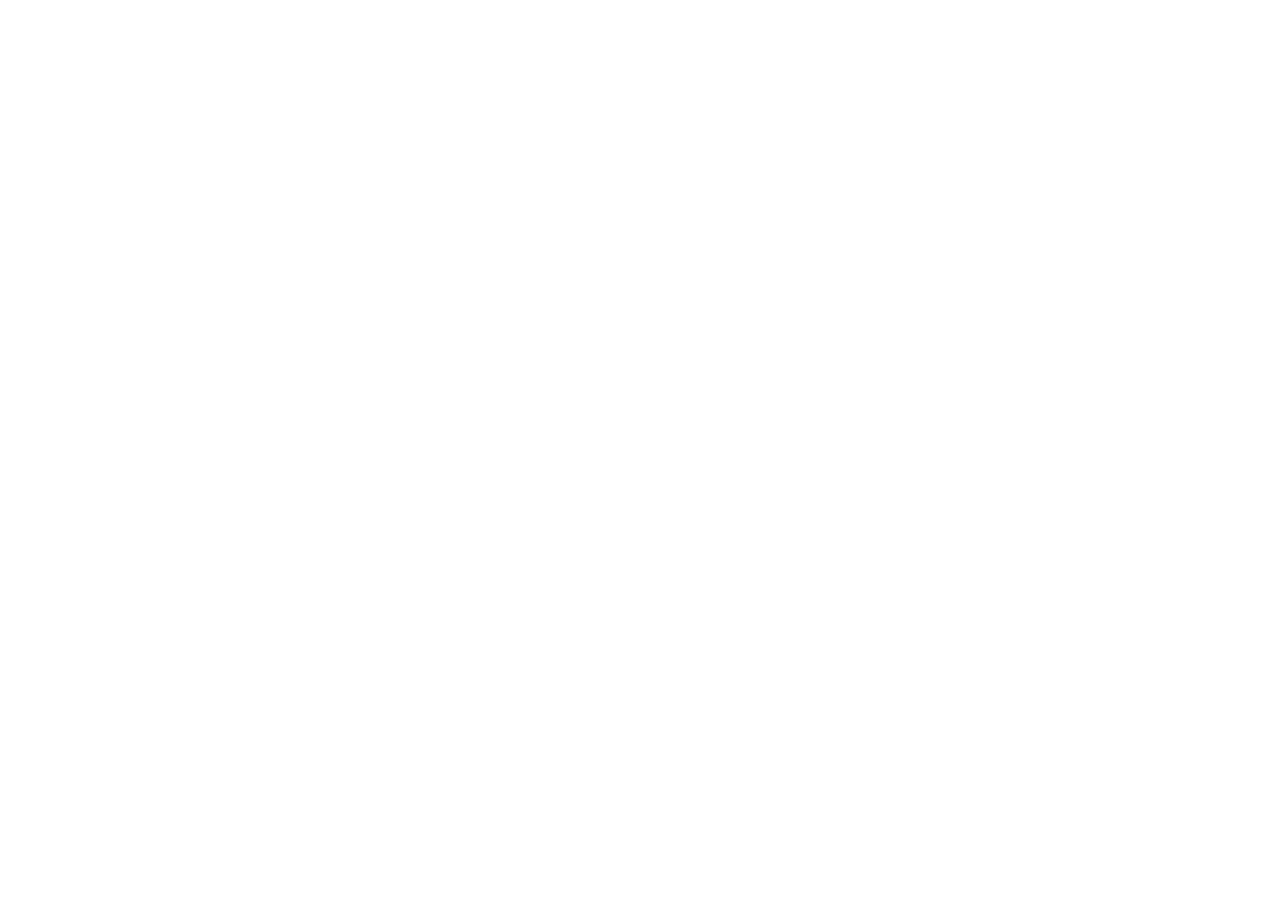
==== index.html @ 5b580d4a "first commit" ====
<!DOCTYPE html>
<html lang="en">

<head>
	<meta charset="UTF-8">
	<meta http-equiv="X-UA-Compatible" content="IE=edge">
	<meta name="viewport" content="width=device-width, initial-scale=1.0">
	<link rel="preconnect" href="https://fonts.googleapis.com">
	<link rel="preconnect" href="https://fonts.gstatic.com" crossorigin>
	<link href="https://fonts.googleapis.com/css2?family=Khula:wght@300;400;600;700;800&amp;display=swap" rel="stylesheet">
	<link rel="stylesheet" href="styles.css">
	<script src=""></script>
	<title>Boltaeva cosmetics</title>
</head>
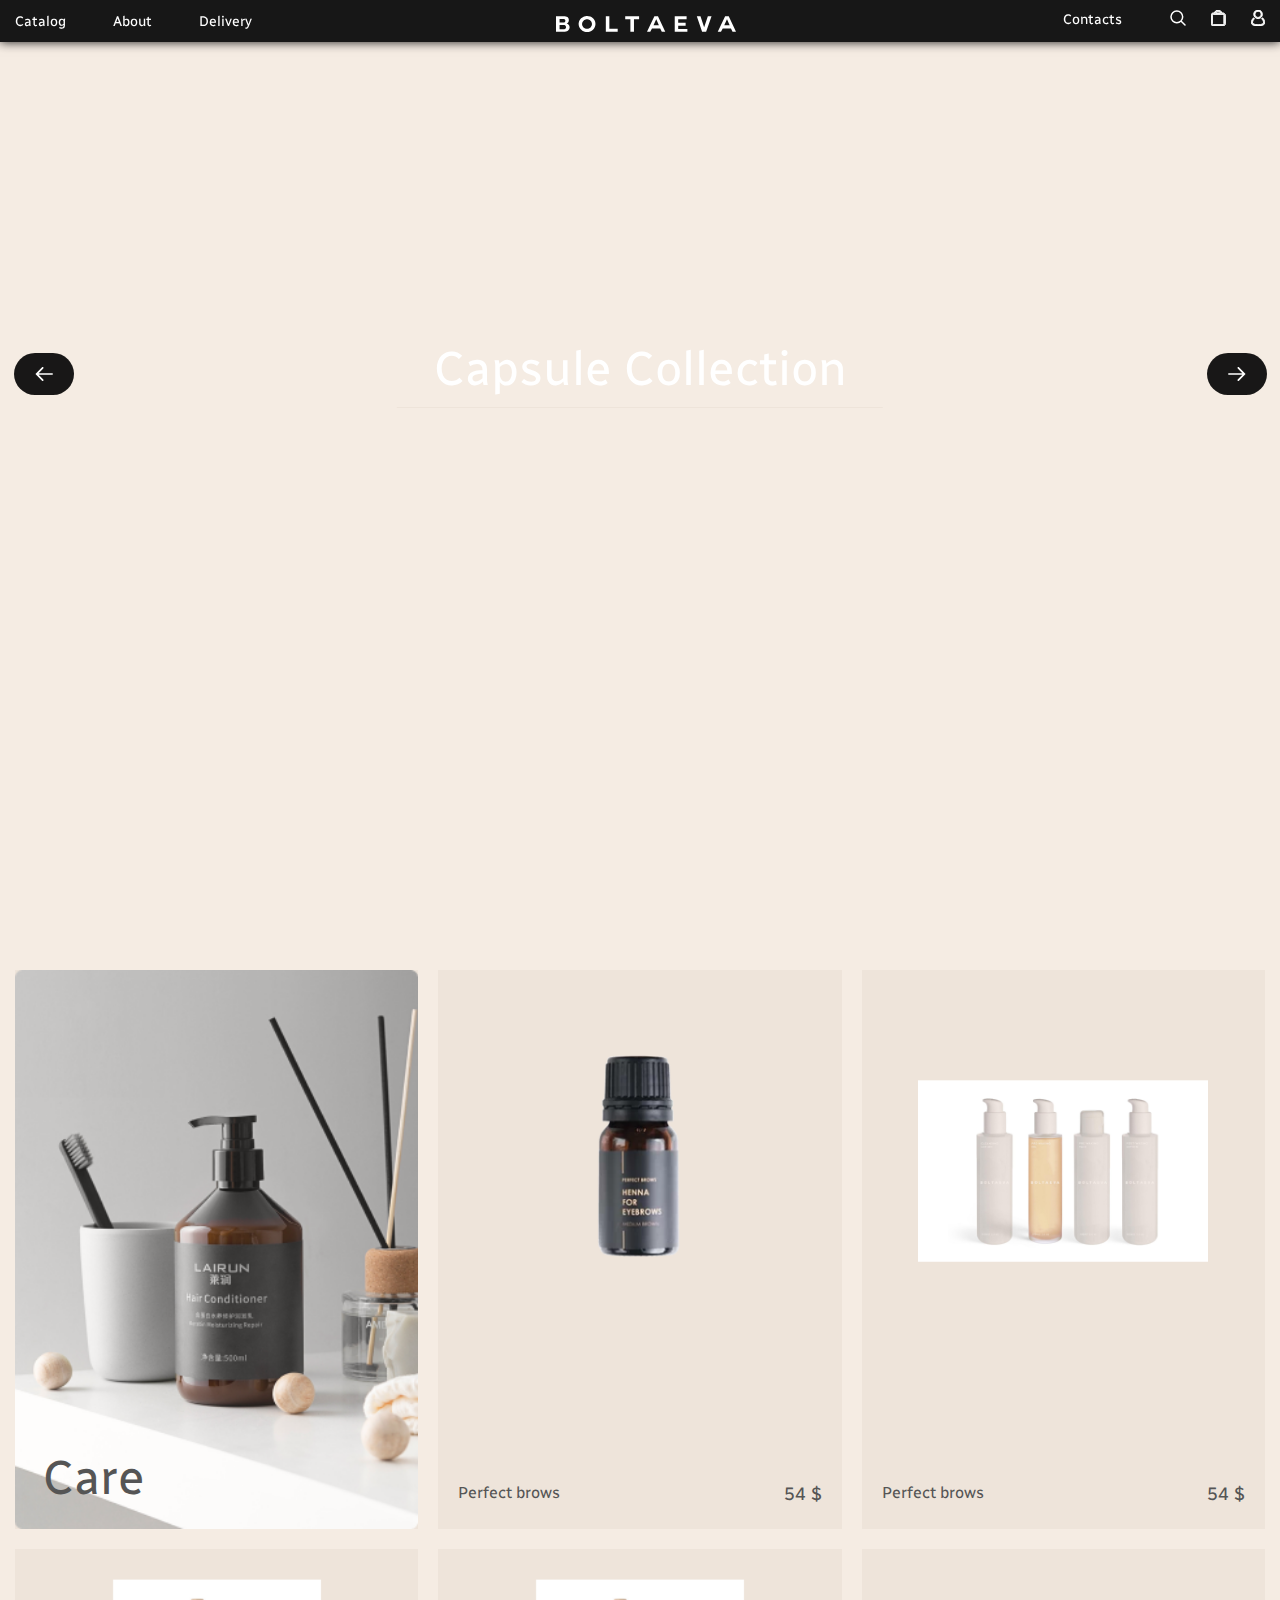
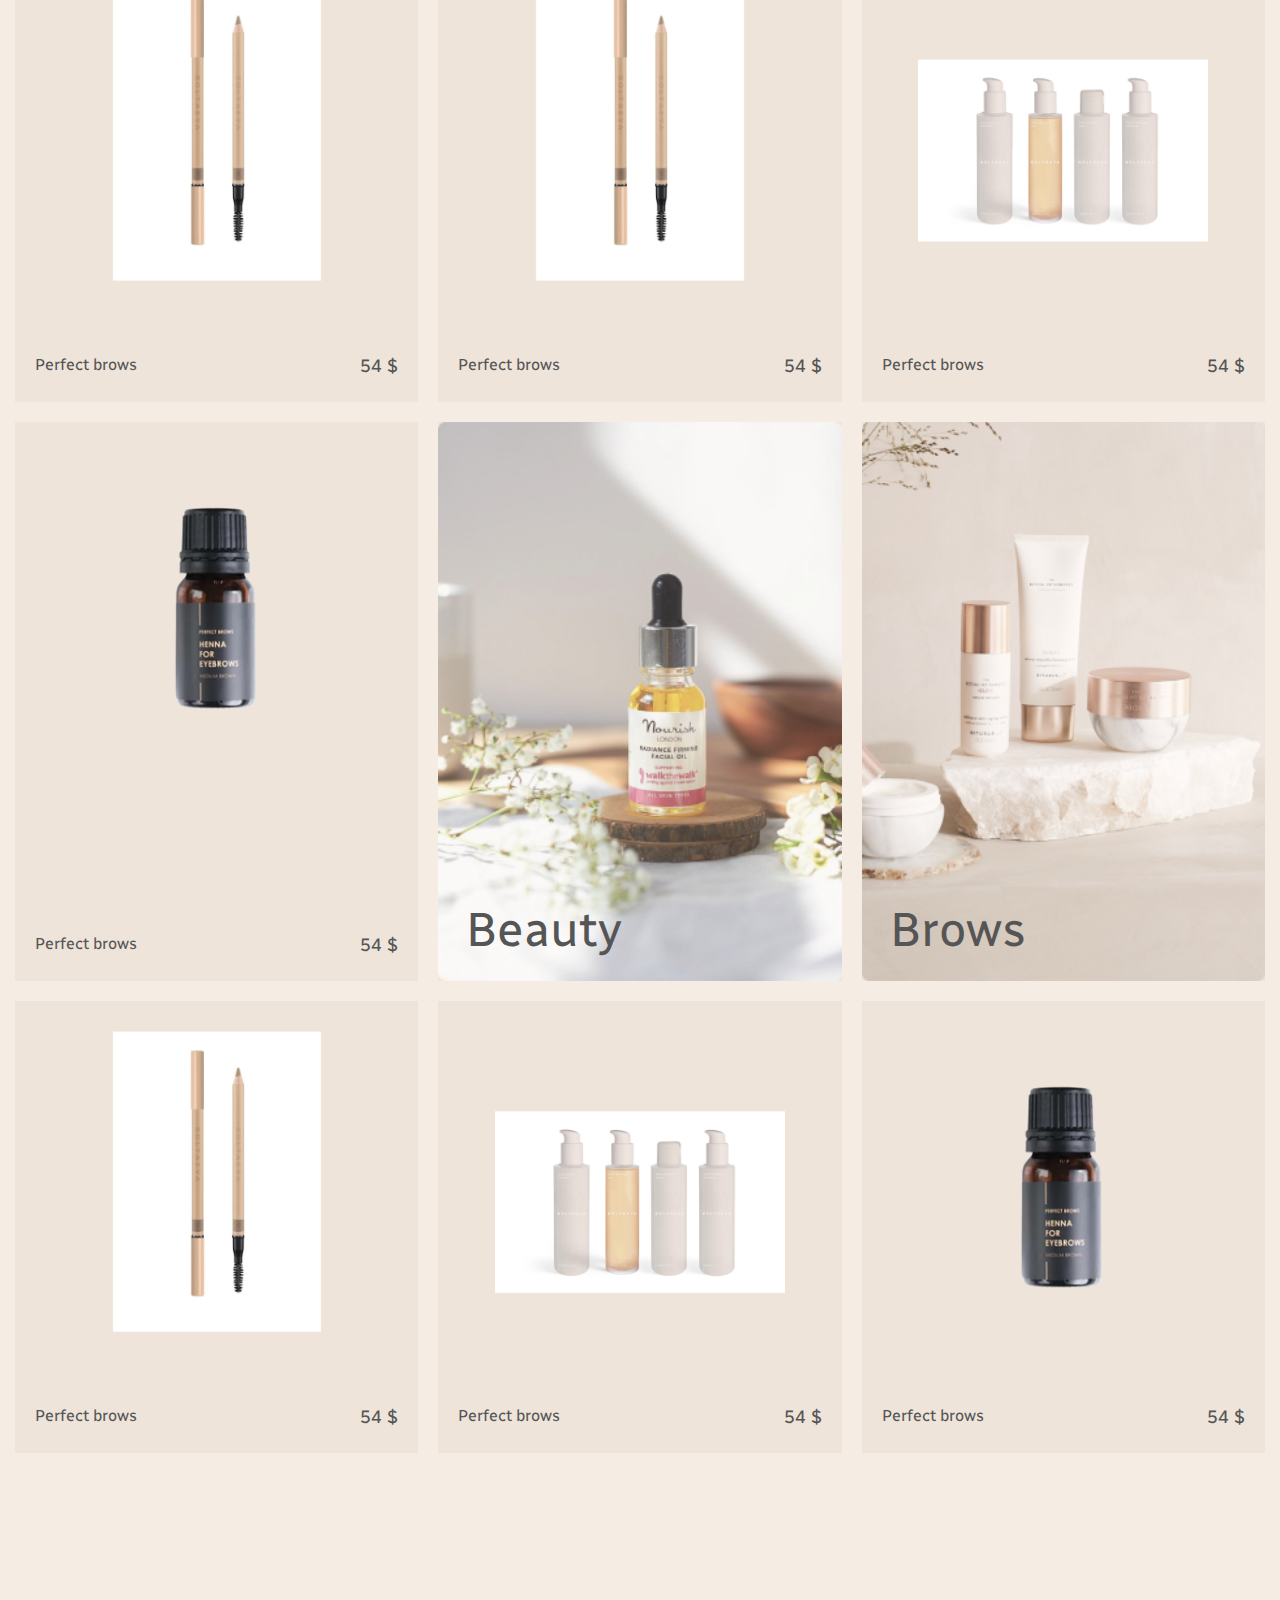
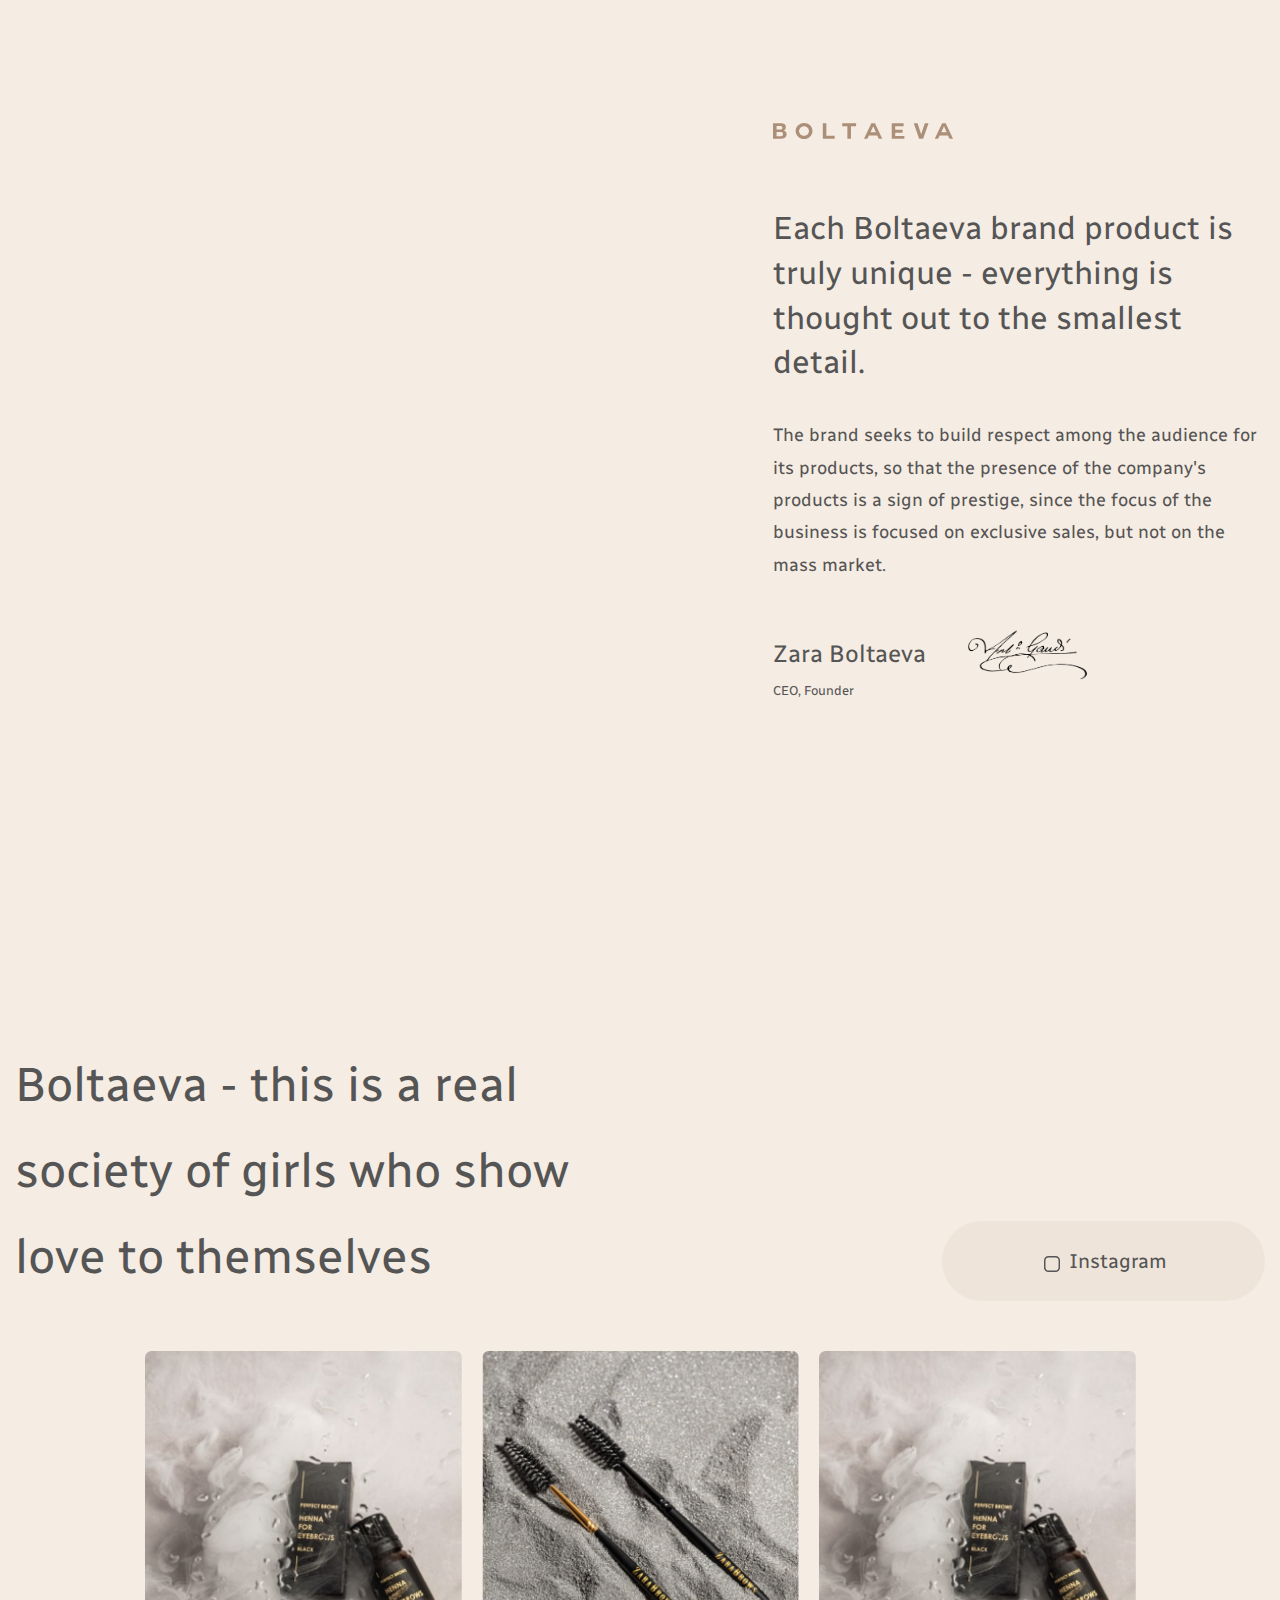
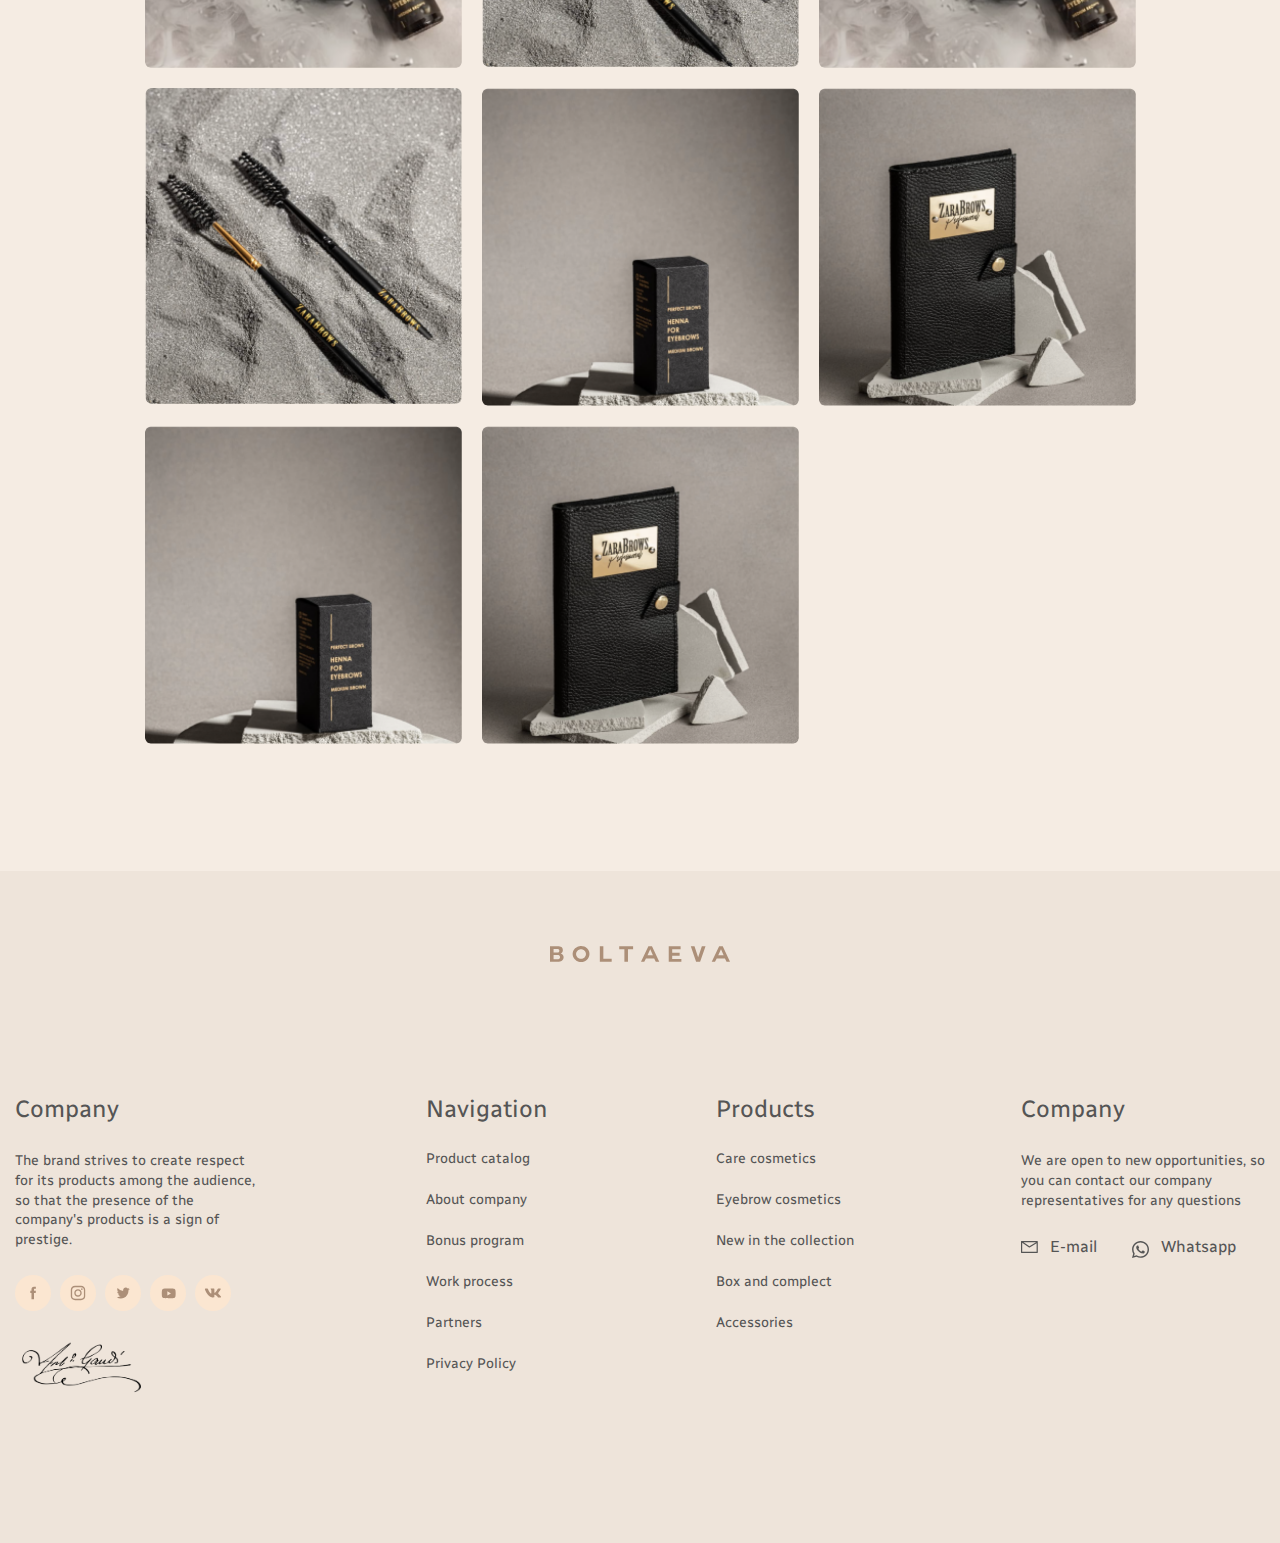
==== commit b91501fe: "new files" ====
--- a/index.html
+++ b/index.html
@@ -7,8 +7,418 @@
 	<meta name="viewport" content="width=device-width, initial-scale=1.0">
 	<link rel="preconnect" href="https://fonts.googleapis.com">
 	<link rel="preconnect" href="https://fonts.gstatic.com" crossorigin>
-	<link href="https://fonts.googleapis.com/css2?family=Khula:wght@300;400;600;700;800&amp;display=swap" rel="stylesheet">
 	<link rel="stylesheet" href="styles.css">
 	<script src=""></script>
 	<title>Boltaeva cosmetics</title>
-</head>+</head>
+<body>
+	<div class="wrapper">
+		<header class="header">
+			<div class="header__container">
+				<div class="burger">
+					<div class="burger__top">
+						<img src="img/01.svg" alt="search" class="burger__search" />
+						<img src="img/02.svg" alt="logo" class="burger__logo" />
+						<img src="img/03.svg" alt="user" class="burger__user" />
+						<img src="img/04.svg" alt="pagest" class="burger__pagest" />
+					</div>
+					<ul class="burger__items">
+						<li class="burger__item">
+							<a href="./checkout.html" class="burger__links">Main page</a>
+						</li>
+						<li class="burger__item">
+							<a href="./catalog.html" class="burger__links">Catalog</a>
+						</li>
+						<li class="burger__item">
+							<a href="./about.html" class="burger__links">About</a>
+						</li>
+						<li class="burger__item">
+							<a href="./delivery.html" class="burger__links">Delivery</a>
+						</li>
+						<li class="burger__item">
+							<a href="./contact.html" class="burger__links">Contacts</a>
+						</li>
+						<li class="burger__item">
+							<a href="./program.html" class="burger__links">Bonus program</a>
+						</li>
+						<li class="burger__item">
+							<a href="./working.html" class="burger__links">Work process</a>
+						</li>
+						<li class="burger__item">
+							<a href="./partners.html" class="burger__links">Partners</a>
+						</li>
+					</ul>
+				</div>
+				<div class="header__menu menu">
+					<button type="button" class="menu__icon icon-menu"><span></span></button>
+					<nav class="menu__body">
+						<ul class="menu__list">
+							<li class="menu__item">
+								<a href="./catalog.html" class="menu__link">Catalog</a>
+							</li>
+							<li class="menu__item">
+								<a href="./about.html" class="menu__link">About</a>
+							</li>
+							<li class="menu__item">
+								<a href="./delivery.html" class="menu__link">Delivery</a>
+							</li>
+						</ul>
+					</nav>
+				</div>
+				<a href="./index.html" class="header__logo"><img src="img/logo.svg" alt="logo" /></a>
+				<ul class="header__items">
+					<li class="header-item">
+						<a href="./contact.html" class="header-item__link">Contacts</a>
+					</li>
+					<li class="header-item">
+						<a href="./catalog.html" class="header-item__link">
+							<svg width="16" height="16" viewBox="0 0 16 16" fill="none" xmlns="http://www.w3.org/2000/svg">
+								<path d="M15 15L10.9556 10.9556M12.6667 6.83333C12.6667 10.055 10.055 12.6667 6.83333 12.6667C3.61167 12.6667 1 10.055 1 6.83333C1 3.61167 3.61167 1 6.83333 1C10.055 1 12.6667 3.61167 12.6667 6.83333Z" stroke="#fff" stroke-width="1.5" stroke-linecap="round" stroke-linejoin="round" />
+							</svg>
+						</a>
+					</li>
+					<li class="header-item">
+						<a href="./shoping.html" class="header-item__link">
+							<svg width="15" height="16" viewBox="0 0 15 16" fill="none" xmlns="http://www.w3.org/2000/svg">
+								<path d="M11.9975 3.2746H10.5499C10.4777 2.45197 10.0872 1.68543 9.45564 1.12678C8.82409 0.568129 7.9976 0.258107 7.13983 0.258107C6.28206 0.258107 5.45556 0.568129 4.82402 1.12678C4.19247 1.68543 3.80193 2.45197 3.72973 3.2746H2.28214C1.74533 3.2746 1.23051 3.47984 0.850933 3.84516C0.471353 4.21049 0.258107 4.70598 0.258107 5.22263V13.794C0.258107 14.3106 0.471353 14.8061 0.850933 15.1714C1.23051 15.5367 1.74533 15.742 2.28214 15.742H11.9975C12.5343 15.742 13.0491 15.5367 13.4287 15.1714C13.8083 14.8061 14.0215 14.3106 14.0215 13.794V5.22263C14.0215 4.70598 13.8083 4.21049 13.4287 3.84516C13.0491 3.47984 12.5343 3.2746 11.9975 3.2746ZM7.13983 1.03437C7.78318 1.03629 8.40341 1.26548 8.88278 1.67845C9.36216 2.09141 9.66731 2.6594 9.74031 3.2746H4.53935C4.61235 2.6594 4.9175 2.09141 5.39687 1.67845C5.87625 1.26548 6.49647 1.03629 7.13983 1.03437ZM13.2119 13.794C13.2119 14.1039 13.084 14.4012 12.8562 14.6204C12.6285 14.8396 12.3196 14.9628 11.9975 14.9628H2.28214C1.96006 14.9628 1.65116 14.8396 1.42342 14.6204C1.19567 14.4012 1.06772 14.1039 1.06772 13.794V5.22263C1.06772 4.91264 1.19567 4.61534 1.42342 4.39615C1.65116 4.17695 1.96006 4.05381 2.28214 4.05381H11.9975C12.3196 4.05381 12.6285 4.17695 12.8562 4.39615C13.084 4.61534 13.2119 4.91264 13.2119 5.22263V13.794Z" fill="#555555" />
+								<path stroke="#fff" fill-rule="evenodd" clip-rule="evenodd" d="M10.7781 3.01649H11.9975C12.5996 3.01649 13.179 3.24661 13.6076 3.65918C14.0366 4.07208 14.2796 4.63424 14.2796 5.22258V13.7939C14.2796 14.3823 14.0366 14.9444 13.6076 15.3573C13.179 15.7699 12.5996 16 11.9975 16H2.2821C1.67997 16 1.1006 15.7699 0.671936 15.3573C0.242932 14.9444 0 14.3823 0 13.7939V5.22258C0 4.63424 0.242932 4.07208 0.671936 3.65918C1.1006 3.24661 1.67997 3.01649 2.2821 3.01649H3.50151C3.62777 2.21688 4.03348 1.48145 4.65299 0.933445C5.33261 0.332271 6.22023 0 7.13979 0C8.05934 0 8.94696 0.332271 9.62658 0.933445C10.2461 1.48145 10.6518 2.21688 10.7781 3.01649ZM10.5499 3.2746H11.9975C12.5343 3.2746 13.0491 3.47984 13.4287 3.84516C13.8083 4.21049 14.0215 4.70598 14.0215 5.22263V13.794C14.0215 14.3106 13.8083 14.8061 13.4287 15.1714C13.0491 15.5367 12.5343 15.742 11.9975 15.742H2.28214C1.74533 15.742 1.23051 15.5367 0.850933 15.1714C0.471353 14.8061 0.258107 14.3106 0.258107 13.794V5.22263C0.258107 4.70598 0.471353 4.21049 0.850933 3.84516C1.23051 3.47984 1.74533 3.2746 2.28214 3.2746H3.72973C3.80193 2.45197 4.19247 1.68543 4.82402 1.12678C5.45556 0.568129 6.28206 0.258107 7.13983 0.258107C7.9976 0.258107 8.82409 0.568129 9.45564 1.12678C10.0872 1.68543 10.4777 2.45197 10.5499 3.2746ZM8.71431 1.87392C8.28262 1.50203 7.72244 1.29431 7.13979 1.29239C6.55713 1.29431 5.99695 1.50203 5.56526 1.87392C5.21028 2.17973 4.9627 2.5787 4.84969 3.01649H9.42989C9.31687 2.5787 9.06929 2.17973 8.71431 1.87392ZM9.69548 3.01649C9.5774 2.50169 9.29431 2.03296 8.88278 1.67845C8.40341 1.26548 7.78318 1.03629 7.13983 1.03437C6.49647 1.03629 5.87625 1.26548 5.39687 1.67845C4.98534 2.03296 4.70217 2.50169 4.58409 3.01649C4.56462 3.10136 4.54968 3.18753 4.53935 3.2746H9.74031C9.72998 3.18753 9.71495 3.10136 9.69548 3.01649ZM12.6772 14.4344C12.8556 14.2628 12.9538 14.0322 12.9538 13.7939V5.22258C12.9538 4.98429 12.8556 4.75367 12.6772 4.58204C12.4986 4.41009 12.2542 4.31183 11.9975 4.31183H2.2821C2.02534 4.31183 1.78099 4.41009 1.60233 4.58204C1.42401 4.75367 1.32574 4.98429 1.32574 5.22258V13.7939C1.32574 14.0322 1.42401 14.2628 1.60233 14.4344C1.78099 14.6064 2.02534 14.7047 2.2821 14.7047H11.9975C12.2542 14.7047 12.4986 14.6064 12.6772 14.4344ZM12.8562 14.6204C13.084 14.4012 13.2119 14.1039 13.2119 13.794V5.22263C13.2119 4.91264 13.084 4.61534 12.8562 4.39615C12.6285 4.17695 12.3196 4.05381 11.9975 4.05381H2.28214C1.96006 4.05381 1.65116 4.17695 1.42342 4.39615C1.19567 4.61534 1.06772 4.91264 1.06772 5.22263V13.794C1.06772 14.1039 1.19567 14.4012 1.42342 14.6204C1.65116 14.8396 1.96006 14.9628 2.28214 14.9628H11.9975C12.3196 14.9628 12.6285 14.8396 12.8562 14.6204Z" fill="#555555" />
+							</svg>
+						</a>
+					</li>
+					<li class="header-item">
+						<a href="./checkout.html" class="header-item__link">
+							<svg width="14" height="16" viewBox="0 0 14 16" fill="none" xmlns="http://www.w3.org/2000/svg">
+								<path d="M11.8116 8.11075C11.7543 8.05377 11.6862 8.00866 11.6114 7.97798C11.5366 7.9473 11.4565 7.93166 11.3756 7.93194C11.2948 7.93223 11.2148 7.94844 11.1402 7.97964C11.0656 8.01085 10.9978 8.05644 10.9409 8.11382C10.8839 8.1712 10.8388 8.23924 10.8081 8.31405C10.7774 8.38886 10.7618 8.46899 10.7621 8.54984C10.7624 8.6307 10.7786 8.71071 10.8098 8.78531C10.841 8.8599 10.8866 8.92762 10.9439 8.98459C11.4647 9.49979 11.878 10.1132 12.16 10.7892C12.4421 11.4653 12.5872 12.1905 12.587 12.9231C12.587 13.6738 10.427 14.7692 7.04856 14.7692C3.6701 14.7692 1.5101 13.6738 1.5101 12.9231C1.50913 12.1954 1.65156 11.4746 1.92927 10.802C2.20697 10.1294 2.6145 9.51809 3.12857 9.00305C3.24318 8.88775 3.30751 8.73178 3.30751 8.56921C3.30751 8.40663 3.24318 8.25066 3.12857 8.13536C3.01327 8.02074 2.8573 7.95641 2.69472 7.95641C2.53214 7.95641 2.37617 8.02074 2.26087 8.13536C1.63017 8.76254 1.13025 9.50869 0.790098 10.3305C0.449949 11.1524 0.276339 12.0336 0.279335 12.9231C0.279335 14.9231 3.76857 16 7.04856 16C10.3286 16 13.8178 14.9231 13.8178 12.9231C13.8202 12.0278 13.6439 11.1411 13.2995 10.3148C12.955 9.48851 12.4492 8.7392 11.8116 8.11075Z" fill="white" stroke="#fff" />
+								<path d="M7.04854 8.61539C7.90052 8.61539 8.73337 8.36274 9.44176 7.88941C10.1502 7.41607 10.7023 6.7433 11.0283 5.95618C11.3544 5.16905 11.4397 4.30291 11.2735 3.4673C11.1072 2.63169 10.697 1.86414 10.0945 1.2617C9.49209 0.659254 8.72454 0.248986 7.88893 0.082773C7.05332 -0.0834402 6.18718 0.00186646 5.40005 0.327905C4.61293 0.653944 3.94016 1.20607 3.46682 1.91447C2.99349 2.62286 2.74084 3.45571 2.74084 4.30769C2.74084 5.45016 3.19469 6.54584 4.00254 7.35369C4.81039 8.16154 5.90607 8.61539 7.04854 8.61539ZM7.04854 1.23077C7.65709 1.23077 8.25199 1.41123 8.75798 1.74933C9.26398 2.08742 9.65836 2.56797 9.89124 3.13021C10.1241 3.69244 10.1851 4.31111 10.0663 4.90797C9.94761 5.50484 9.65456 6.05309 9.22425 6.48341C8.79393 6.91372 8.24568 7.20677 7.64881 7.32549C7.05195 7.44422 6.43328 7.38328 5.87105 7.1504C5.30882 6.91751 4.82827 6.52314 4.49017 6.01714C4.15207 5.51114 3.97161 4.91625 3.97161 4.30769C3.97161 3.49164 4.29579 2.70902 4.87282 2.13198C5.44986 1.55495 6.23249 1.23077 7.04854 1.23077Z" fill="white" stroke="#fff" />
+							</svg>
+						</a>
+					</li>
+				</ul>
+			</div>
+		</header>
+
+		<main class="page">
+			<section class="header-slider">
+				<div class="header-slider__container swiper">
+					<div class="header-slider__wrapper swiper-wrapper">
+						<h2 class="header-slider__title swiper-slide">
+							Capsule Collection
+						</h2>
+						<h2 class="header-slider__title swiper-slide">
+							Capsule Collection
+						</h2>
+						<h2 class="header-slider__title swiper-slide">
+							Capsule Collection
+						</h2>
+						<h2 class="header-slider__title swiper-slide">
+							Capsule Collection
+						</h2>
+						<h2 class="header-slider__title swiper-slide">
+							Capsule Collection
+						</h2>
+					</div>
+					<div class="swiper-pagination"></div>
+					<button type="button" class="swiper-button-prev"></button>
+					<button type="button" class="swiper-button-next"></button>
+				</div>
+			</section>
+			<section class="products">
+				<div class="products__container">
+					<ul class="products__items">
+						<li class="products__item products__item_padding">
+							<picture><img class="products__img products__img_cover" src="img/product/care.png" alt="" /></picture>
+							<h6 class="products__caption">Care</h6>
+						</li>
+						<li class="products__item products__item_display-none">
+							<picture><img src="img/product/perfectbrow.png" alt="" class="products__img" /></picture>
+							<a href="./shoping.html" class="products__bue">
+								<p class="products__name">Perfect brows</p>
+								<p class="products__price">54 $</p>
+							</a>
+						</li>
+						<li class="products__item products__item_display-none">
+							<picture><img src="img/product/brows1.png" alt="product-photo" class="products__img" /></picture>
+							<a href="./shoping.html" class="products__bue">
+								<p class="products__name">Perfect brows</p>
+								<p class="products__price">54 $</p>
+							</a>
+						</li>
+						<li class="products__item products__item_display-none">
+							<picture><img src="img/product/brows2.png" alt="product-photo" class="products__img" /></picture>
+							<a href="./shoping.html" class="products__bue">
+								<p class="products__name">Perfect brows</p>
+								<p class="products__price">54 $</p>
+							</a>
+						</li>
+						<li class="products__item products__item_display-none">
+							<picture><img src="img/product/brows2.png" alt="product-photo" class="products__img" /></picture>
+							<a href="./shoping.html" class="products__bue">
+								<p class="products__name">Perfect brows</p>
+								<p class="products__price">54 $</p>
+							</a>
+						</li>
+						<li class="products__item products__item_display-none">
+							<picture><img src="img/product/brows1.png" alt="product-photo" class="products__img" /></picture>
+							<a href="./shoping.html" class="products__bue">
+								<p class="products__name">Perfect brows</p>
+								<p class="products__price">54 $</p>
+							</a>
+						</li>
+						<li class="products__item products__item_display-none">
+							<picture><img src="img/product/perfectbrow.png" alt="product-photo" class="products__img" /></picture>
+							<a href="./shoping.html" class="products__bue">
+								<p class="products__name">Perfect brows</p>
+								<p class="products__price">54 $</p>
+							</a>
+						</li>
+						<li class="products__item products__item_padding">
+							<picture><img class="products__img products__img_cover" src="img/product/beauty.png" alt="product-photo" /></picture>
+							<h6 class="products__caption">Beauty</h6>
+						</li>
+						<li class="products__item products__item_padding">
+							<picture><img class="products__img products__img_cover" src="img/product/brows.png" alt="product-photo" /></picture>
+							<h6 class="products__caption">Brows</h6>
+						</li>
+						<li class="products__item products__item_display-none">
+							<picture><img src="img/product/brows2.png" alt="product-photo" class="products__img" /></picture>
+							<a href="./shoping.html" class="products__bue">
+								<p class="products__name">Perfect brows</p>
+								<p class="products__price">54 $</p>
+							</a>
+						</li>
+						<li class="products__item products__item_display-none">
+							<picture><img src="img/product/brows1.png" alt="product-photo" class="products__img" /></picture>
+							<a href="./shoping.html" class="products__bue">
+								<p class="products__name">Perfect brows</p>
+								<p class="products__price">54 $</p>
+							</a>
+						</li>
+						<li class="products__item products__item_display-none">
+							<picture><img src="img/product/perfectbrow.png" alt="product-photo" class="products__img" /></picture>
+							<a href="./shoping.html" class="products__bue">
+								<p class="products__name">Perfect brows</p>
+								<p class="products__price">54 $</p>
+							</a>
+						</li>
+					</ul>
+				</div>
+				<a href="#" class="row-top" data-goto-speed="1200" data-goto=".header-slider">
+					<picture><source srcset="img/top.webp" type="image/webp"><img src="img/top.png" alt="top" class="row-top__icon" /></picture>
+				</a>
+			</section>
+			<section class="about-us">
+				<div class="about-us__container">
+					<div class="about-us__desc">
+						<a href="./index.html" class="about-us__logo"><img src="img/logo02.svg" alt="logo" /></a>
+						<h4 class="about-us__title">
+							Each Boltaeva brand product is truly unique - everything is
+							thought out to the smallest detail.
+						</h4>
+						<p class="about-us__text">
+							The brand seeks to build respect among the audience for its
+							products, so that the presence of the company's products is a
+							sign of prestige, since the focus of the business is focused on
+							exclusive sales, but not on the mass market.
+						</p>
+						<div class="about-us-avtore">
+							<h6 class="about-us-avtore__name">
+								Zara Boltaeva <span>CEO, Founder</span>
+							</h6>
+							<picture><source srcset="img/podpis.webp" type="image/webp"><img src="img/podpis.png" alt="" class="about-us-avtore__podpis signature" /></picture>
+						</div>
+					</div>
+				</div>
+			</section>
+			<section class="gallery">
+				<div class="gallery__container">
+					<div class="gallery__desc">
+						<h3 class="gallery__title">
+							Boltaeva - this is a real society of girls who show love to
+							themselves
+						</h3>
+						<a class="gallery__link" href="#">
+							<svg width="16" height="16" viewBox="0 0 16 16" fill="none" xmlns="http://www.w3.org/2000/svg">
+								<path d="M8 3.83868C5.74194 3.83868 3.87097 5.67739 3.87097 7.96771C3.87097 10.258 5.70968 12.0967 8 12.0967C10.2903 12.0967 12.129 10.2258 12.129 7.96771C12.129 5.70965 10.2581 3.83868 8 3.83868ZM8 10.6129C6.54839 10.6129 5.35484 9.41932 5.35484 7.96771C5.35484 6.5161 6.54839 5.32255 8 5.32255C9.45161 5.32255 10.6452 6.5161 10.6452 7.96771C10.6452 9.41932 9.45161 10.6129 8 10.6129Z" fill:#fff; />
+								<path d="M12.2903 4.6774C12.807 4.6774 13.2258 4.25857 13.2258 3.74192C13.2258 3.22527 12.807 2.80644 12.2903 2.80644C11.7737 2.80644 11.3548 3.22527 11.3548 3.74192C11.3548 4.25857 11.7737 4.6774 12.2903 4.6774Z" fill:#fff; />
+								<path d="M14.7097 1.32258C13.871 0.451613 12.6774 0 11.3226 0H4.67742C1.87097 0 0 1.87097 0 4.67742V11.2903C0 12.6774 0.451613 13.871 1.35484 14.7419C2.22581 15.5806 3.3871 16 4.70968 16H11.2903C12.6774 16 13.8387 15.5484 14.6774 14.7419C15.5484 13.9032 16 12.7097 16 11.3226V4.67742C16 3.32258 15.5484 2.16129 14.7097 1.32258ZM14.5806 11.3226C14.5806 12.3226 14.2258 13.129 13.6452 13.6774C13.0645 14.2258 12.2581 14.5161 11.2903 14.5161H4.70968C3.74194 14.5161 2.93548 14.2258 2.35484 13.6774C1.77419 13.0968 1.48387 12.2903 1.48387 11.2903V4.67742C1.48387 3.70968 1.77419 2.90323 2.35484 2.32258C2.90323 1.77419 3.74194 1.48387 4.70968 1.48387H11.3548C12.3226 1.48387 13.129 1.77419 13.7097 2.35484C14.2581 2.93548 14.5806 3.74194 14.5806 4.67742V11.3226Z" fill="#555555" fill:#fff; />
+							</svg>
+							Instagram</a>
+					</div>
+					<div class="gallery__items">
+						<picture><img src="img/gallery/eyebrows.png" alt="gallery-image" class="gallery__item" /></picture>
+						<picture><img src="img/gallery/zarabrows.png" alt="gallery-image" class="gallery__item" /></picture>
+						<picture><img src="img/gallery/eyebrows.png" alt="gallery-image" class="gallery__item" /></picture>
+						<picture><img src="img/gallery/zarabrows.png" alt="gallery-image" class="gallery__item" /></picture>
+						<picture><img src="img/gallery/hennabrows.png" alt="gallery-image" class="gallery__item" /></picture>
+						<picture><img src="img/gallery/zarabrows1.png" alt="gallery-image" class="gallery__item" /></picture>
+						<picture><img src="img/gallery/hennabrows.png" alt="gallery-image" class="gallery__item" /></picture>
+						<picture><img src="img/gallery/zarabrows1.png" alt="gallery-image" class="gallery__item" /></picture>
+					</div>
+				</div>
+			</section>
+		</main>
+		<footer class="footer">
+			<div class="footer__container">
+				<a href="./index.html" class="footer__logo">
+					<img src="img/logo02.svg" alt="" />
+				</a>
+				<div class="footer__items">
+					<div class="footer-item">
+						<p class="footer-item__name footer-name">Company</p>
+						<p class="footer-item__text">
+							The brand strives to create respect for its products among the
+							audience, so that the presence of the company's products is a sign of
+							prestige.
+						</p>
+						<ul class="socials">
+							<li class="socials__item">
+								<a href="#" class="socials__link"><img src="img/socials/01.svg" alt="fackebook" class="socials__icon" /></a>
+							</li>
+							<li class="socials__item">
+								<a href="#" class="socials__link"><img src="img/socials/02.svg" alt="Instagram" class="socials__icon" /></a>
+							</li>
+							<li class="socials__item">
+								<a href="#" class="socials__link"><img src="img/socials/03.svg" alt="tvith" class="socials__icon" /></a>
+							</li>
+							<li class="socials__item">
+								<a href="#" class="socials__link"><img src="img/socials/04.svg" alt="youtobe" class="socials__icon" /></a>
+							</li>
+							<li class="socials__item">
+								<a href="#" class="socials__link"><img src="img/socials/05.svg" alt="vk" class="socials__icon" /></a>
+							</li>
+						</ul>
+						<picture><source srcset="img/podpis.webp" type="image/webp"><img class="footer-item__signature signature" src="img/podpis.png" alt="" /></picture>
+					</div>
+					<ul class="footer-list">
+						<li class="footer-list__item">
+							<p class="footer-name">Navigation</p>
+						</li>
+						<li class="footer-list__item">
+							<a href="./catalog.html" class="footer-list__link">Product catalog</a>
+						</li>
+						<li class="footer-list__item">
+							<a href="./about.html" class="footer-list__link">About company</a>
+						</li>
+						<li class="footer-list__item">
+							<a href="./program.html" class="footer-list__link">Bonus program</a>
+						</li>
+						<li class="footer-list__item">
+							<a href="./working.html" class="footer-list__link">Work process</a>
+						</li>
+						<li class="footer-list__item">
+							<a href="./partners.html" class="footer-list__link">Partners</a>
+						</li>
+						<li class="footer-list__item">
+							<a href="./delivery.html" class="footer-list__link">Privacy Policy</a>
+						</li>
+					</ul>
+					<ul class="footer-list">
+						<li class="footer-list__item">
+							<p class="footer-name">Products</p>
+						</li>
+						<li class="footer-list__item">
+							<a href="./catalog.html" class="footer-list__link">Care cosmetics</a>
+						</li>
+						<li class="footer-list__item">
+							<a href="./delivery.html" class="footer-list__link">Eyebrow cosmetics</a>
+						</li>
+						<li class="footer-list__item">
+							<a href="./shoping.html" class="footer-list__link">New in the collection</a>
+						</li>
+						<li class="footer-list__item">
+							<a href="./program.html" class="footer-list__link">Box and complect
+							</a>
+						</li>
+						<li class="footer-list__item">
+							<a href="./contact.html" class="footer-list__link">Accessories</a>
+						</li>
+					</ul>
+					<div class="footer-item">
+						<p class="footer-item__name footer-name">Company</p>
+						<p class="footer-item__text">
+							We are open to new opportunities, so you can contact our company
+							representatives for any questions
+						</p>
+						<div class="footer-item__contact">
+							<a href="mailto:abc@example.com" class="footer-item__mail">E-mail</a>
+							<a href="whatsapp://+380680752412" class="footer-item__whatsap">Whatsapp</a>
+						</div>
+					</div>
+					<div data-spollers class="footer-spollers">
+						<div class="footer-list spollers__item">
+							<button type="button" data-spoller class="footer-name spollers__title">
+								Products
+							</button>
+							<ul class="footer-colums spollers__body">
+								<li class="footer-colums__item">
+									<a href="./catalog.html" class="footer-colums__link">Care cosmetics</a>
+								</li>
+								<li class="footer-colums__item">
+									<a href="./shoping.html" class="footer-colums__link">Eyebrow cosmetics</a>
+								</li>
+								<li class="footer-colums__item">
+									<a href="./checkout.html" class="footer-colums__link">New in the collection</a>
+								</li>
+								<li class="footer-colums__item">
+									<a href="./checkout.html" class="footer-colums__link">Box and complect
+									</a>
+								</li>
+								<li class="footer-colums__item">
+									<a href="./program.html" class="footer-colums__link">Accessories</a>
+								</li>
+								<li class="footer-colums__item">
+									<a href="./delivery.html" class="footer-colums__link">Privacy Policy</a>
+								</li>
+							</ul>
+						</div>
+						<div class="footer-colums spollers__item">
+							<button type="button" data-spoller class="footer-name spollers__title">
+								Navigation
+							</button>
+							<ul class="footer-colums spollers__body">
+								<li class="footer-colums__item">
+									<a href="./catalog.html" class="footer-colums__link">Product catalog</a>
+								</li>
+								<li class="footer-colums__item">
+									<a href="./about.html" class="footer-colums__link">About company</a>
+								</li>
+								<li class="footer-colums__item">
+									<a href="./program.html" class="footer-colums__link">Bonus program</a>
+								</li>
+								<li class="footer-colums__item">
+									<a href="./working.html" class="footer-colums__link">Work process</a>
+								</li>
+								<li class="footer-colums__item">
+									<a href="./partners.html" class="footer-colums__link">Partners</a>
+								</li>
+								<li class="footer-colums__item">
+									<a href="./delivery.html" class="footer-colums__link">Privacy Policy</a>
+								</li>
+							</ul>
+						</div>
+					</div>
+				</div>
+			</div>
+		</footer>
+
+	</div>
+	<!-- 
+<div id="popup" aria-hidden="true" class="popup">
+	<div class="popup__wrapper">
+		<div class="popup__content">
+			<button data-close type="button" class="popup__close">Закрыть</button>
+			<div class="popup__text">
+			</div>
+		</div>
+	</div>
+</div>
+ -->
+	<script src="js/app.min.js?_v=20220502111958"></script>
+</body>
+
+</html>
+
+			</div>
+		</header>
+	</div>
+</body>--- a/styles.css
+++ b/styles.css
@@ -0,0 +1,2981 @@
+@charset "UTF-8";
+@import url(https://fonts.googleapis.com/css2?family=Radio+Canada&display=swap);
+*{
+    padding:0;margin:0;border:0
+}
+*,:after,:before{
+    -webkit-box-sizing:border-box;
+    box-sizing:border-box
+}
+body,html{
+    height:100%;
+    min-width:320px
+}
+body{
+    color:#555;
+    line-height:1;
+    font-family:"Radio Canada",sans-serif;
+    font-size:.875rem;
+    -ms-text-size-adjust:100%;
+    -moz-text-size-adjust:100%;
+    -webkit-text-size-adjust:100%;
+    -webkit-font-smoothing:antialiased;
+    -moz-osx-font-smoothing:grayscale
+}
+button,input,textarea{
+    font-family:"Radio Canada",sans-serif;
+    font-size:inherit
+}
+button{
+    cursor:pointer;
+    color:inherit;
+    background-color:inherit
+}
+a{
+    color:inherit
+}
+a:link,a:visited{
+    text-decoration:none
+}
+a:hover{
+    text-decoration:none
+}
+ul li{
+    list-style:none
+}
+img{
+    vertical-align:top
+}
+h1,h2,h3,h4,h5,h6{
+    font-weight:inherit;
+    font-size:inherit
+}
+.lock body{
+    overflow:hidden;
+    -ms-touch-action:none;
+    touch-action:none
+}
+.wrapper{
+    min-height:100%;
+    display:-webkit-box;
+    display:-ms-flexbox;
+    display:flex;
+    -webkit-box-orient:vertical;
+    -webkit-box-direction:normal;
+    -ms-flex-direction:column;
+    flex-direction:column;
+    overflow:hidden
+}
+.wrapper>main{
+    -webkit-box-flex:1;
+    -ms-flex:1 1 auto;
+    flex:1 1 auto
+}
+.wrapper>*{
+    min-width:0
+}
+[class*=__container]{
+    max-width:81.25rem;
+    -webkit-box-sizing:content-box;
+    box-sizing:content-box;
+    margin:0 auto;
+    padding:0 .9375rem
+}
+body::after{
+    content:"";
+    background-color:rgba(0,0,0,.5);
+    position:fixed;
+    width:100%;
+    height:100%;
+    top:0;
+    left:0;
+    opacity:0;
+    -webkit-transition:opacity .8s ease 0s;
+    -o-transition:opacity .8s ease 0s;
+    transition:opacity .8s ease 0s;
+    pointer-events:none;
+    z-index:149
+}
+body.popup-show::after{
+    opacity:1
+}
+.popup{
+    position:fixed;
+    top:0;
+    left:0;
+    bottom:0;
+    right:0;
+    padding:30px 10px;
+    -webkit-transition:visibility .8s ease 0s;
+    -o-transition:visibility .8s ease 0s;
+    transition:visibility .8s ease 0s;
+    visibility:hidden;pointer-events:none
+}
+.popup_show{
+    z-index:150;
+    visibility:visible;
+    overflow:auto;
+    pointer-events:auto
+}
+.popup_show .popup__content{
+    visibility:visible;
+    -webkit-transform:scale(1);
+    -ms-transform:scale(1);
+    transform:scale(1)
+}
+.popup__wrapper{
+    display:-webkit-box;
+    display:-ms-flexbox;
+    display:flex;
+    -webkit-box-orient:vertical;
+    -webkit-box-direction:normal;
+    -ms-flex-direction:column;
+    flex-direction:column;
+    -webkit-box-align:center;
+    -ms-flex-align:center;
+    align-items:center;
+    min-height:100%;
+    -webkit-box-flex:1;
+    -ms-flex:1 1 auto;
+    flex:1 1 auto;
+    width:100%;
+    display:flex;
+    -webkit-box-pack:center;
+    -ms-flex-pack:center;
+    justify-content:center;
+    align-items:center
+}
+.popup__content{
+    visibility:hidden;
+    -webkit-transform:scale(0);
+    -ms-transform:scale(0);
+    transform:scale(0);
+    -webkit-transition:-webkit-transform .3s ease 0s;
+    transition:-webkit-transform .3s ease 0s;
+    -o-transition:transform .3s ease 0s;
+    transition:transform .3s ease 0s;
+    transition:transform .3s ease 0s,-webkit-transform .3s ease 0s;
+    background-color:#ffddc4;
+    padding:20px;
+    width:100%;
+    max-width:900px;
+    border-radius:20px
+}
+.lock .popup__content{
+    visibility:visible
+}
+body{
+    background-color:#f5ece3
+}
+[class*=-ibg]{
+    position:relative
+}
+[class*=-ibg] img{
+    position:absolute;
+    width:100%;height:100%;
+    top:0;
+    left:0;
+    -o-object-fit:cover;
+    object-fit:cover
+}
+[class*=-ibg_contain] img{
+    -o-object-fit:contain;
+    object-fit:contain
+}
+.signature{
+    width:130px
+}
+.title{
+    font-size:48px;
+    line-height:1.2
+}
+.image-width{
+    width:100%;
+    height:410px;
+    -o-object-fit:cover;
+    object-fit:cover;
+    -o-object-position:center;
+    object-position:center
+}
+.button-style{
+    font-size:20px;
+    line-height:1.1;
+    position:relative;
+    padding:28px 66px 28px 47px;
+    border-radius:66px;
+    background-color:#eee4da;
+    margin-left:50%;
+    -webkit-transform:translateX(-50%);
+    -ms-transform:translateX(-50%);
+    transform:translateX(-50%);
+    display:inline-block;
+    border:3px solid transparent;
+    -webkit-transition:.5s;
+    -o-transition:.5s;
+    transition:.5s;
+    -ms-flex-negative:0;
+    flex-shrink:0;
+    min-width:270px
+}
+.button-style:after{
+    content:"";
+    position:absolute;
+    right:36px;
+    width:10px;
+    height:8px;
+    background-image:url(../img/buttonr.svg);
+    top:50%;
+    -webkit-transform:translateY(-50%);
+    -ms-transform:translateY(-50%);
+    transform:translateY(-50%)
+}
+.button-style:hover{
+    background:0 0;
+    border:3px solid #eee4da
+}
+.button-style:hover::after{
+    content:"";
+    right:26px
+}
+.icon-menu{
+    display:none
+}
+.header{
+    position:fixed;
+    background-color:#171717;
+    z-index:10;
+    width:100%;
+    padding:10px 0 10px;
+    -webkit-box-shadow:0 0 10px #171717;
+    box-shadow:0 0 10px #171717
+}
+.header__container{
+    display:-webkit-box;
+    display:-ms-flexbox;
+    display:flex;
+    -webkit-box-pack:justify;
+    -ms-flex-pack:justify;
+    justify-content:space-between;
+    -webkit-box-align:end;
+    -ms-flex-align:end;
+    align-items:flex-end
+}
+.header__logo{
+    margin-left:-24px
+}
+.header__items{
+    display:-webkit-box;
+    display:-ms-flexbox;
+    display:flex
+}
+.burger{
+    -webkit-transition:.5s;
+    -o-transition:.5s;
+    transition:.5s;
+    -webkit-transform:translateY(-900px);
+    -ms-transform:translateY(-900px);
+    transform:translateY(-900px);
+    position:absolute;
+    top:-23px;
+    background-color:#e5e5e5;
+    left:0;
+    width:100%;
+    padding:35px 0
+}
+.burger__top{
+    display:-webkit-box;
+    display:-ms-flexbox;
+    display:flex;
+    -webkit-box-pack:end;
+    -ms-flex-pack:end;
+    justify-content:end
+}
+.burger__search{
+    margin-left:75px
+}
+.burger__logo{
+    margin-left:25px
+}
+.burger__user{
+    margin-left:25px
+}
+.burger__pagest{
+    margin-left:25px;
+    margin-right:25px
+}
+.burger__items{
+    margin-top:73px;
+    text-align:center
+}
+.burger__item{
+    font-size:24px;
+    line-height:1.1;
+    margin-bottom:34px;
+    font-weight:400;
+    color:#555
+}
+.menu__list{
+    display:-webkit-box;
+    display:-ms-flexbox;
+    display:flex
+}
+.menu__item{
+    margin-left:47px
+}
+.menu__item:nth-child(1){
+    margin-left:0
+}
+.menu__link{
+    font-size:14px;
+    line-height:1.4;
+    font-weight:400;
+    color:#fff;
+    -webkit-transition:.4s;
+    -o-transition:.4s;
+    transition:.4s
+}
+.menu__link:hover{
+    color:#e6c6ac
+}
+.header-item{
+    margin-right:25px
+}
+.header-item__img{
+    -webkit-transition:10s;
+    -o-transition:10s;
+    transition:10s
+}
+.header-item__link{
+    font-size:14px;
+    line-height:1.4;
+    font-weight:400;
+    color:#fff
+}
+.header-item__link path{
+    -webkit-transition:.4s;
+    -o-transition:.4s;
+    transition:.4s
+}
+.header-item__link:hover{
+    color:#e6c6ac
+}
+.header-item__link:hover path{
+    stroke:#e6c6ac
+}
+.header-item:nth-child(1){
+    margin-left:0;
+    margin-right:48px
+}
+.header-item:last-child{
+    margin-right:0
+}
+.footer{
+    padding:75px 0 142px;
+    background-color:#eee4da;
+    color:#555
+}
+.footer__logo{
+    margin-left:50%;
+    -webkit-transform:translateX(-50%);
+    -ms-transform:translateX(-50%);
+    transform:translateX(-50%);
+    margin-bottom:130px;
+    display:inline-block
+}
+.footer__items{
+    display:-webkit-box;
+    display:-ms-flexbox;
+    display:flex;
+    -webkit-box-pack:justify;
+    -ms-flex-pack:justify;
+    justify-content:space-between
+}
+.footer-spollers{
+    display:none
+}
+.footer-colums__item{
+    font-size:16px;
+    line-height:1.2;
+    margin-bottom:23px
+}
+.footer-item__text{
+    margin-top:26px;
+    max-width:244px;
+    font-size:14px;
+    line-height:1.4
+}
+.footer-item__signature{
+    margin-top:26px
+}
+.footer-item__contact{
+    margin-top:27px;
+    display:-webkit-box;
+    display:-ms-flexbox;
+    display:flex;
+    -webkit-box-align:center;
+    -ms-flex-align:center;
+    align-items:center;
+    font-size:16px;
+    line-height:1.2
+}
+.footer-item__mail{
+    display:block;
+    padding-left:29px;
+    position:relative;
+    -webkit-transition:.5s;
+    -o-transition:.5s;
+    transition:.5s
+}
+.footer-item__mail:hover{
+    color:#af937c
+}
+.footer-item__mail::before{
+    content:"";
+    position:absolute;
+    background-repeat:no-repeat;
+    left:0;
+    width:17px;
+    height:17px;
+    background-image:url(../img/mail.svg);
+    background-size:contain;
+    top:4px
+}
+.footer-item__whatsap{
+    display:block;
+    position:relative;
+    margin-left:35px;
+    padding-left:29px;
+    -webkit-transition:.4s;
+    -o-transition:.4s;
+    transition:.4s
+}
+.footer-item__whatsap:hover{
+    color:#af937c
+}
+.footer-item__whatsap::before{
+    content:"";
+    position:absolute;
+    background-repeat:no-repeat;
+    top:4px;
+    left:0;
+    width:17px;
+    height:17px;
+    background-image:url(../img/whatap.svg);
+    background-size:contain
+}
+.footer-name{
+    font-size:24px;
+    line-height:1.4;
+    color:#555;
+    font-weight:400
+}
+    .socials{
+        display:-webkit-box;
+        display:-ms-flexbox;
+        display:flex;
+        margin-top:26px
+    }
+    .socials__item{
+        border-radius:50%;
+        background-color:#fbe6d1;
+        width:36px;
+        height:36px;
+        display:-webkit-box;
+        display:-ms-flexbox;
+        display:flex;
+        -webkit-box-align:center;
+        -ms-flex-align:center;
+        align-items:center;
+        -webkit-box-pack:center;
+        -ms-flex-pack:center;
+        justify-content:center;
+        margin-left:9px;
+        -webkit-transition:.4s;
+        -o-transition:.4s;
+        transition:.4s;
+        border:2px solid;
+        border-color:transparent
+    }
+    .socials__item:nth-child(1){
+        margin-left:0
+    }
+    .socials__item:hover{
+        border:2px solid #af937c
+    }
+    .socials__icon{
+        display:block;
+        padding:14px
+    }
+    .footer-list__item{
+        margin-top:27px
+    }
+    .footer-list__item:nth-child(1){
+        margin-top:0
+    }
+    .footer-list__link{
+        padding-bottom:4px;
+        position:relative
+    }
+    .footer-list__link::before{
+        content:"";
+        -webkit-transition:.4s;
+        -o-transition:.4s;
+        transition:.4s;
+        position:absolute;
+        width:100%;
+        height:1px;
+        background-color:rgba(85,85,85,0);
+        bottom:0
+    }
+    .footer-list__link:hover::before{
+        content:"";
+        background-color:#555
+    }
+    .footer-name{
+        margin-bottom:24px;
+        cursor:default
+    }
+    .spollers__title{
+        position:relative
+    }
+    .no-webp .spollers__title::before{
+        background-image:url(../img/botton.png)
+    }
+    .spollers__title::before{
+        content:"";
+        -webkit-transition:.5s;
+        -o-transition:.5s;
+        transition:.5s;
+        position:absolute;
+        background-size:cover;
+        width:18px;
+        height:15px;
+        top:10px;
+        right:-30px
+    }
+    ._spoller-active::before{
+        content:"";
+        -webkit-transform:rotate(180deg);
+        -ms-transform:rotate(180deg);
+        transform:rotate(180deg)
+    }
+    .no-webp .header-slider{
+        background-image:url(../img/cosmetics.png)
+    }
+    .header-slider{
+        background-repeat:no-repeat;
+        background-size:cover;
+        min-height:100vh;
+        position:relative;
+        z-index:8
+    }
+    .header-slider__wrapper{
+        padding:340px 0
+    }
+    .header-slider__title{
+        font-size:48px;
+        line-height:1.2;
+        color:#fff;
+        font-weight:400;
+        text-align:center;
+        padding-bottom:10px;
+        position:relative
+    }
+    .header-slider__title::after{
+        content:"";
+        position:absolute;
+        width:38%;
+        bottom:0;
+        left:50%;
+        -webkit-transform:translateX(-50%);
+        -ms-transform:translateX(-50%);
+        transform:translateX(-50%);
+        border-bottom:1px solid #eee4da
+    }
+    .swiper-button-next,.swiper-button-prev{
+        margin:0 20px
+    }
+    .swiper-button-next::after,.swiper-button-prev::after{
+        content:"";
+        -webkit-transition:.5s;
+        -o-transition:.5s;
+        transition:.5s;
+        background-image:url(../img/right.svg);
+        width:20px;
+        height:15px;
+        -webkit-transform:rotateY(180deg);
+        transform:rotateY(180deg);
+        padding:21px 30px;
+        border-radius:60px;
+        display:-webkit-box;
+        display:-ms-flexbox;
+        display:flex;
+        background-position:center;
+        background-color:rgba(0,0,0,.9);
+        background-image:cover;
+        background-repeat:no-repeat;
+        color:transparent;
+        font-size:1px;
+        line-height:1px
+    }
+
+    .swiper-button-next:hover::after,.swiper-button-prev:hover::after{
+        content:"";
+        background-position-x:25px
+    }
+    .swiper-button-next::after{
+        content:"";
+        -webkit-transform:rotateY(0);
+        transform:rotateY(0)
+    }
+    .products{
+        padding:70px 0;
+        background-color:#f5ece3;
+        font-weight:400
+    }
+    .products__items{
+        display:-ms-grid;
+        display:grid;
+        -ms-grid-columns:25% 25% 25% 25%;
+        grid-template-columns:25% 25% 25% 25%;
+        max-width:1253px;
+        -webkit-column-gap:20px;
+        -moz-column-gap:20px;
+        column-gap:20px;
+        grid-gap:20px
+    }
+    .products__item{
+        cursor:pointer;
+        background-color:#eee4da;
+        padding:0 20px 21px;
+        display:-webkit-box;
+        display:-ms-flexbox;
+        display:flex;
+        -webkit-box-orient:vertical;
+        -webkit-box-direction:normal;
+        -ms-flex-direction:column;
+        flex-direction:column;
+        -webkit-box-pack:justify;
+        -ms-flex-pack:justify;
+        justify-content:space-between;
+        position:relative;
+        -webkit-transition:.5s;
+        -o-transition:.5s;
+        transition:.5s
+    }
+    .products__item:hover{
+        -webkit-transform:translateY(-15px);
+        -ms-transform:translateY(-15px);
+        transform:translateY(-15px);
+        -webkit-box-shadow:0 0 10px 5px #af937c;
+        box-shadow:0 0 10px 5px #af937c
+    }
+    .products__item_padding{
+        padding:0
+    }
+    .products__item_padding:hover{
+        -webkit-transform:translateY(0);
+        -ms-transform:translateY(0);
+        transform:translateY(0);
+        -webkit-box-shadow:none;
+        box-shadow:none;
+        cursor:default
+    }
+    .products__caption{
+        position:absolute;
+        font-size:48px;
+        line-height:1.3;
+        left:28px;
+        bottom:20px;
+        color:#555
+    }
+    .products__img{
+        width:290px;
+        min-height:400px;
+        display:block;
+        margin:0 auto
+    }
+    .products__img_cover{
+        -o-object-fit:cover;
+        object-fit:cover;
+        width:100%;
+        height:100%;
+        position:relative
+    }
+    .products__bue{
+        display:-webkit-box;
+        display:-ms-flexbox;
+        display:flex;
+        -webkit-box-pack:justify;
+        -ms-flex-pack:justify;
+        justify-content:space-between;
+        font-size:16px;
+        line-height:1.6;
+        color:#555;
+        font-weight:400
+    }
+    .products__name{
+        font-size:16px
+    }
+    .products__price{
+        -ms-flex-negative:0;
+        flex-shrink:0;
+        font-size:18px
+    }
+    .row-top{
+        position:fixed;
+        bottom:40px;
+        right:40px;
+        width:60px;
+        height:60px;
+        background-color:#f5ece3;
+        border-radius:5px;
+        display:-webkit-box;
+        display:-ms-flexbox;
+        display:flex;
+        -webkit-box-pack:center;
+        -ms-flex-pack:center;
+        justify-content:center;
+        -webkit-box-align:center;
+        -ms-flex-align:center;
+        align-items:center;
+        border:3px solid #000;
+        -webkit-transform:translateX(50px);
+        -ms-transform:translateX(50px);
+        transform:translateX(50px);
+        opacity:0;
+        z-index:7;
+        -webkit-transition:.6s;
+        -o-transition:.6s;
+        transition:.6s;
+        cursor:default
+    }
+    .row-top:hover{
+        -webkit-box-shadow:0 0 10px 5px #af937c;
+        box-shadow:0 0 10px 5px #af937c;
+        -webkit-transition:all .4s;
+        -o-transition:all .4s;
+        transition:all .4s
+    }
+    .row-top__icon{
+        max-height:35px
+    }
+    .open-row{
+        -webkit-transform:translateX(0);
+        -ms-transform:translateX(0);
+        transform:translateX(0);
+        opacity:1;
+        cursor:pointer
+    }
+    .no-webp .about-us{
+        background-image:url(../img/bg-bolt.jpg)
+    }
+    .about-us{
+        background-repeat:no-repeat;
+        background-color:#f5ece3;
+        padding:200px 0 205px
+    }
+    .about-us__container{
+        color:#555
+    }
+    .about-us__desc{
+        max-width:492px;
+        margin-left:auto
+    }
+    .about-us__logo{
+        margin-bottom:67px;
+        display:block
+    }
+    .about-us__title{
+        margin-bottom:34px;
+        font-size:32px;
+        line-height:1.4;
+        color:#555
+    }
+    .about-us__text{
+        margin-bottom:44px;
+        font-size:18px;
+        line-height:1.8;
+        color:#555
+    }
+    .about-us-avtore{
+        display:-webkit-box;
+        display:-ms-flexbox;
+        display:flex
+    }
+    .about-us-avtore__name{
+        font-size:24px;
+        line-height:2.4
+    }
+    .about-us-avtore__name span{
+        display:block;
+        font-size:13px;
+        line-height:1.3
+    }
+    .about-us-avtore__podpis{
+        margin-left:35px
+    }
+    .gallery{
+        padding:137px 0 127px;
+        background-color:#f5ece3
+    }
+    .gallery__desc{
+        display:-webkit-box;
+        display:-ms-flexbox;
+        display:flex;
+        -webkit-box-align:end;
+        -ms-flex-align:end;
+        align-items:flex-end;
+        -webkit-box-pack:justify;
+        -ms-flex-pack:justify;
+        justify-content:space-between;
+        margin-bottom:97px
+    }
+    .gallery__title{
+        font-size:48px;
+        line-height:1.8;
+        color:#555;
+        max-width:600px
+    }
+    .gallery__link{
+        font-size:20px;
+        line-height:1.2;
+        color:#555;
+        max-width:600px;
+        padding:25px 95px 25px 124px;
+        border-radius:66px;
+        border:3px solid transparent;
+        background-color:#eee4da;
+        -webkit-transition:.5s;
+        -o-transition:.5s;
+        transition:.5s;
+        position:relative
+    }
+    .gallery__link svg{
+        position:absolute;
+        top:32px;
+        left:99px
+    }
+    .gallery__link:hover{
+        background-color:none;
+        color:#af937c;
+        border-color:#af937c
+    }
+    .gallery__link:hover path{
+        fill:#000
+    }
+    .gallery__items{
+        max-width:1450px;
+        display:-ms-grid;
+        display:grid;
+        -ms-grid-columns:1fr 1fr 1fr 1fr;
+        grid-template-columns:1fr 1fr 1fr 1fr;
+        row-gap:20px;
+        -webkit-column-gap:20px;
+        -moz-column-gap:20px;
+        column-gap:20px
+    }
+    .gallery__item{
+        -o-object-fit:cover;
+        object-fit:cover;
+        width:100%;
+        border-radius:6px
+    }
+    .cosmetics{
+        background-color:#f5ece3;
+        padding-top:69px
+    }
+    .cosmetics__title{
+        margin-top:62px;
+        font-size:48px;
+        line-height:1.3;
+        text-align:center;
+        color:#555
+    }
+    .cosmetics__img{
+        margin-top:38px;
+        margin-bottom:70px
+    }
+    .breadcrumbs{
+        background-color:#eee4da;
+        padding:14px 0
+    }
+    .breadcrumbs__itmes{
+        display:-webkit-box;
+        display:-ms-flexbox;
+        display:flex;
+        -webkit-box-pack:center;
+        -ms-flex-pack:center;
+        justify-content:center
+    }
+    .breadcrumbs__item{
+        margin-left:70px;
+        color:rgba(85,85,85,.6);
+        font-size:14px;
+        line-height:1.2;
+        -webkit-transition:all .5s;
+        -o-transition:all .5s;
+        transition:all .5s
+    }
+    .breadcrumbs__item:hover{
+        color:#af937c
+    }
+    .breadcrumbs__item:nth-child(1){
+        margin-left:0;
+        color:#555
+    }
+    .breadcrumbs__item:nth-child(1):hover{
+        color:none
+    }
+    .products__items_catalog{
+        display:-ms-grid;
+        display:grid;
+        -ms-grid-columns:1fr 1fr 1fr 1fr;
+        grid-template-columns:1fr 1fr 1fr 1fr;
+        width:100%;
+        margin:0 auto
+    }
+    .products__items_catalog img{
+        width:100%;
+        height:100%
+    }
+    .products__item_big{
+        -ms-grid-row:1;
+        grid-row-start:1;
+        -ms-grid-row-span:2;
+        grid-row-end:3;
+        -ms-grid-column:1;
+        grid-column-start:1;
+        -ms-grid-column-span:2;
+        grid-column-end:3
+    }
+    .products__item_big-02{
+        -ms-grid-row:4;
+        grid-row-start:4;
+        -ms-grid-row-span:2;
+        grid-row-end:6;
+        -ms-grid-column:1;
+        grid-column-start:1;
+        -ms-grid-column-span:2;
+        grid-column-end:3
+    }
+    .about{
+        background-color:#f5ece3
+    }
+    .about__container{
+        max-width:809px
+    }
+    .about-boltaeva{
+        padding:134px 0 67px
+    }
+    .about-boltaeva__links{
+        padding-left:10px
+    }
+    .about-boltaeva__title{
+        font-size:48px;
+        line-height:1.3;
+        margin-bottom:29px
+    }
+    .about-boltaeva__text{
+        margin-bottom:56px
+    }
+    .about-boltaeva__image{
+        margin-bottom:56px;
+        display:inline-block
+    }
+    .end-link{
+        font-size:14px;
+        line-height:1.3;
+        margin-bottom:31px;
+        display:inline-block;
+        display:-webkit-box;
+        display:-ms-flexbox;
+        display:flex;
+        -webkit-box-align:center;
+        -ms-flex-align:center;
+        align-items:center
+    }
+    .end-link path{
+        -webkit-transition:.5s;
+        -o-transition:.5s;
+        transition:.5s
+    }
+    .end-link span{
+        -webkit-transition:.5s;
+        -o-transition:.5s;
+        transition:.5s;
+        padding-left:10px
+    }
+    .end-link:hover span{
+        color:#af937c
+    }
+    .end-link:hover path{
+        fill:#af937c
+    }
+    .about-text{
+        font-size:20px;
+        line-height:1.4
+    }
+    .about-img{
+        border-radius:10px;
+        max-width:100%
+    }
+    .about-statistik__items{
+        display:-ms-grid;
+        display:grid;
+        -ms-grid-columns:33% 33% 33%;
+        grid-template-columns:33% 33% 33%;
+        -webkit-column-gap:67px;
+        -moz-column-gap:67px;
+        column-gap:67px;
+        row-gap:67px;
+        margin:0 auto;
+        margin-bottom:67px
+    }
+    .about-statistik__number{
+        font-size:96px;
+        line-height:1.1;
+        color:#e3dad0
+    }
+    .about-statistik__desc{
+        font-size:20px;
+        line-height:1.7
+    }
+    .about-statistik__text{
+        margin-bottom:56px
+    }
+    .blockquote{
+        padding:84px 0 139px
+    }
+    .blockquote__quote{
+        margin-bottom:42px;
+        font-size:32px;
+        line-height:1.3
+    }
+    .blockquote__column{
+        padding:52px 65px 61px 60px;
+        background-color:#eee4da
+    }
+    .blockquote__text{
+        margin-bottom:29px
+    }
+    .blockquote__user{
+        display:-webkit-box;
+        display:-ms-flexbox;
+        display:flex;
+        -webkit-box-pack:justify;
+        -ms-flex-pack:justify;
+        justify-content:space-between
+    }
+    .user{
+        display:-webkit-box;
+        display:-ms-flexbox;
+        display:flex;
+        -webkit-box-align:center;
+        -ms-flex-align:center;
+        align-items:center
+    }
+    .user__text{
+        margin-left:25px
+    }
+    .user__name{
+        font-size:24px;
+        line-height:1.3
+    }
+    .delivery-information{
+        padding:160px 0 50px;
+        background-color:#f5ece3
+    }
+    .delivery-information__container{
+        max-width:809px
+    }
+    .delivery-information__title{
+        margin:30px 0
+    }
+    .delivery-information__img{
+        -o-object-fit:cover;
+        object-fit:cover;
+        max-width:100%;
+        min-height:420px
+    }
+    .delivery-list{
+        padding:50px 0 110px;
+        background-color:#f5ece3
+    }
+    .delivery-list__container{
+        max-width:809px
+    }
+    .delivery-list__title{
+        margin-bottom:25px;
+        font-size:20px;
+        line-height:1.2
+    }
+    .delivery-list__item{
+        margin-bottom:20px;
+        font-size:16px;
+        line-height:1.2;
+        padding-left:20px;
+        color:rgba(85,85,85,.8);
+        position:relative
+    }
+    .delivery-list__item::before{
+        content:"";
+        position:absolute;
+        width:8px;
+        height:8px;
+        border-radius:50%;
+        left:0;
+        top:5px;
+        border:1px solid #000;
+        background-color:#555
+    }
+    .program{
+        background-color:#f5ece3;
+        padding:144px 0 70px
+    }
+    .program__container{
+        max-width:809px
+    }
+    .program__link{
+        margin-bottom:30px
+    }
+    .program__title{
+        margin-bottom:31px
+    }
+    .program__img{
+        max-width:100%;
+        height:420px;
+        -o-object-fit:cover;
+        object-fit:cover;
+        margin-bottom:50px
+    }
+    .program-statistics{
+        background-color:#f5ece3;
+        padding-bottom:112px
+    }
+    .program-statistics__container{
+        max-width:810px
+    }
+    .program-statistics__items{
+        display:-webkit-box;
+        display:-ms-flexbox;
+        display:flex;
+        -webkit-box-pack:justify;
+        -ms-flex-pack:justify;
+        justify-content:space-between
+    }
+    .program-statistics__number{
+        color:#ac8f78;
+        font-size:96px;
+        line-height:1.1
+    }
+    .program-statistics__text{
+        margin-top:70px
+    }
+    .partner{
+        padding:140px 0 0;
+        background-color:#f5ece3
+    }
+    .partner__container{
+        max-width:810px
+    }
+    .partner__title{
+        margin-bottom:30px
+    }
+    .partner__img{
+        margin-bottom:50px
+    }
+    .partner__text{
+        margin-bottom:30px
+    }
+    .partner-blockquote{
+        background-color:#f5ece3
+    }
+    .partner-blockquote__container{
+        max-width:810px
+    }
+    .proces{
+        background-color:#f5ece3;
+        padding:140px 0 0
+    }
+    .proces__container{
+        max-width:810px
+    }
+    .proces__title{
+        margin-bottom:29px
+    }
+    .video-works{
+        background-color:#f5ece3;
+        padding-bottom:110px
+    }
+    .video-works__container{
+        max-width:810px
+    }
+    .no-webp .video-works__video{
+        background-image:url(../img/video-image.jpg)
+    }
+    .video-works__video{
+        margin:50px 0;
+        border-radius:10px;
+        display:-webkit-box;
+        display:-ms-flexbox;
+        display:flex;
+        -webkit-box-align:center;
+        -ms-flex-align:center;
+        align-items:center;
+        -webkit-box-pack:center;
+        -ms-flex-pack:center;
+        justify-content:center;
+        background-size:cover;
+        height:420px;
+        background-position:center
+    }
+    .video-works__link{
+        border:2px solid #fff;
+        background-color:rgba(245,236,227,.6);
+        border-radius:50%;
+        width:80px;
+        height:80px;
+        display:-webkit-box;
+        display:-ms-flexbox;
+        display:flex;
+        -webkit-box-align:center;
+        -ms-flex-align:center;
+        align-items:center;
+        -webkit-box-pack:center;
+        -ms-flex-pack:center;
+        justify-content:center
+    }
+    .popup__text{
+        width:500px;
+        height:453px
+    }
+    .qur-contacts{
+        background-color:#f5ece3;
+        padding:140px 0 40px
+    }
+    .qur-contacts__title{
+        text-align:center;
+        margin-bottom:38px
+    }
+    .qur-contacts__image{
+        margin-bottom:38px
+    }
+    .qur-contacts__items{
+        display:-webkit-box;
+        display:-ms-flexbox;
+        display:flex;
+        -webkit-box-pack:justify;
+        -ms-flex-pack:justify;
+        justify-content:space-between
+    }
+    .contacts-item{
+        padding:43px 67px 44px 40px;
+        background-color:#eee4da
+    }
+    .contacts-item__name{
+        font-size:16px;
+        line-height:1.1;
+        margin-bottom:11px
+    }
+    .contacts-item__link{
+        font-size:21px;
+        line-height:1.2
+    }
+    .map{
+        background-color:#f5ece3
+    }
+    .map__image{
+        height:550px
+    }
+    .map-itmes{
+        display:-webkit-box;
+        display:-ms-flexbox;
+        display:flex;
+        -webkit-box-align:center;
+        -ms-flex-align:center;
+        align-items:center;
+        -webkit-box-pack:justify;
+        -ms-flex-pack:justify;
+        justify-content:space-between;
+        margin-top:73px
+    }
+    .map-itmes__text{
+        max-width:492px;
+        font-size:32px;
+        line-height:1.4
+    }
+    .contact-form{
+        background-color:#f5ece3
+    }
+    .contact-form_padding{
+        padding-bottom:140px
+    }
+    .contact-form__container{
+        display:-webkit-box;
+        display:-ms-flexbox;
+        display:flex;
+        -webkit-box-pack:justify;
+        -ms-flex-pack:justify;
+        justify-content:space-between;
+        -webkit-box-align:center;
+        -ms-flex-align:center;
+        align-items:center
+    }
+    .contact-form__image{
+        height:752px;
+        max-width:50%
+    }
+    .contact-form__desc{
+        max-width:362px
+    }
+    .contact-form__name{
+        margin-top:30px;
+        display:inline-block;
+        font-size:13px;
+        color:#ac8f78;
+        line-height:1.2
+    }
+    .contact-form__input{
+        background:0 0;
+        border-bottom:1px solid #000;
+        width:100%;
+        height:50px;
+        font-size:20px;
+        margin-top:15px;
+        padding:0 10px
+    }
+    .contact-form__input::-webkit-input-placeholder{
+        -webkit-transition:color .5s linear 0s;
+        transition:color .5s linear 0s
+    }
+    .contact-form__input::-moz-placeholder{
+        -moz-transition:color .5s linear 0s;
+        transition:color .5s linear 0s
+    }
+    .contact-form__input:-ms-input-placeholder{
+        -ms-transition:color .5s linear 0s;
+        transition:color .5s linear 0s
+    }
+    .contact-form__input::-ms-input-placeholder{
+        -ms-transition:color .5s linear 0s;
+        transition:color .5s linear 0s
+    }
+    .contact-form__input::placeholder{
+        -webkit-transition:color .5s linear 0s;
+        -o-transition:color .5s linear 0s;
+        transition:color .5s linear 0s
+    }
+    .contact-form__input:focus::-webkit-input-placeholder{
+        color:transparent
+    }
+    .contact-form__input:focus::-moz-placeholder{
+        color:transparent
+    }
+    .contact-form__input:focus:-ms-input-placeholder{
+        color:transparent
+    }
+    .contact-form__input:focus::-ms-input-placeholder{
+        color:transparent
+    }
+    .contact-form__input:focus::placeholder{
+        color:transparent
+    }
+    .contact-form__button{
+        margin-top:54px;
+        width:100%
+    }
+    .cards-bue{
+        padding:208px 0 239px;
+        position:relative
+    }
+    .cards-bue::before{
+        content:"";
+        top:0;
+        left:0;
+        height:80%;
+        width:50%;
+        z-index:2;
+        position:absolute;
+        background-color:#eee4da
+    }
+    .cards-bue__container{
+        display:-webkit-box;
+        display:-ms-flexbox;
+        display:flex;
+        -webkit-box-pack:justify;
+        -ms-flex-pack:justify;
+        justify-content:space-between
+    }
+    .cards-bue__images img{
+        position:relative;
+        z-index:2
+    }
+    .cards-bue__desc{
+        margin-right:68px;
+        max-width:445px
+    }
+    .cards-bue__add{
+        position:relative;
+        font-size:14px;
+        line-height:16px;
+        display:-webkit-box;
+        display:-ms-flexbox;
+        display:flex;
+        -webkit-box-align:center;
+        -ms-flex-align:center;
+        align-items:center;
+        cursor:pointer;
+        -webkit-transition:.5s;
+        -o-transition:.5s;
+        transition:.5s
+    }
+    .cards-bue__add:hover{
+        color:#af937c
+    }
+    .cards-bue__add svg{
+        margin-right:10px;
+        -webkit-transition:.5s;
+        -o-transition:.5s;
+        transition:.5s
+    }
+    .cards-bue__title{
+        margin-top:32px
+    }
+    .cards-bue__prisce-amount{
+        margin-top:28px;
+        display:-webkit-box;
+        display:-ms-flexbox;
+        display:flex;
+        -webkit-box-pack:justify;
+        -ms-flex-pack:justify;
+        justify-content:space-between;
+        -webkit-box-align:center;
+        -ms-flex-align:center;
+        align-items:center
+    }
+    .cards-bue__amount{
+        display:-webkit-box;
+        display:-ms-flexbox;
+        display:flex;
+        background-color:#eee4da;
+        border-radius:66px;
+        padding:9px 22px
+    }
+    .cards-bue__number{
+        padding:0 40px
+    }
+    .cards-bue__prices{
+        display:-webkit-box;
+        display:-ms-flexbox;
+        display:flex
+    }
+    .cards-bue__prisce{
+        font-size:32px;
+        line-height:1.2;
+        margin-right:10px
+    }
+    .cards-bue__dolars{
+        font-size:32px;
+        line-height:1.2
+    }
+    .cards-bue__buttons{
+        font-size:14px;
+        line-height:1.2;
+        background-color:#eee4da;
+        -webkit-transition:.5s;
+        -o-transition:.5s;
+        transition:.5s;
+        padding:27px 0;
+        width:100%;
+        position:relative;
+        border-radius:76px;
+        margin-top:31px;
+        border:3px solid transparent
+    }
+    .cards-bue__buttons:hover{
+        background:0 0;
+        border-color:#000
+    }
+    .cards-bue__buttons::before{
+        content:"";
+        top:50%;
+        -webkit-transform:translateY(-50%);
+        -ms-transform:translateY(-50%);
+        transform:translateY(-50%);
+        left:113px;
+        height:16px;
+        width:15px;
+        background-size:cover;
+        position:absolute;
+        background-image:url(../img/pages.svg)
+    }
+    .add-active svg{
+        fill:#a51682
+    }
+    .cards-tabs{
+        margin-top:53px
+    }
+    .cards-tabs__navigation{
+        margin-bottom:24px
+    }
+    .cards-tabs__title{
+        margin-right:23px;
+        padding:3px 17px;
+        border-radius:56px;
+        -webkit-transition:.4s;
+        -o-transition:.4s;
+        transition:.4s;
+        border:1px solid transparent
+    }
+    .cards-tabs__title:hover{
+        border:1px solid #000
+    }
+    ._tab-active{
+        background-color:#eee4da;
+        border-color:#000
+    }
+    .products-title{
+        font-size:48px;
+        line-height:1.2;
+        max-width:600px;
+        margin-bottom:75px
+    }
+    .users__inner{
+        padding:140px 0 120px;
+        display:-webkit-box;
+        display:-ms-flexbox;
+        display:flex
+    }
+    .users__container{
+        display:-webkit-box;
+        display:-ms-flexbox;
+        display:flex;
+        -webkit-box-pack:justify;
+        -ms-flex-pack:justify;
+        justify-content:space-between
+    }
+    .users__setings{
+        max-width:287px;
+        margin-left:77px
+    }
+    .users__title{
+        margin-top:54px;
+        margin-bottom:9px;
+        font-size:16px;
+        line-height:1.8
+    }
+    .users__text{
+        font-size:14px;
+        line-height:1.2
+    }
+    .users__link{
+        margin-top:18px;
+        font-size:16px;
+        line-height:1.2;
+        display:inline-block;
+        padding-left:27px;
+        margin-bottom:63px
+    }
+    .users-order{
+        position:relative
+    }
+    .users-order::before{
+        content:"";
+        position:absolute;
+        background-color:#eee4da;
+        top:0;
+        right:0;
+        width:100%;
+        height:100%;
+        z-index:1
+    }
+    .users-order__inner{
+        padding:140px 68px 81px 74px;
+        position:relative;
+        z-index:2
+    }
+    .users-order__container{
+        padding-top:110px;
+        position:relative;
+        z-index:2
+    }
+    .users-order__desc{
+        margin-bottom:23px;
+        display:-webkit-box;
+        display:-ms-flexbox;
+        display:flex;
+        -webkit-box-align:center;
+        -ms-flex-align:center;
+        align-items:center
+    }
+    .users-order__title{
+        font-size:36px;
+        line-height:1.2;
+        margin-right:20px
+    }
+    .users-order__items{
+        max-width:318px;
+        display:-ms-grid;
+        display:grid;
+        -ms-grid-columns:33% 33% 33%;
+        grid-template-columns:33% 33% 33%;
+        grid-gap:8px
+    }
+    .users-order__item{
+        background-color:#f5ece3;
+        padding:13px;
+        display:-webkit-box;
+        display:-ms-flexbox;
+        display:flex;
+        -webkit-box-orient:vertical;
+        -webkit-box-direction:normal;
+        -ms-flex-direction:column;
+        flex-direction:column;
+        -webkit-box-pack:justify;
+        -ms-flex-pack:justify;
+        justify-content:space-between
+    }
+    .users-order__image{
+        -o-object-fit:cover;
+        object-fit:cover;
+        max-width:102px;
+        margin:0 auto;
+        margin-left:-15px
+    }
+    .users-order__price{
+        display:-webkit-box;
+        display:-ms-flexbox;
+        display:flex;
+        -webkit-box-pack:justify;
+        -ms-flex-pack:justify;
+        justify-content:space-between;
+        font-size:24px;
+        line-height:1.2;
+        margin-top:28px;
+        margin-bottom:29px
+    }
+    .users-order__button{
+        background-color:#f5ece3
+    }
+    .users-order__button:hover{
+        border-color:#555
+    }
+    @font-face{
+        font-family:swiper-icons;
+        src:url("data:application/font-woff;charset=utf-8;base64, [base64]//wADZ2x5ZgAAAywAAADMAAAD2MHtryVoZWFkAAABbAAAADAAAAA2E2+eoWhoZWEAAAGcAAAAHwAAACQC9gDzaG10eAAAAigAAAAZAAAArgJkABFsb2NhAAAC0AAAAFoAAABaFQAUGG1heHAAAAG8AAAAHwAAACAAcABAbmFtZQAAA/gAAAE5AAACXvFdBwlwb3N0AAAFNAAAAGIAAACE5s74hXjaY2BkYGAAYpf5Hu/j+W2+MnAzMYDAzaX6QjD6/4//Bxj5GA8AuRwMYGkAPywL13jaY2BkYGA88P8Agx4j+/8fQDYfA1AEBWgDAIB2BOoAeNpjYGRgYNBh4GdgYgABEMnIABJzYNADCQAACWgAsQB42mNgYfzCOIGBlYGB0YcxjYGBwR1Kf2WQZGhhYGBiYGVmgAFGBiQQkOaawtDAoMBQxXjg/wEGPcYDDA4wNUA2CCgwsAAAO4EL6gAAeNpj2M0gyAACqxgGNWBkZ2D4/wMA+xkDdgAAAHjaY2BgYGaAYBkGRgYQiAHyGMF8FgYHIM3DwMHABGQrMOgyWDLEM1T9/w8UBfEMgLzE////P/5//f/V/xv+r4eaAAeMbAxwIUYmIMHEgKYAYjUcsDAwsLKxc3BycfPw8jEQA/[base64]/uznmfPFBNODM2K7MTQ45YEAZqGP81AmGGcF3iPqOop0r1SPTaTbVkfUe4HXj97wYE+yNwWYxwWu4v1ugWHgo3S1XdZEVqWM7ET0cfnLGxWfkgR42o2PvWrDMBSFj/IHLaF0zKjRgdiVMwScNRAoWUoH78Y2icB/yIY09An6AH2Bdu/UB+yxopYshQiEvnvu0dURgDt8QeC8PDw7Fpji3fEA4z/PEJ6YOB5hKh4dj3EvXhxPqH/SKUY3rJ7srZ4FZnh1PMAtPhwP6fl2PMJMPDgeQ4rY8YT6Gzao0eAEA409DuggmTnFnOcSCiEiLMgxCiTI6Cq5DZUd3Qmp10vO0LaLTd2cjN4fOumlc7lUYbSQcZFkutRG7g6JKZKy0RmdLY680CDnEJ+UMkpFFe1RN7nxdVpXrC4aTtnaurOnYercZg2YVmLN/d/gczfEimrE/fs/bOuq29Zmn8tloORaXgZgGa78yO9/cnXm2BpaGvq25Dv9S4E9+5SIc9PqupJKhYFSSl47+Qcr1mYNAAAAeNptw0cKwkAAAMDZJA8Q7OUJvkLsPfZ6zFVERPy8qHh2YER+3i/BP83vIBLLySsoKimrqKqpa2hp6+jq6RsYGhmbmJqZSy0sraxtbO3sHRydnEMU4uR6yx7JJXveP7WrDycAAAAAAAH//wACeNpjYGRgYOABYhkgZgJCZgZNBkYGLQZtIJsFLMYAAAw3ALgAeNolizEKgDAQBCchRbC2sFER0YD6qVQiBCv/H9ezGI6Z5XBAw8CBK/m5iQQVauVbXLnOrMZv2oLdKFa8Pjuru2hJzGabmOSLzNMzvutpB3N42mNgZGBg4GKQYzBhYMxJLMlj4GBgAYow/P/PAJJhLM6sSoWKfWCAAwDAjgbRAAB42mNgYGBkAIIbCZo5IPrmUn0hGA0AO8EFTQAA");
+        font-weight:400;
+        font-style:normal
+    }
+    :root{
+        --swiper-theme-color:#fff
+    }
+    .swiper{
+        margin-left:auto;
+        margin-right:auto;
+        position:relative;
+        overflow:hidden;
+        list-style:none;
+        padding:0;
+        z-index:1
+    }
+    .swiper-vertical>.swiper-wrapper{
+        -webkit-box-orient:vertical;
+        -webkit-box-direction:normal;
+        -ms-flex-direction:column;
+        flex-direction:column
+    }
+
+
+.swiper-wrapper{
+    position:relative;
+    width:100%;
+    height:100%;
+    z-index:1;
+    display:-webkit-box;
+    display:-ms-flexbox;
+    display:flex;
+    -webkit-transition-property:-webkit-transform;
+    transition-property:-webkit-transform;
+    -o-transition-property:transform;
+    transition-property:transform;
+    transition-property:transform,-webkit-transform;
+    -webkit-box-sizing:content-box;
+    box-sizing:content-box
+}
+.swiper-android .swiper-slide,.swiper-wrapper{
+    -webkit-transform:translate3d(0,0,0);
+    transform:translate3d(0,0,0)
+}
+.swiper-pointer-events{
+    -ms-touch-action:pan-y;
+    touch-action:pan-y
+}
+.swiper-pointer-events.swiper-vertical{
+    -ms-touch-action:pan-x;
+    touch-action:pan-x
+}
+.swiper-slide{
+    -ms-flex-negative:0;
+    flex-shrink:0;
+    width:100%;
+    height:100%;
+    position:relative;
+    -webkit-transition-property:-webkit-transform;
+    transition-property:-webkit-transform;
+    -o-transition-property:transform;
+    transition-property:transform;
+    transition-property:transform,-webkit-transform
+}
+.swiper-slide-invisible-blank{
+    visibility:hidden
+}
+.swiper-autoheight,.swiper-autoheight .swiper-slide{
+    height:auto
+}
+.swiper-autoheight .swiper-wrapper{
+    -webkit-box-align:start;
+    -ms-flex-align:start;
+    align-items:flex-start;
+    -webkit-transition-property:height,-webkit-transform;
+    transition-property:height,-webkit-transform;
+    -o-transition-property:transform,height;
+    transition-property:transform,height;
+    transition-property:transform,height,-webkit-transform
+}
+.swiper-3d,.swiper-3d.swiper-css-mode .swiper-wrapper{
+    -webkit-perspective:1200px;
+    perspective:1200px
+}
+.swiper-3d .swiper-cube-shadow,.swiper-3d .swiper-slide,.swiper-3d .swiper-slide-shadow,.swiper-3d .swiper-slide-shadow-bottom,.swiper-3d .swiper-slide-shadow-left,.swiper-3d .swiper-slide-shadow-right,.swiper-3d .swiper-slide-shadow-top,.swiper-3d .swiper-wrapper{
+    -webkit-transform-style:preserve-3d;
+    transform-style:preserve-3d
+}
+.swiper-3d .swiper-slide-shadow,.swiper-3d .swiper-slide-shadow-bottom,.swiper-3d .swiper-slide-shadow-left,.swiper-3d .swiper-slide-shadow-right,.swiper-3d .swiper-slide-shadow-top{
+    position:absolute;
+    left:0;
+    top:0;
+    width:100%;
+    height:100%;
+    pointer-events:none;
+    z-index:10
+}
+.swiper-3d .swiper-slide-shadow{
+    background:rgba(0,0,0,.15)
+}
+.swiper-3d .swiper-slide-shadow-left{
+    background-image:-webkit-gradient(linear,right top,left top,from(rgba(0,0,0,.5)),to(rgba(0,0,0,0)));
+    background-image:-o-linear-gradient(right,rgba(0,0,0,.5),rgba(0,0,0,0));
+    background-image:linear-gradient(to left,rgba(0,0,0,.5),rgba(0,0,0,0))
+}
+.swiper-3d .swiper-slide-shadow-right{
+    background-image:-webkit-gradient(linear,left top,right top,from(rgba(0,0,0,.5)),to(rgba(0,0,0,0)));
+    background-image:-o-linear-gradient(left,rgba(0,0,0,.5),rgba(0,0,0,0));
+    background-image:linear-gradient(to right,rgba(0,0,0,.5),rgba(0,0,0,0))
+}
+.swiper-3d .swiper-slide-shadow-top{
+    background-image:-webkit-gradient(linear,left bottom,left top,from(rgba(0,0,0,.5)),to(rgba(0,0,0,0)));
+    background-image:-o-linear-gradient(bottom,rgba(0,0,0,.5),rgba(0,0,0,0));
+    background-image:linear-gradient(to top,rgba(0,0,0,.5),rgba(0,0,0,0))
+}
+.swiper-3d .swiper-slide-shadow-bottom{
+    background-image:-webkit-gradient(linear,left top,left bottom,from(rgba(0,0,0,.5)),to(rgba(0,0,0,0)));
+    background-image:-o-linear-gradient(top,rgba(0,0,0,.5),rgba(0,0,0,0));
+    background-image:linear-gradient(to bottom,rgba(0,0,0,.5),rgba(0,0,0,0))
+}
+.swiper-css-mode>.swiper-wrapper{
+    overflow:auto;
+    scrollbar-width:none;
+    -ms-overflow-style:none
+}
+.swiper-css-mode>.swiper-wrapper::-webkit-scrollbar{
+    display:none
+}
+.swiper-css-mode>.swiper-wrapper>.swiper-slide{
+    scroll-snap-align:start start
+}
+.swiper-horizontal.swiper-css-mode>.swiper-wrapper{
+    -ms-scroll-snap-type:x mandatory;
+    scroll-snap-type:x mandatory
+}
+.swiper-vertical.swiper-css-mode>.swiper-wrapper{
+    -ms-scroll-snap-type:y mandatory;
+    scroll-snap-type:y mandatory
+}
+.swiper-centered>.swiper-wrapper::before{
+    content:"";
+    -ms-flex-negative:0;
+    flex-shrink:0;
+    -webkit-box-ordinal-group:10000;
+    -ms-flex-order:9999;
+    order:9999
+}
+.swiper-centered.swiper-horizontal>.swiper-wrapper>.swiper-slide:first-child{
+    -webkit-margin-start:var(--swiper-centered-offset-before);
+    margin-inline-start:var(--swiper-centered-offset-before)
+}
+.swiper-centered.swiper-horizontal>.swiper-wrapper::before{
+    height:100%;
+    min-height:1px;
+    width:var(--swiper-centered-offset-after)
+}
+.swiper-centered.swiper-vertical>.swiper-wrapper>.swiper-slide:first-child{
+    -webkit-margin-before:var(--swiper-centered-offset-before);
+    margin-block-start:var(--swiper-centered-offset-before)
+}
+.swiper-centered.swiper-vertical>.swiper-wrapper::before{
+    width:100%;
+    min-width:1px;
+    height:var(--swiper-centered-offset-after)
+}
+.swiper-centered>.swiper-wrapper>.swiper-slide{
+    scroll-snap-align:center center
+}
+.swiper-virtual.swiper-css-mode .swiper-wrapper::after{
+    content:"";
+    position:absolute;
+    left:0;
+    top:0;
+    pointer-events:none
+}
+.swiper-virtual.swiper-css-mode.swiper-horizontal .swiper-wrapper::after{
+    height:1px;
+    width:var(--swiper-virtual-size)
+}
+.swiper-virtual.swiper-css-mode.swiper-vertical .swiper-wrapper::after{
+    width:1px;
+    height:var(--swiper-virtual-size)
+}
+:root{
+    --swiper-navigation-size:44px
+}
+.swiper-button-next,.swiper-button-prev{
+    position:absolute;
+    top:50%;
+    width:calc(var(--swiper-navigation-size)/ 44 * 27);
+    height:var(--swiper-navigation-size);
+    margin-top:calc(0px - var(--swiper-navigation-size)/ 2);
+    z-index:10;
+    cursor:pointer;
+    display:-webkit-box;
+    display:-ms-flexbox;
+    display:flex;
+    -webkit-box-align:center;
+    -ms-flex-align:center;
+    align-items:center;
+    -webkit-box-pack:center;
+    -ms-flex-pack:center;
+    justify-content:center;
+    color:var(--swiper-navigation-color,var(--swiper-theme-color))
+}
+.swiper-button-next.swiper-button-disabled,.swiper-button-prev.swiper-button-disabled{
+    opacity:.35;
+    cursor:auto;
+    pointer-events:none
+}
+.swiper-button-next:after,.swiper-button-prev:after{
+    font-family:swiper-icons;
+    font-size:var(--swiper-navigation-size);
+    text-transform:none!important;
+    letter-spacing:0;
+    text-transform:none;
+    font-variant:initial;
+    line-height:1
+}
+.swiper-button-prev,.swiper-rtl .swiper-button-next{
+    left:10px;
+    right:auto
+}
+.swiper-button-prev:after,.swiper-rtl .swiper-button-next:after{
+    content:"prev"
+}
+.swiper-button-next,.swiper-rtl .swiper-button-prev{
+    right:10px;
+    left:auto
+}
+.swiper-button-next:after,.swiper-rtl .swiper-button-prev:after{
+    content:"next"
+}
+.swiper-button-lock{
+    display:none
+}
+.swiper-pagination{
+    position:absolute;
+    text-align:center;
+    -webkit-transition:.3s opacity;
+    -o-transition:.3s opacity;
+    transition:.3s opacity;
+    -webkit-transform:translate3d(0,0,0);
+    transform:translate3d(0,0,0);
+    z-index:10;
+    top:95%
+}
+.swiper-pagination.swiper-pagination-hidden{
+    opacity:0
+}
+.swiper-horizontal>.swiper-pagination-bullets,.swiper-pagination-bullets.swiper-pagination-horizontal,.swiper-pagination-custom,.swiper-pagination-fraction{
+    bottom:10px;
+    left:0;
+    width:100%
+}
+.swiper-pagination-bullets-dynamic{
+    overflow:hidden;
+    font-size:0
+}
+.swiper-pagination-bullets-dynamic .swiper-pagination-bullet{
+    -webkit-transform:scale(.33);
+    -ms-transform:scale(.33);
+    transform:scale(.33);
+    position:relative
+}
+.swiper-pagination-bullets-dynamic .swiper-pagination-bullet-active{
+    -webkit-transform:scale(1);
+    -ms-transform:scale(1);
+    transform:scale(1)
+}
+.swiper-pagination-bullets-dynamic .swiper-pagination-bullet-active-main{
+    -webkit-transform:scale(1);
+    -ms-transform:scale(1);
+    transform:scale(1)
+}
+.swiper-pagination-bullets-dynamic .swiper-pagination-bullet-active-prev{
+    -webkit-transform:scale(.66);
+    -ms-transform:scale(.66);
+    transform:scale(.66)
+}
+.swiper-pagination-bullets-dynamic .swiper-pagination-bullet-active-prev-prev{
+    -webkit-transform:scale(.33);
+    -ms-transform:scale(.33);
+    transform:scale(.33)
+}
+.swiper-pagination-bullets-dynamic .swiper-pagination-bullet-active-next{
+    -webkit-transform:scale(.66);
+    -ms-transform:scale(.66);
+    transform:scale(.66)
+}
+.swiper-pagination-bullets-dynamic .swiper-pagination-bullet-active-next-next{
+    -webkit-transform:scale(.33);
+    -ms-transform:scale(.33);
+    transform:scale(.33)
+}
+.swiper-pagination-bullet{
+    width:var(--swiper-pagination-bullet-width,var(--swiper-pagination-bullet-size,20px));
+    height:var(--swiper-pagination-bullet-height,var(--swiper-pagination-bullet-size,20px));
+    display:inline-block;
+    border-radius:50%;
+    background:var(--swiper-pagination-bullet-inactive-color,#000);
+    opacity:var(--swiper-pagination-bullet-inactive-opacity,.2)
+}
+button.swiper-pagination-bullet{
+    border:none;
+    margin:0;
+    padding:0;
+    -webkit-box-shadow:none;
+    box-shadow:none;
+    -webkit-appearance:none;
+    -moz-appearance:none;
+    appearance:none
+}
+.swiper-pagination-clickable .swiper-pagination-bullet{
+    cursor:pointer
+}
+.swiper-pagination-bullet:only-child{
+    display:none!important
+}
+.swiper-pagination-bullet-active{
+    opacity:var(--swiper-pagination-bullet-opacity,1);
+    background:var(--swiper-pagination-color,var(--swiper-theme-color))
+}
+.swiper-pagination-vertical.swiper-pagination-bullets,.swiper-vertical>.swiper-pagination-bullets{
+    right:10px;
+    top:50%;
+    -webkit-transform:translate3d(0,-50%,0);
+    transform:translate3d(0,-50%,0)
+}
+.swiper-pagination-vertical.swiper-pagination-bullets .swiper-pagination-bullet,.swiper-vertical>.swiper-pagination-bullets .swiper-pagination-bullet{
+    margin:var(--swiper-pagination-bullet-vertical-gap,6px) 0;
+    display:block
+}
+.swiper-pagination-vertical.swiper-pagination-bullets.swiper-pagination-bullets-dynamic,.swiper-vertical>.swiper-pagination-bullets.swiper-pagination-bullets-dynamic{
+    top:50%;
+    -webkit-transform:translateY(-50%);
+    -ms-transform:translateY(-50%);
+    transform:translateY(-50%);
+    width:8px
+}
+.swiper-pagination-vertical.swiper-pagination-bullets.swiper-pagination-bullets-dynamic .swiper-pagination-bullet,.swiper-vertical>.swiper-pagination-bullets.swiper-pagination-bullets-dynamic .swiper-pagination-bullet{
+    display:inline-block;
+    -webkit-transition:.2s top,.2s -webkit-transform;
+    transition:.2s top,.2s -webkit-transform;
+    -o-transition:.2s transform,.2s top;
+    transition:.2s transform,.2s top;
+    transition:.2s transform,.2s top,.2s -webkit-transform
+}
+.swiper-horizontal>.swiper-pagination-bullets .swiper-pagination-bullet,.swiper-pagination-horizontal.swiper-pagination-bullets .swiper-pagination-bullet{
+    margin:0 var(--swiper-pagination-bullet-horizontal-gap,4px)
+}
+.swiper-horizontal>.swiper-pagination-bullets.swiper-pagination-bullets-dynamic,.swiper-pagination-horizontal.swiper-pagination-bullets.swiper-pagination-bullets-dynamic{
+    left:50%;
+    -webkit-transform:translateX(-50%);
+    -ms-transform:translateX(-50%);
+    transform:translateX(-50%);
+    white-space:nowrap
+}
+.swiper-horizontal>.swiper-pagination-bullets.swiper-pagination-bullets-dynamic .swiper-pagination-bullet,.swiper-pagination-horizontal.swiper-pagination-bullets.swiper-pagination-bullets-dynamic .swiper-pagination-bullet{
+    -webkit-transition:.2s left,.2s -webkit-transform;
+    transition:.2s left,.2s -webkit-transform;
+    -o-transition:.2s transform,.2s left;
+    transition:.2s transform,.2s left;
+    transition:.2s transform,.2s left,.2s -webkit-transform
+}
+.swiper-horizontal.swiper-rtl>.swiper-pagination-bullets-dynamic .swiper-pagination-bullet{
+    -webkit-transition:.2s right,.2s -webkit-transform;
+    transition:.2s right,.2s -webkit-transform;
+    -o-transition:.2s transform,.2s right;
+    transition:.2s transform,.2s right;
+    transition:.2s transform,.2s right,.2s -webkit-transform
+}
+.swiper-pagination-progressbar{
+    background:rgba(0,0,0,.25);
+    position:absolute
+}
+.swiper-pagination-progressbar .swiper-pagination-progressbar-fill{
+    background:var(--swiper-pagination-color,var(--swiper-theme-color));
+    position:absolute;
+    left:0;
+    top:0;
+    width:100%;
+    height:100%;
+    -webkit-transform:scale(0);
+    -ms-transform:scale(0);
+    transform:scale(0);
+    -webkit-transform-origin:left top;
+    -ms-transform-origin:left top;
+    transform-origin:left top
+}
+.swiper-rtl .swiper-pagination-progressbar .swiper-pagination-progressbar-fill{
+    -webkit-transform-origin:right top;
+    -ms-transform-origin:right top;
+    transform-origin:right top
+}
+.swiper-horizontal>.swiper-pagination.-progressbar,.swiper-pagination-progressbar.swiper-pagination-horizontal,.swiper-pagination-progressbar.swiper-pagination-vertical.swiper-pagination-progressbar-opposite,.swiper-vertical>.swiper-pagination-progressbar.swiper-pagination-progressbar-opposite{
+    width:100%;
+    height:4px;
+    left:0;
+    top:0
+}
+.swiper-horizontal>.swiper-pagination-progressbar.swiper-pagination-progressbar-opposite,.swiper-pagination-progressbar.swiper-pagination-horizontal.swiper-pagination-progressbar-opposite,.swiper-pagination-progressbar.swiper-pagination-vertical,.swiper-vertical>.swiper-pagination-progressbar{
+    width:4px;
+    height:100%;
+    left:0;
+    top:0
+}
+.swiper-pagination-lock{
+    display:none
+}
+.swiper-scrollbar{
+    border-radius:10px;
+    position:relative;
+    -ms-touch-action:none;
+    background:rgba(0,0,0,.1)
+}
+.swiper-horizontal>.swiper-scrollbar{
+    position:absolute;
+    left:1%;
+    bottom:3px;
+    z-index:50;
+    height:5px;
+    width:98%
+}
+.swiper-vertical>.swiper-scrollbar{
+    position:absolute;
+    right:3px;
+    top:1%;
+    z-index:50;
+    width:5px;
+    height:98%
+}
+.swiper-scrollbar-drag{
+    height:100%;
+    width:100%;
+    position:relative;
+    background:rgba(0,0,0,.5);
+    border-radius:10px;
+    left:0;
+    top:0
+}
+.swiper-scrollbar-cursor-drag{
+    cursor:move
+}
+.swiper-scrollbar-lock{
+    display:none
+}
+.swiper-zoom-container{
+    width:100%;
+    height:100%;
+    display:-webkit-box;
+    display:-ms-flexbox;
+    display:flex;
+    -webkit-box-pack:center;
+    -ms-flex-pack:center;
+    justify-content:center;
+    -webkit-box-align:center;
+    -ms-flex-align:center;
+    align-items:center;
+    text-align:center
+}
+.swiper-zoom-container>canvas,.swiper-zoom-container>img,.swiper-zoom-container>svg{
+    max-width:100%;
+    max-height:100%;
+    -o-object-fit:contain;
+    object-fit:contain
+}
+.swiper-slide-zoomed{
+    cursor:move
+}
+.swiper-lazy-preloader{
+    width:42px;
+    height:42px;
+    position:absolute;
+    left:50%;
+    top:50%;
+    margin-left:-21px;
+    margin-top:-21px;
+    z-index:10;
+    -webkit-transform-origin:50%;
+    -ms-transform-origin:50%;
+    transform-origin:50%;
+    -webkit-animation:swiper-preloader-spin 1s infinite linear;
+    animation:swiper-preloader-spin 1s infinite linear;
+    -webkit-box-sizing:border-box;
+    box-sizing:border-box;
+    border:4px solid var(--swiper-preloader-color,var(--swiper-theme-color));
+    border-radius:50%;
+    border-top-color:transparent
+}
+.swiper-lazy-preloader-white{
+    --swiper-preloader-color:#fff
+}
+.swiper-lazy-preloader-black{
+    --swiper-preloader-color:#000
+}
+@-webkit-keyframes swiper-preloader-spin{
+    100%{-webkit-transform:rotate(360deg);
+        transform:rotate(360deg)
+    }
+}
+@keyframes swiper-preloader-spin{
+    100%{-webkit-transform:rotate(360deg);
+        transform:rotate(360deg)
+    }
+}
+.swiper .swiper-notification{
+    position:absolute;
+    left:0;
+    top:0;
+    pointer-events:none;
+    opacity:0;
+    z-index:-1000
+}
+.swiper-free-mode>.swiper-wrapper{
+    -webkit-transition-timing-function:ease-out;
+    -o-transition-timing-function:ease-out;
+    transition-timing-function:ease-out;
+    margin:0 auto
+}
+.swiper-grid>.swiper-wrapper{
+    -ms-flex-wrap:wrap;
+    flex-wrap:wrap
+}
+.swiper-grid-column>.swiper-wrapper{
+    -ms-flex-wrap:wrap;
+    flex-wrap:wrap;
+    -webkit-box-orient:vertical;
+    -webkit-box-direction:normal;
+    -ms-flex-direction:column;
+    flex-direction:column
+}
+.swiper-fade.swiper-free-mode .swiper-slide{
+    -webkit-transition-timing-function:ease-out;
+    -o-transition-timing-function:ease-out;
+    transition-timing-function:ease-out
+}
+.swiper-fade .swiper-slide{
+    pointer-events:none;
+    -webkit-transition-property:opacity;
+    -o-transition-property:opacity;
+    transition-property:opacity
+}
+.swiper-fade .swiper-slide .swiper-slide{
+    pointer-events:none
+}
+.swiper-fade .swiper-slide-active,.swiper-fade .swiper-slide-active .swiper-slide-active{
+    pointer-events:auto
+}
+.swiper-cube{
+    overflow:visible
+}
+.swiper-cube .swiper-slide{
+    pointer-events:none;
+    -webkit-backface-visibility:hidden;
+    backface-visibility:hidden;
+    z-index:1;
+    visibility:hidden;
+    -webkit-transform-origin:0 0;
+    -ms-transform-origin:0 0;
+    transform-origin:0 0;
+    width:100%;
+    height:100%
+}
+.swiper-cube .swiper-slide .swiper-slide{
+    pointer-events:none
+}
+.swiper-cube.swiper-rtl .swiper-slide{
+    -webkit-transform-origin:100% 0;
+    -ms-transform-origin:100% 0;
+    transform-origin:100% 0
+}
+.swiper-cube .swiper-slide-active,.swiper-cube .swiper-slide-active .swiper-slide-active{
+    pointer-events:auto
+}
+.swiper-cube .swiper-slide-active,.swiper-cube .swiper-slide-next,.swiper-cube .swiper-slide-next+.swiper-slide,.swiper-cube .swiper-slide-prev{
+    pointer-events:auto;
+    visibility:visible
+}
+.swiper-cube .swiper-slide-shadow-bottom,.swiper-cube .swiper-slide-shadow-left,.swiper-cube .swiper-slide-shadow-right,.swiper-cube .swiper-slide-shadow-top{
+    z-index:0;
+    -webkit-backface-visibility:hidden;
+    backface-visibility:hidden
+}
+.swiper-cube .swiper-cube-shadow{
+    position:absolute;
+    left:0;
+    bottom:0;
+    width:100%;
+    height:100%;
+    opacity:.6;
+    z-index:0
+}
+.swiper-cube .swiper-cube-shadow:before{
+    content:"";
+    background:#000;
+    position:absolute;
+    left:0;
+    top:0;
+    bottom:0;
+    right:0;
+    -webkit-filter:blur(50px);
+    filter:blur(50px)
+}
+.swiper-flip{
+    overflow:visible
+}
+.swiper-flip .swiper-slide{
+    pointer-events:none;
+    -webkit-backface-visibility:hidden;
+    backface-visibility:hidden;
+    z-index:1
+}
+.swiper-flip .swiper-slide .swiper-slide{
+    pointer-events:none
+}
+.swiper-flip .swiper-slide-active,.swiper-flip .swiper-slide-active .swiper-slide-active{
+    pointer-events:auto
+}
+.swiper-flip .swiper-slide-shadow-bottom,.swiper-flip .swiper-slide-shadow-left,.swiper-flip .swiper-slide-shadow-right,.swiper-flip .swiper-slide-shadow-top{
+    z-index:0;
+    -webkit-backface-visibility:hidden;
+    backface-visibility:hidden
+}
+.swiper-creative .swiper-slide{
+    -webkit-backface-visibility:hidden;
+    backface-visibility:hidden;
+    overflow:hidden;
+    -webkit-transition-property:opacity,height,-webkit-transform;
+    transition-property:opacity,height,-webkit-transform;
+    -o-transition-property:transform,opacity,height;
+    transition-property:transform,opacity,height;
+    transition-property:transform,opacity,height,-webkit-transform
+}
+.swiper-cards{
+    overflow:visible
+}
+.swiper-cards .swiper-slide{
+    -webkit-transform-origin:center bottom;
+    -ms-transform-origin:center bottom;
+    transform-origin:center bottom;
+    -webkit-backface-visibility:hidden;
+    backface-visibility:hidden;
+    overflow:hidden
+}
+
+@media (max-width:1400px){
+    .products__items{
+        -ms-grid-columns:1fr 1fr 1fr;
+        grid-template-columns:1fr 1fr 1fr;
+        grid-column-gap:20px;
+        grid-row-gap:20px;
+        margin:0 auto
+    }
+    .gallery__desc{
+        margin-bottom:50px
+    }
+    .gallery__items{
+        -ms-grid-columns:1fr 1fr 1fr;
+        grid-template-columns:1fr 1fr 1fr;
+        -webkit-column-gap:20px;
+        -moz-column-gap:20px;
+        column-gap:20px;
+        row-gap:20px;
+        max-width:991px;
+        margin:0 auto
+    }
+    .cosmetics__image{
+        min-height:466px
+    }
+    .cosmetics__img{
+        -o-object-fit:cover;
+        object-fit:cover;
+        max-width:100%;
+        min-height:466px
+    }
+}
+@media (max-width:1340px){
+    .qur-contacts__items{
+        display:-ms-grid;
+        display:grid;
+        -ms-grid-columns:1fr 1fr;
+        grid-template-columns:1fr 1fr;
+        grid-gap:20px;text-align:center}
+    }
+@media (max-width:1262px){
+    .products__items_catalog{
+        -ms-grid-columns:1fr 1fr 1fr;
+        grid-template-columns:1fr 1fr 1fr
+    }
+}
+@media (max-width:1260px){
+    .about-us{
+        background-size:50%;
+        padding:120px 0
+    }
+}
+@media (max-width:1200px){
+    .cards-bue{
+        padding-bottom:190px
+    }
+}
+@media (max-width:1136px){
+    .about-us{
+        padding:80px 0;
+        background-position-y:center
+    }
+    .about-us__desc{
+        max-width:450px
+    }
+    .gallery{
+        padding:85px 0 87px;
+        background-color:#f5ece3
+    }
+}
+@media (max-width:1130px){
+    .cards-bue{
+        padding-top:150px;
+        padding-bottom:150px
+    }
+    .cards-bue::before{
+        content:"";
+        width:40%
+    }
+    .users__inner{
+        -webkit-box-orient:vertical;
+        -webkit-box-direction:normal;
+        -ms-flex-direction:column;
+        flex-direction:column
+    }
+    .users__setings{
+        margin-top:30px;
+        margin-left:0
+    }
+}
+@media (max-width:1059px){
+    .products__items{
+        -ms-grid-columns:1fr 1fr;
+        grid-template-columns:1fr 1fr
+    }
+}
+@media (max-width:1050px){
+    .cards-bue{
+        padding-bottom:100px
+    }
+    .cards-bue::before{
+        content:"";
+        width:40%;
+        height:90%
+    }
+}
+@media (max-width:991px){
+    .about-us{
+        padding:65px 0
+    }
+    .about-us__text{
+        font-size:16px
+    }
+    .about-us__desc{
+        max-width:380px
+    }
+    .about-us__title{
+        font-size:24px
+    }
+    .gallery__items{
+        -ms-grid-columns:1fr 1fr;
+        grid-template-columns:1fr 1fr;
+        max-width:720px;
+        margin:0 auto
+    }
+    .gallery__items img{
+        width:100%
+    }
+}
+@media (max-width:984px){
+    .cards-bue{
+        padding:50px 0 20px
+    }
+    .cards-bue::before{
+        content:"";
+        display:none
+    }
+    .cards-bue__img{
+        max-width:80%;
+        -o-object-fit:content;
+        object-fit:content;
+        margin-bottom:50px
+    }
+    .cards-bue__container{
+        -webkit-box-orient:vertical;
+        -webkit-box-direction:normal;
+        -ms-flex-direction:column;
+        flex-direction:column;
+        -webkit-box-align:center;
+        -ms-flex-align:center;
+        align-items:center
+    }
+}
+@media (max-width:920px){
+    .about-boltaeva{
+        padding:100px 0 57px
+    }
+    .about-statistik__items{
+        -ms-grid-columns:50% 50%;
+        grid-template-columns:50% 50%;
+        max-width:600px;
+        grid-gap:33px
+    }
+}
+@media (max-width:891px){
+    .footer{
+        padding:40px 0 40px
+    }
+    .footer__logo{
+        padding-bottom:40px;
+        margin-bottom:20px
+    }
+    .footer-item:nth-child(4){
+        display:none
+    }
+}
+@media (max-width:867px){
+    .users__container{
+        -webkit-box-orient:vertical;
+        -webkit-box-direction:normal;
+        -ms-flex-direction:column;
+        flex-direction:column;
+        -webkit-box-align:center;
+        -ms-flex-align:center;
+        align-items:center
+    }
+    .users__inner{
+        padding-bottom:70px
+    }
+}
+@media (max-width:850px){
+    .qur-contacts{
+        padding-top:80px
+    }
+    .contact-form{
+        padding-bottom:70px
+    }
+    .contact-form__container{
+        -webkit-box-orient:vertical;
+        -webkit-box-direction:normal;
+        -ms-flex-direction:column;
+        flex-direction:column
+    }
+    .contact-form__image{
+        margin-top:25px;
+        max-width:100%
+    }
+}
+@media (max-width:840px){
+    .products__items_catalog{
+        -ms-grid-columns:1fr 1fr;
+        grid-template-columns:1fr 1fr
+    }
+    .products__item_big{
+        -ms-grid-row:1;
+        grid-row-start:1;
+        -ms-grid-row-span:1;
+        grid-row-end:2;
+        -ms-grid-column:1;
+        grid-column-start:1;
+        -ms-grid-column-span:1;
+        grid-column-end:2
+    }
+    .products__item_big-02{
+        -ms-grid-row:1;
+        grid-row-start:1;
+        -ms-grid-row-span:1;
+        grid-row-end:2;
+        -ms-grid-column:1;
+        grid-column-start:1;
+        -ms-grid-column-span:1;
+        grid-column-end:2
+    }
+}
+@media (max-width:800px){
+    .header-slider{
+        background-position:right
+    }
+    .about-us__desc{
+        max-width:350px
+    }
+}
+@media (max-width:767px){
+    .menu__list{
+        display:none
+    }
+    .header-item:nth-child(1){
+        display:none
+    }
+    .header__logo{
+        max-width:150px
+    }
+    .header__logo img{
+        max-width:150px
+    }
+    .menu-open .burger{
+        -webkit-transform:translateY(0);
+        -ms-transform:translateY(0);
+        transform:translateY(0)
+    }
+    .menu-open .icon-menu::after{
+        content:"";
+        background-color:#555
+    }
+    .menu-open .icon-menu::before{
+        content:"";
+        background-color:#555
+    }
+}
+@media (max-width:766px){
+    .about-us{
+        padding:50px 0 800px;
+        background-position-x:center;
+        background-position-y:100%;
+        background-size:600px
+    }
+    .about-us__desc{
+        max-width:100%;
+        text-align:center
+    }
+    .about-us-avtore{
+        display:-webkit-box;
+        display:-ms-flexbox;
+        display:flex;
+        -webkit-box-pack:center;
+        -ms-flex-pack:center;
+        justify-content:center
+    }
+    .gallery__title{
+        font-size:38px
+    }
+    .gallery__link{
+        padding:15px 65px
+    }
+    .gallery__link svg{
+        position:absolute;
+        top:19px;
+        left:34px
+    }
+}
+@media (max-width:750px){
+    .program{
+        padding:70px 0 40px
+    }
+    .program-statistics__items{
+        -webkit-box-orient:vertical;
+        -webkit-box-direction:normal;
+        -ms-flex-direction:column;
+        flex-direction:column;
+        -webkit-box-align:center;
+        -ms-flex-align:center;
+        align-items:center
+    }
+    .program-statistics__item{
+        margin-top:25px;
+        text-align:center
+    }
+    .program-statistics{
+        padding-bottom:30px
+    }
+}
+@media (max-width:720px){
+    .products__items{
+        -ms-grid-columns:1fr;
+        grid-template-columns:1fr
+    }
+    .products__item{
+        margin:0 auto
+    }
+    .products__item img{
+        max-width:100%
+    }
+    .products__item_display-none{
+        display:none
+    }
+    .gallery{
+        padding:50px 0
+    }
+    .gallery__desc{
+        display:-webkit-box;
+        display:-ms-flexbox;
+        display:flex;
+        -webkit-box-orient:vertical;
+        -webkit-box-direction:normal;
+        -ms-flex-direction:column;
+        flex-direction:column
+    }
+    .gallery__link{
+        margin:10px auto 0
+    }
+    .gallery__items{
+        max-width:520px;
+        margin:0 auto
+    }
+    .gallery__items img{
+        max-width:250px
+    }
+    .swiper-button-next,.swiper-button-prev{
+        top:97%
+    }
+}
+@media (max-width:715px){
+    .products__items_catalog{
+        -ms-grid-columns:1fr;
+        grid-template-columns:1fr
+    }
+    .cosmetics{
+        background-color:#f5ece3;
+        padding-top:40px
+    }
+    .cosmetics__title{
+        font-size:36px
+    }
+    .breadcrumbs{
+        display:none
+    }
+}
+@media (max-width:700px){
+    .button-style{
+        font-size:14px
+    }
+    .about-statistik__number{
+        font-size:66px
+    }
+    .about-statistik__desc{
+        font-size:16px
+    }
+    .qur-contacts__items{
+        display:-ms-grid;
+        display:grid;
+        -ms-grid-columns:1fr;
+        grid-template-columns:1fr;
+        grid-gap:20px;
+        text-align:center;
+        text-align:left
+    }
+    .contacts-item__name{
+        font-size:14px
+    }
+    .contacts-item__link{
+        font-size:17px
+    }
+}
+@media (max-width:670px){
+    .products-title{
+        font-size:30px
+    }
+}
+@media (max-width:667px){
+    .row-top{
+        width:40px;
+        height:40px;
+        bottom:8px;
+        right:8px
+    }
+    .row-top img{
+        width:25px
+    }
+}
+@media (max-width:600px){
+    .about-boltaeva{
+        padding:90px 0 0
+    }
+    .about-boltaeva__title{
+        font-size:36px
+    }
+    .about-text{
+        font-size:16px
+    }
+    .about-statistik__items{
+        -ms-grid-columns:1fr;
+        grid-template-columns:1fr;
+        text-align:center
+    }
+    .blockquote__quote{
+        font-size:27px
+    }
+    .blockquote__signature{
+        display:none
+    }
+    .blockquote{
+        padding:20px 0 34px
+    }
+    .partner{
+        padding:90px 0 10px
+    }
+}
+@media (max-width:580px){
+    .cosmetics__container{
+        padding:0
+    }
+}
+@media (max-width:576px){
+    .header-item:nth-child(2){
+        display:none
+    }
+    .header-item:nth-child(4){
+        display:none
+    }
+    .header-slider__title{
+        font-size:36px
+    }
+    .about-us{
+        padding:50px 0 720px;
+        background-size:100%
+    }
+    .gallery__title{
+        font-size:30px
+    }
+    .gallery__items{
+        -ms-grid-columns:1fr 1fr;
+        grid-template-columns:1fr 1fr;
+        max-width:420px;
+        margin:0 auto
+    }
+    .gallery__items img{
+        max-width:200px
+    }
+}
+@media (max-width:568px){
+    .footer-list:nth-child(2){
+        display:none
+    }
+    .footer-list:nth-child(3){
+        display:none
+    }
+    .footer-spollers{
+        display:block;
+        -webkit-box-ordinal-group:4;
+        -ms-flex-order:3;
+        order:3
+    }
+    .footer-item{
+        -webkit-box-ordinal-group:5;
+        -ms-flex-order:4;
+        order:4
+    }
+    .footer-item__text{
+        max-width:100%
+    }
+    .socials{
+        display:-webkit-box;
+        display:-ms-flexbox;
+        display:flex;
+        -webkit-box-pack:center;
+        -ms-flex-pack:center;
+        justify-content:center
+    }
+    .footer-item__signature{
+        display:none
+    }
+    .footer__items{
+        -webkit-box-align:center;
+        -ms-flex-align:center;
+        align-items:center;
+        -webkit-box-orient:vertical;
+        -webkit-box-direction:normal;
+        -ms-flex-direction:column;
+        flex-direction:column
+    }
+}
+@media (max-width:500px){
+    .title{
+        font-size:30px
+    }
+    .delivery-list__title{
+        font-size:18px
+    }
+    .delivery-list__item{
+        font-size:14px
+    }
+    .delivery-information{
+        padding:90px 0 30px
+    }
+    .delivery-list{
+        padding-bottom:50px
+    }
+    .cards-bue__desc{
+        margin:0 auto
+    }
+    .cards-tabs__navigation{
+        display:-webkit-box;
+        display:-ms-flexbox;
+        display:flex
+    }
+    .cards-bue__buttons::before{
+        content:"";
+        top:50%;
+        -webkit-transform:translateY(-50%);
+        -ms-transform:translateY(-50%);
+        transform:translateY(-50%);
+        left:20px
+    }
+    .cards-bue{
+        padding-top:80px;
+        padding-bottom:50px
+    }
+    .cards-bue::before{
+        content:"";
+        max-height:35%
+    }
+    .cards-tabs__title{
+        padding:4px;
+        margin-right:10px
+    }
+}
+@media (max-width:450px){
+    .about-us{
+        padding:10px 0 600px;
+        background-position-x:center;
+        background-size:100%
+    }
+    .about-us__desc{
+        text-align:left
+    }
+    .about-us__title{
+        font-size:22px
+    }
+    .gallery{
+        padding:15px 0
+    }
+    .gallery__items{
+        -ms-grid-columns:1fr 1fr;
+        grid-template-columns:1fr 1fr;
+        margin:0 auto;
+        grid-gap:10px
+    }
+    .gallery__items img{
+        width:100%;
+        -o-object-fit:cover;
+        object-fit:cover
+    }
+}
+@media (max-width:380px){
+    .about-us{
+        padding:10px 0 500px
+    }
+    .about-us-avtore{
+        -webkit-box-orient:vertical;
+        -webkit-box-direction:normal;
+        -ms-flex-direction:column;
+        flex-direction:column;
+        -webkit-box-align:center;
+        -ms-flex-align:center;
+        align-items:center
+    }
+    .about-us-avtore__podpis{
+        display:none
+    }
+}
+@media (max-width:47.99875em){
+    .icon-menu{
+        display:block;
+        position:relative;
+        width:30px;
+        height:18px;
+        cursor:pointer;
+        z-index:5
+    }
+    .icon-menu span,.icon-menu::after,.icon-menu::before{
+        content:"";
+        -webkit-transition:all .3s ease 0s;
+        -o-transition:all .3s ease 0s;
+        transition:all .3s ease 0s;
+        left:0;
+        position:absolute;
+        width:100%;
+        height:2px;
+        background-color:#fff
+    }
+    .icon-menu::before{
+        top:0
+    }
+    .icon-menu::after{
+        bottom:0
+    }
+    .icon-menu span{
+        top:calc(50% - 1px)
+    }
+    .menu-open .icon-menu span{
+        -webkit-transform:scale(0);
+        -ms-transform:scale(0);
+        transform:scale(0)
+    }
+    .menu-open .icon-menu::before{
+        -webkit-transform:rotate(-45deg);
+        -ms-transform:rotate(-45deg);
+        transform:rotate(-45deg);
+        top:calc(50% - 1px)
+    }
+    .menu-open .icon-menu::after{
+        -webkit-transform:rotate(45deg);
+        -ms-transform:rotate(45deg);
+        transform:rotate(45deg);
+        bottom:calc(50% - 1px)
+    }
+}
+.webp .spollers__title::before{
+    background-image:url(../img/botton.webp)
+}
+.webp .header-slider{
+    background-image:url(../img/header-bg.webp)
+}
+.webp .about-us{
+    background-image:url(../img/bg-bolt.webp)
+}
+.webp .video-works__video{
+    background-image:url(../img/video-image.webp)
+}
+
+   
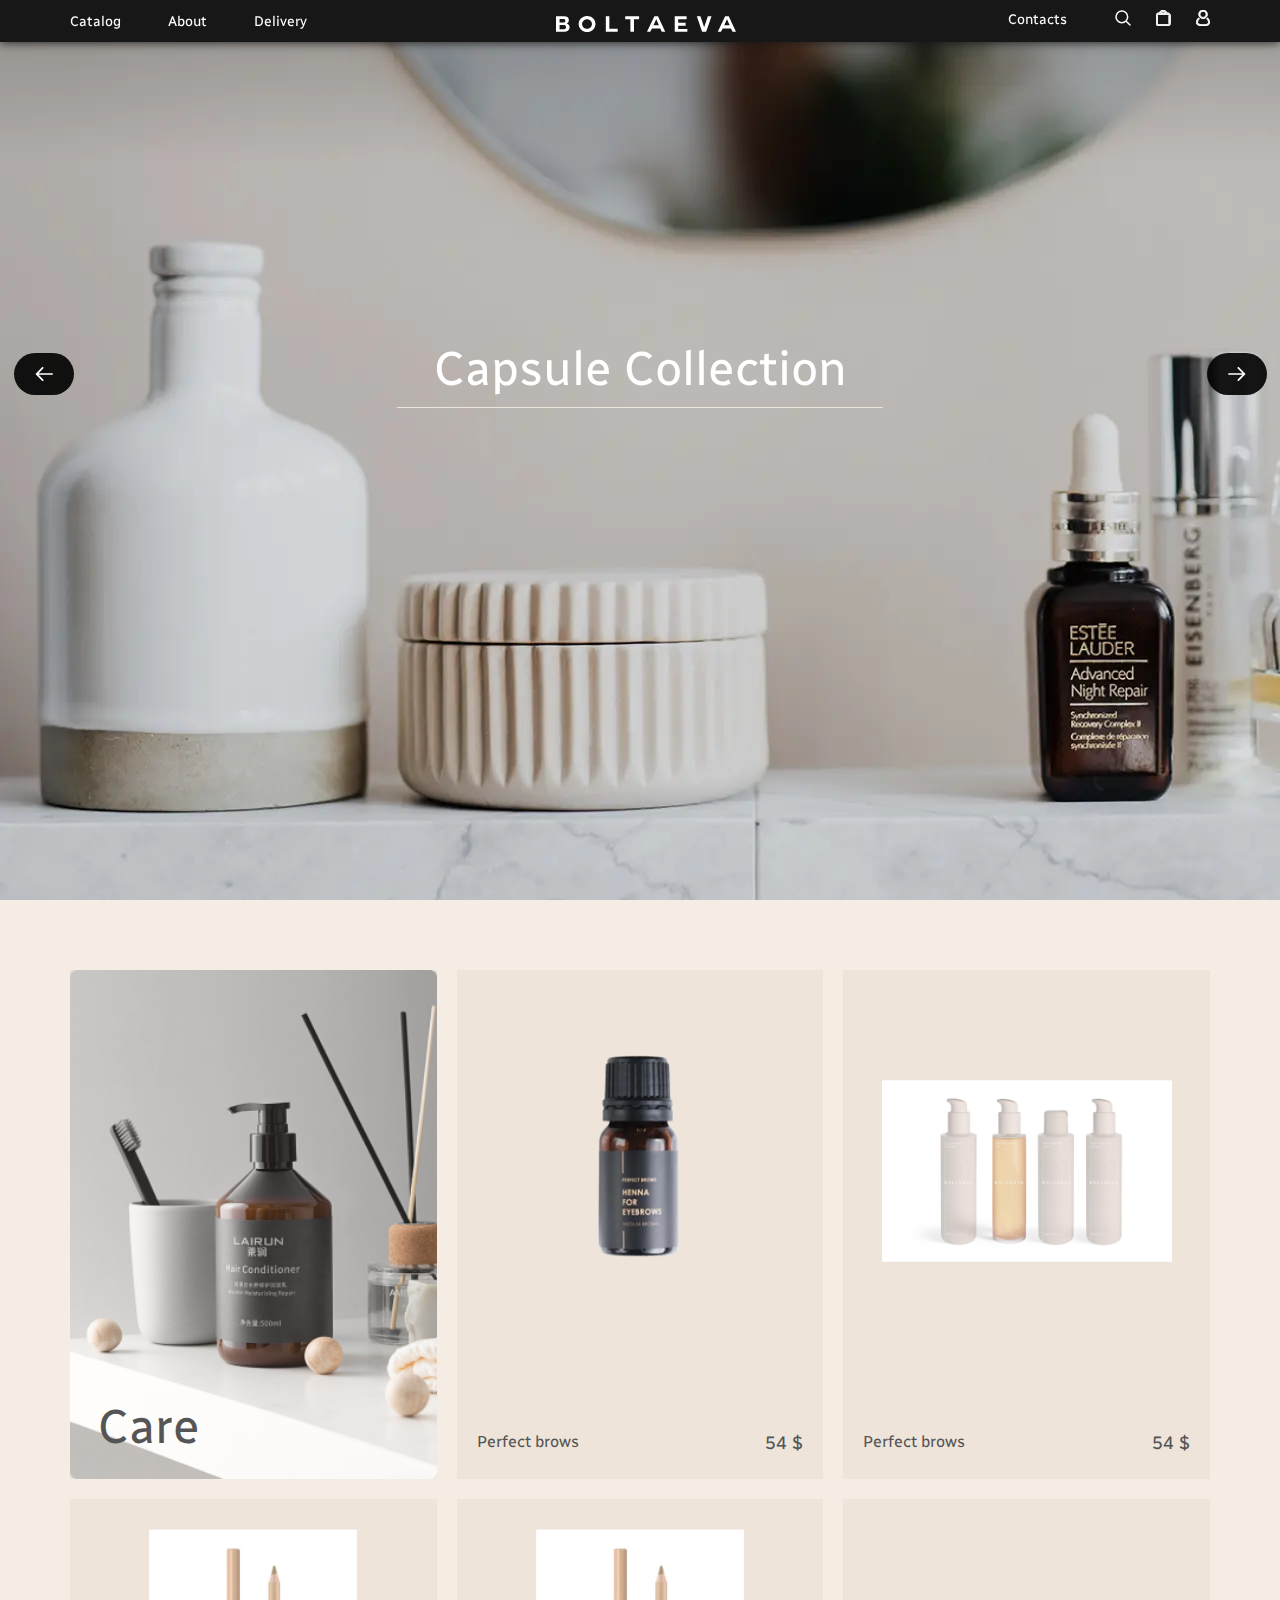
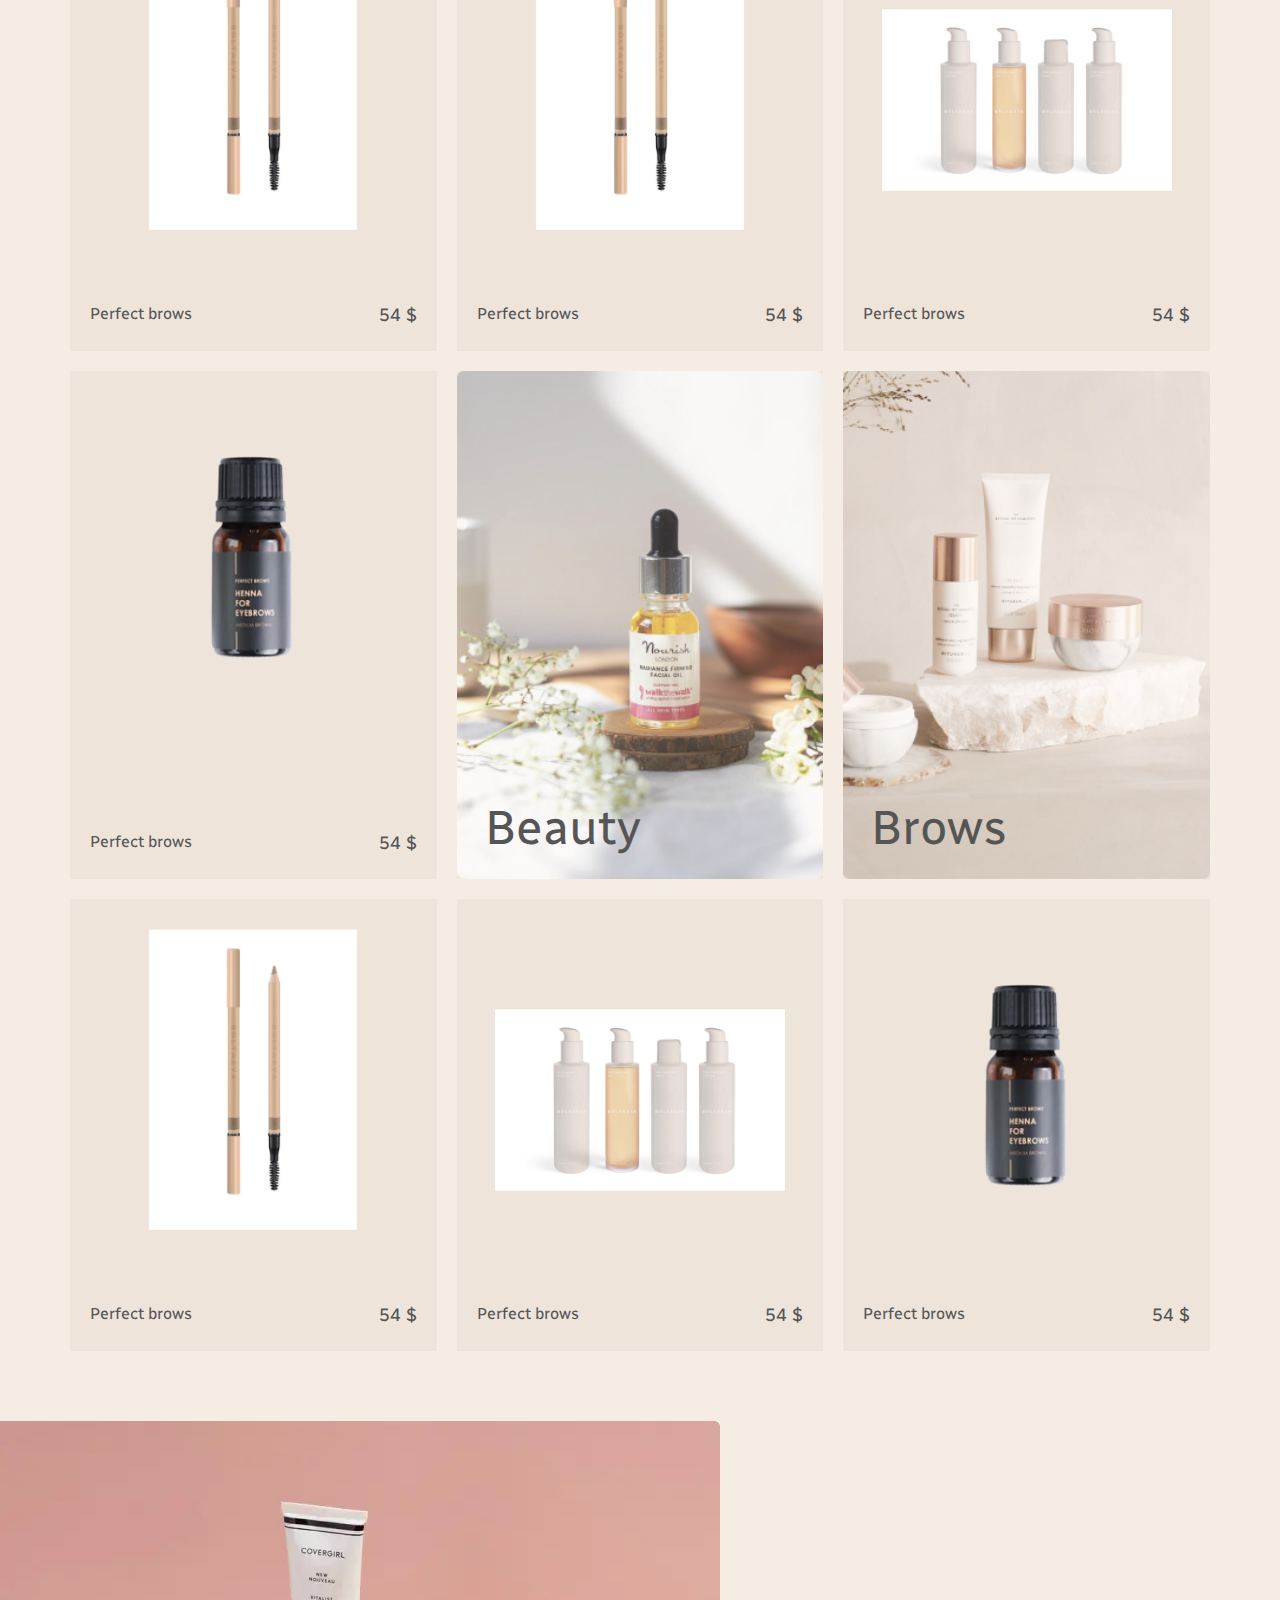
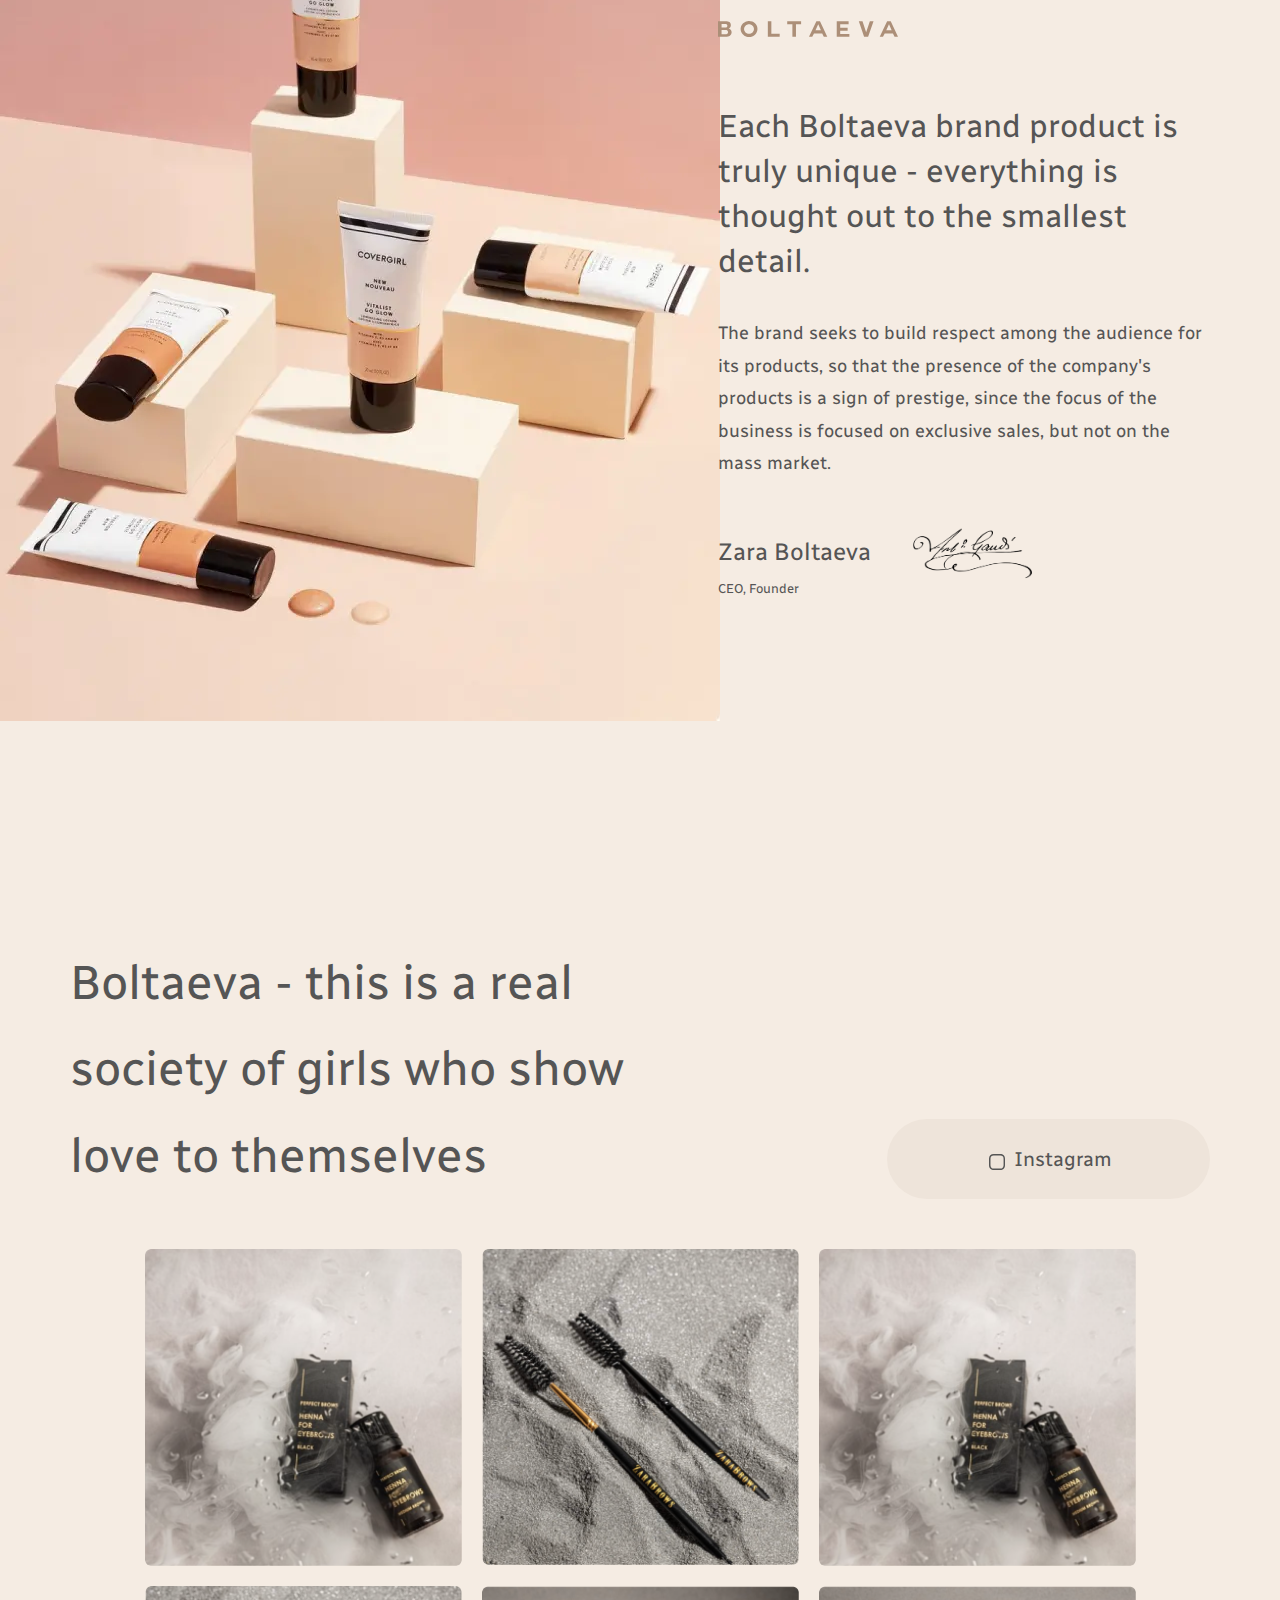
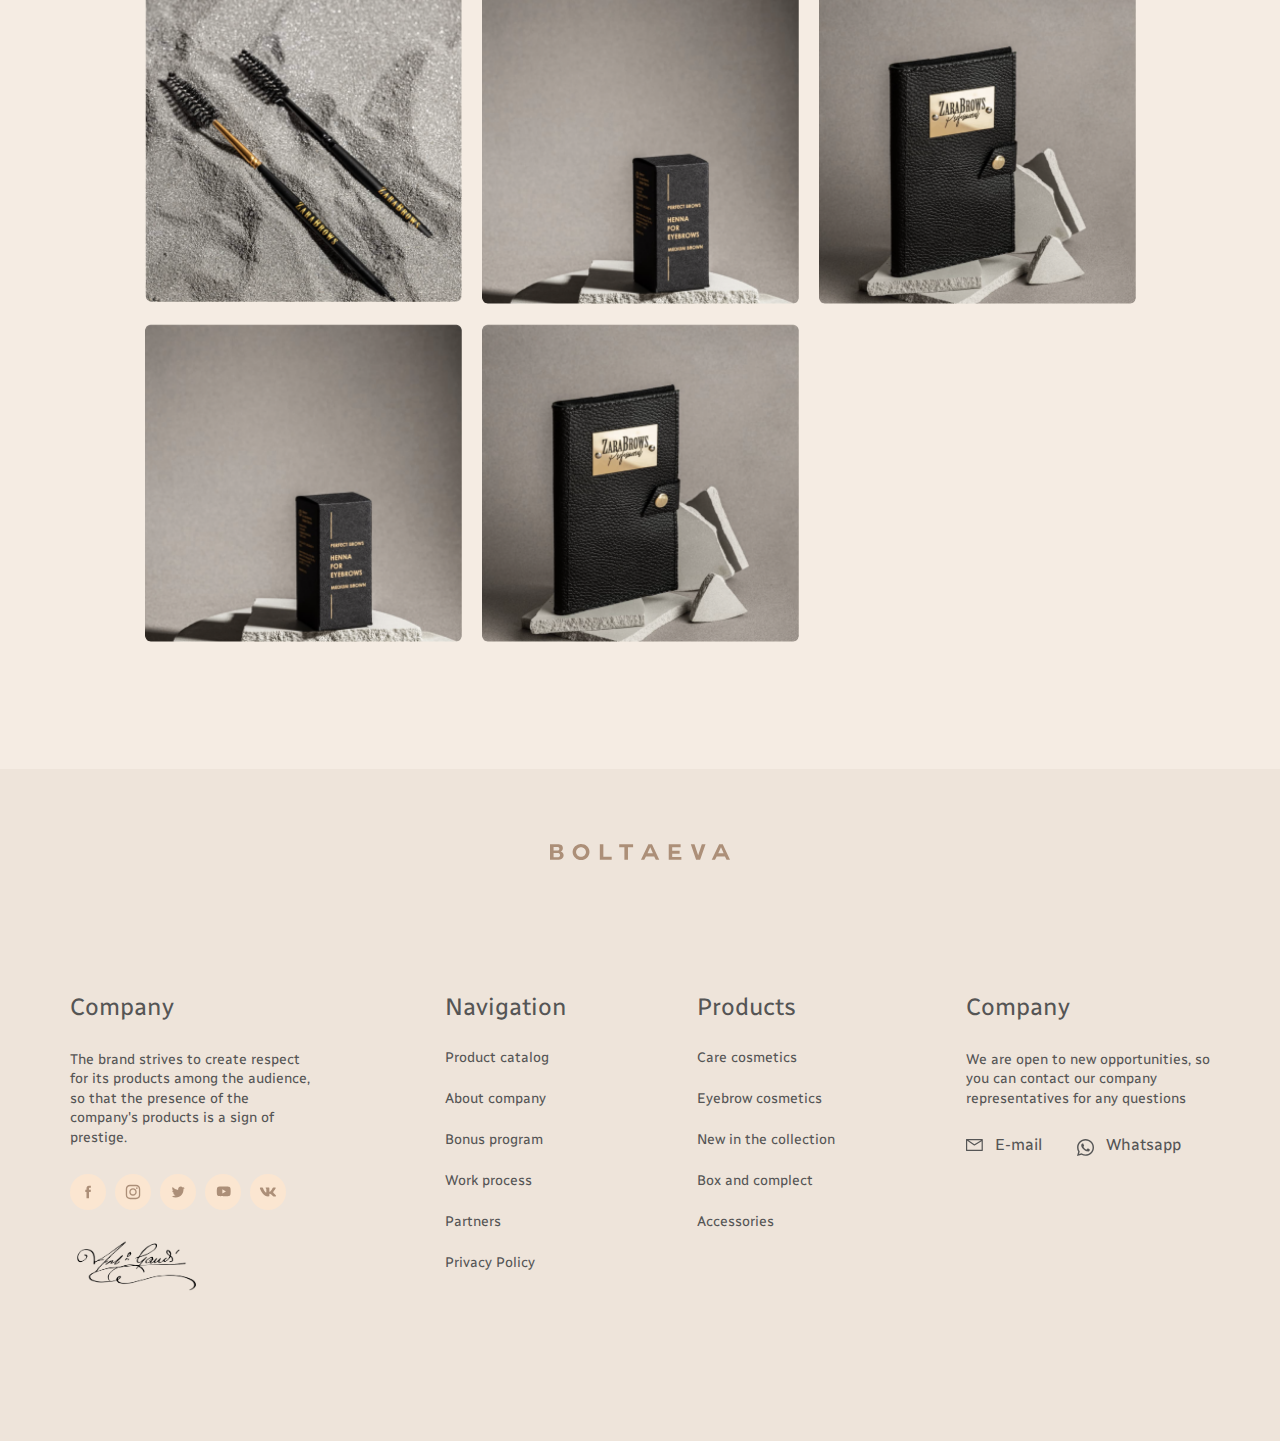
==== commit 110c27f6: "update file" ====
--- a/index.html
+++ b/index.html
@@ -413,7 +413,6 @@
 	</div>
 </div>
  -->
-	<script src="js/app.min.js?_v=20220502111958"></script>
 </body>
 
 </html>
--- a/styles.css
+++ b/styles.css
@@ -75,11 +75,10 @@
     min-width:0
 }
 [class*=__container]{
-    max-width:81.25rem;
-    -webkit-box-sizing:content-box;
-    box-sizing:content-box;
+    max-width:1440px;
+    box-sizing:border-box;
     margin:0 auto;
-    padding:0 .9375rem
+    padding: 0 70px;
 }
 body::after{
     content:"";
@@ -559,8 +558,10 @@
         -ms-transform:rotate(180deg);
         transform:rotate(180deg)
     }
-    .no-webp .header-slider{
-        background-image:url(../img/cosmetics.png)
+    .header-slider{
+        background-image:url("img/header-bg.webp");
+        max-width: 1440px;
+        box-sizing: border-box
     }
     .header-slider{
         background-repeat:no-repeat;
@@ -767,8 +768,8 @@
         opacity:1;
         cursor:pointer
     }
-    .no-webp .about-us{
-        background-image:url(../img/bg-bolt.jpg)
+    .about-us{
+        background-image:url("img/bg-bolt.webp")
     }
     .about-us{
         background-repeat:no-repeat;
@@ -940,21 +941,17 @@
         height:100%
     }
     .products__item_big{
-        -ms-grid-row:1;
         grid-row-start:1;
         -ms-grid-row-span:2;
         grid-row-end:3;
-        -ms-grid-column:1;
         grid-column-start:1;
         -ms-grid-column-span:2;
         grid-column-end:3
     }
     .products__item_big-02{
-        -ms-grid-row:4;
         grid-row-start:4;
         -ms-grid-row-span:2;
         grid-row-end:6;
-        -ms-grid-column:1;
         grid-column-start:1;
         -ms-grid-column-span:2;
         grid-column-end:3
@@ -1211,8 +1208,8 @@
     .video-works__container{
         max-width:810px
     }
-    .no-webp .video-works__video{
-        background-image:url(../img/video-image.jpg)
+    .video-works__video{
+        background-image:url("img/video-image.webp")
     }
     .video-works__video{
         margin:50px 0;
@@ -1324,7 +1321,6 @@
     }
     .contact-form__image{
         height:752px;
-        max-width:50%
     }
     .contact-form__desc{
         max-width:362px
@@ -1557,7 +1553,8 @@
     }
     .users__setings{
         max-width:287px;
-        margin-left:77px
+        margin-left:77px;
+        margin-top: 40px
     }
     .users__title{
         margin-top:54px;
@@ -1663,7 +1660,7 @@
     }
     @font-face{
         font-family:swiper-icons;
-        src:url("data:application/font-woff;charset=utf-8;base64, [base64]//wADZ2x5ZgAAAywAAADMAAAD2MHtryVoZWFkAAABbAAAADAAAAA2E2+eoWhoZWEAAAGcAAAAHwAAACQC9gDzaG10eAAAAigAAAAZAAAArgJkABFsb2NhAAAC0AAAAFoAAABaFQAUGG1heHAAAAG8AAAAHwAAACAAcABAbmFtZQAAA/gAAAE5AAACXvFdBwlwb3N0AAAFNAAAAGIAAACE5s74hXjaY2BkYGAAYpf5Hu/j+W2+MnAzMYDAzaX6QjD6/4//Bxj5GA8AuRwMYGkAPywL13jaY2BkYGA88P8Agx4j+/8fQDYfA1AEBWgDAIB2BOoAeNpjYGRgYNBh4GdgYgABEMnIABJzYNADCQAACWgAsQB42mNgYfzCOIGBlYGB0YcxjYGBwR1Kf2WQZGhhYGBiYGVmgAFGBiQQkOaawtDAoMBQxXjg/wEGPcYDDA4wNUA2CCgwsAAAO4EL6gAAeNpj2M0gyAACqxgGNWBkZ2D4/wMA+xkDdgAAAHjaY2BgYGaAYBkGRgYQiAHyGMF8FgYHIM3DwMHABGQrMOgyWDLEM1T9/w8UBfEMgLzE////P/5//f/V/xv+r4eaAAeMbAxwIUYmIMHEgKYAYjUcsDAwsLKxc3BycfPw8jEQA/[base64]/uznmfPFBNODM2K7MTQ45YEAZqGP81AmGGcF3iPqOop0r1SPTaTbVkfUe4HXj97wYE+yNwWYxwWu4v1ugWHgo3S1XdZEVqWM7ET0cfnLGxWfkgR42o2PvWrDMBSFj/IHLaF0zKjRgdiVMwScNRAoWUoH78Y2icB/yIY09An6AH2Bdu/UB+yxopYshQiEvnvu0dURgDt8QeC8PDw7Fpji3fEA4z/PEJ6YOB5hKh4dj3EvXhxPqH/SKUY3rJ7srZ4FZnh1PMAtPhwP6fl2PMJMPDgeQ4rY8YT6Gzao0eAEA409DuggmTnFnOcSCiEiLMgxCiTI6Cq5DZUd3Qmp10vO0LaLTd2cjN4fOumlc7lUYbSQcZFkutRG7g6JKZKy0RmdLY680CDnEJ+UMkpFFe1RN7nxdVpXrC4aTtnaurOnYercZg2YVmLN/d/gczfEimrE/fs/bOuq29Zmn8tloORaXgZgGa78yO9/cnXm2BpaGvq25Dv9S4E9+5SIc9PqupJKhYFSSl47+Qcr1mYNAAAAeNptw0cKwkAAAMDZJA8Q7OUJvkLsPfZ6zFVERPy8qHh2YER+3i/BP83vIBLLySsoKimrqKqpa2hp6+jq6RsYGhmbmJqZSy0sraxtbO3sHRydnEMU4uR6yx7JJXveP7WrDycAAAAAAAH//wACeNpjYGRgYOABYhkgZgJCZgZNBkYGLQZtIJsFLMYAAAw3ALgAeNolizEKgDAQBCchRbC2sFER0YD6qVQiBCv/H9ezGI6Z5XBAw8CBK/m5iQQVauVbXLnOrMZv2oLdKFa8Pjuru2hJzGabmOSLzNMzvutpB3N42mNgZGBg4GKQYzBhYMxJLMlj4GBgAYow/P/PAJJhLM6sSoWKfWCAAwDAjgbRAAB42mNgYGBkAIIbCZo5IPrmUn0hGA0AO8EFTQAA");
+        src:url("data:application/font-woff; charset=utf-8;base64, [base64]//wADZ2x5ZgAAAywAAADMAAAD2MHtryVoZWFkAAABbAAAADAAAAA2E2+eoWhoZWEAAAGcAAAAHwAAACQC9gDzaG10eAAAAigAAAAZAAAArgJkABFsb2NhAAAC0AAAAFoAAABaFQAUGG1heHAAAAG8AAAAHwAAACAAcABAbmFtZQAAA/gAAAE5AAACXvFdBwlwb3N0AAAFNAAAAGIAAACE5s74hXjaY2BkYGAAYpf5Hu/j+W2+MnAzMYDAzaX6QjD6/4//Bxj5GA8AuRwMYGkAPywL13jaY2BkYGA88P8Agx4j+/8fQDYfA1AEBWgDAIB2BOoAeNpjYGRgYNBh4GdgYgABEMnIABJzYNADCQAACWgAsQB42mNgYfzCOIGBlYGB0YcxjYGBwR1Kf2WQZGhhYGBiYGVmgAFGBiQQkOaawtDAoMBQxXjg/wEGPcYDDA4wNUA2CCgwsAAAO4EL6gAAeNpj2M0gyAACqxgGNWBkZ2D4/wMA+xkDdgAAAHjaY2BgYGaAYBkGRgYQiAHyGMF8FgYHIM3DwMHABGQrMOgyWDLEM1T9/w8UBfEMgLzE////P/5//f/V/xv+r4eaAAeMbAxwIUYmIMHEgKYAYjUcsDAwsLKxc3BycfPw8jEQA/[base64]/uznmfPFBNODM2K7MTQ45YEAZqGP81AmGGcF3iPqOop0r1SPTaTbVkfUe4HXj97wYE+yNwWYxwWu4v1ugWHgo3S1XdZEVqWM7ET0cfnLGxWfkgR42o2PvWrDMBSFj/IHLaF0zKjRgdiVMwScNRAoWUoH78Y2icB/yIY09An6AH2Bdu/UB+yxopYshQiEvnvu0dURgDt8QeC8PDw7Fpji3fEA4z/PEJ6YOB5hKh4dj3EvXhxPqH/SKUY3rJ7srZ4FZnh1PMAtPhwP6fl2PMJMPDgeQ4rY8YT6Gzao0eAEA409DuggmTnFnOcSCiEiLMgxCiTI6Cq5DZUd3Qmp10vO0LaLTd2cjN4fOumlc7lUYbSQcZFkutRG7g6JKZKy0RmdLY680CDnEJ+UMkpFFe1RN7nxdVpXrC4aTtnaurOnYercZg2YVmLN/d/gczfEimrE/fs/bOuq29Zmn8tloORaXgZgGa78yO9/cnXm2BpaGvq25Dv9S4E9+5SIc9PqupJKhYFSSl47+Qcr1mYNAAAAeNptw0cKwkAAAMDZJA8Q7OUJvkLsPfZ6zFVERPy8qHh2YER+3i/BP83vIBLLySsoKimrqKqpa2hp6+jq6RsYGhmbmJqZSy0sraxtbO3sHRydnEMU4uR6yx7JJXveP7WrDycAAAAAAAH//wACeNpjYGRgYOABYhkgZgJCZgZNBkYGLQZtIJsFLMYAAAw3ALgAeNolizEKgDAQBCchRbC2sFER0YD6qVQiBCv/H9ezGI6Z5XBAw8CBK/m5iQQVauVbXLnOrMZv2oLdKFa8Pjuru2hJzGabmOSLzNMzvutpB3N42mNgZGBg4GKQYzBhYMxJLMlj4GBgAYow/P/PAJJhLM6sSoWKfWCAAwDAjgbRAAB42mNgYGBkAIIbCZo5IPrmUn0hGA0AO8EFTQAA");
         font-weight:400;
         font-style:normal
     }
@@ -2076,7 +2073,6 @@
 .swiper-scrollbar{
     border-radius:10px;
     position:relative;
-    -ms-touch-action:none;
     background:rgba(0,0,0,.1)
 }
 .swiper-horizontal>.swiper-scrollbar{
@@ -2522,21 +2518,17 @@
         grid-template-columns:1fr 1fr
     }
     .products__item_big{
-        -ms-grid-row:1;
         grid-row-start:1;
         -ms-grid-row-span:1;
         grid-row-end:2;
-        -ms-grid-column:1;
         grid-column-start:1;
         -ms-grid-column-span:1;
         grid-column-end:2
     }
     .products__item_big-02{
-        -ms-grid-row:1;
         grid-row-start:1;
         -ms-grid-row-span:1;
         grid-row-end:2;
-        -ms-grid-column:1;
         grid-column-start:1;
         -ms-grid-column-span:1;
         grid-column-end:2
@@ -2978,4 +2970,4 @@
     background-image:url(../img/video-image.webp)
 }
 
-   
+   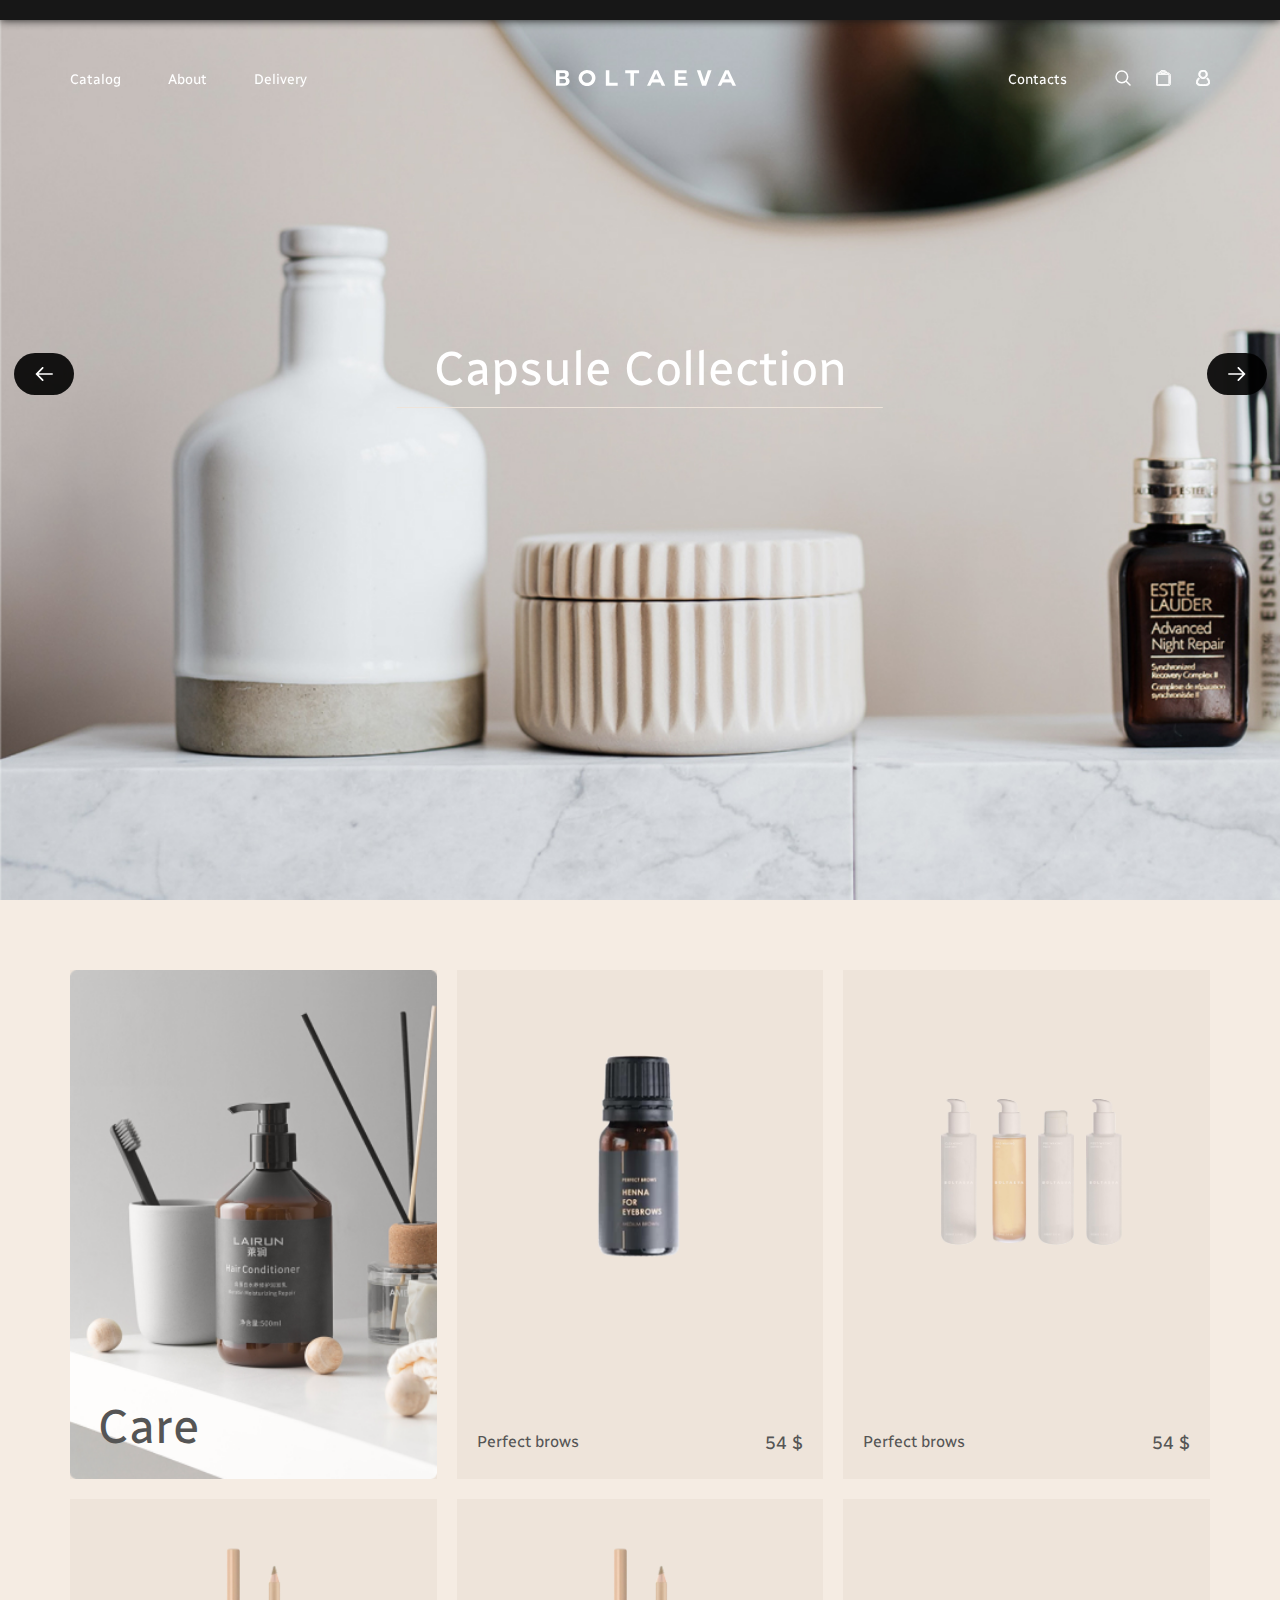
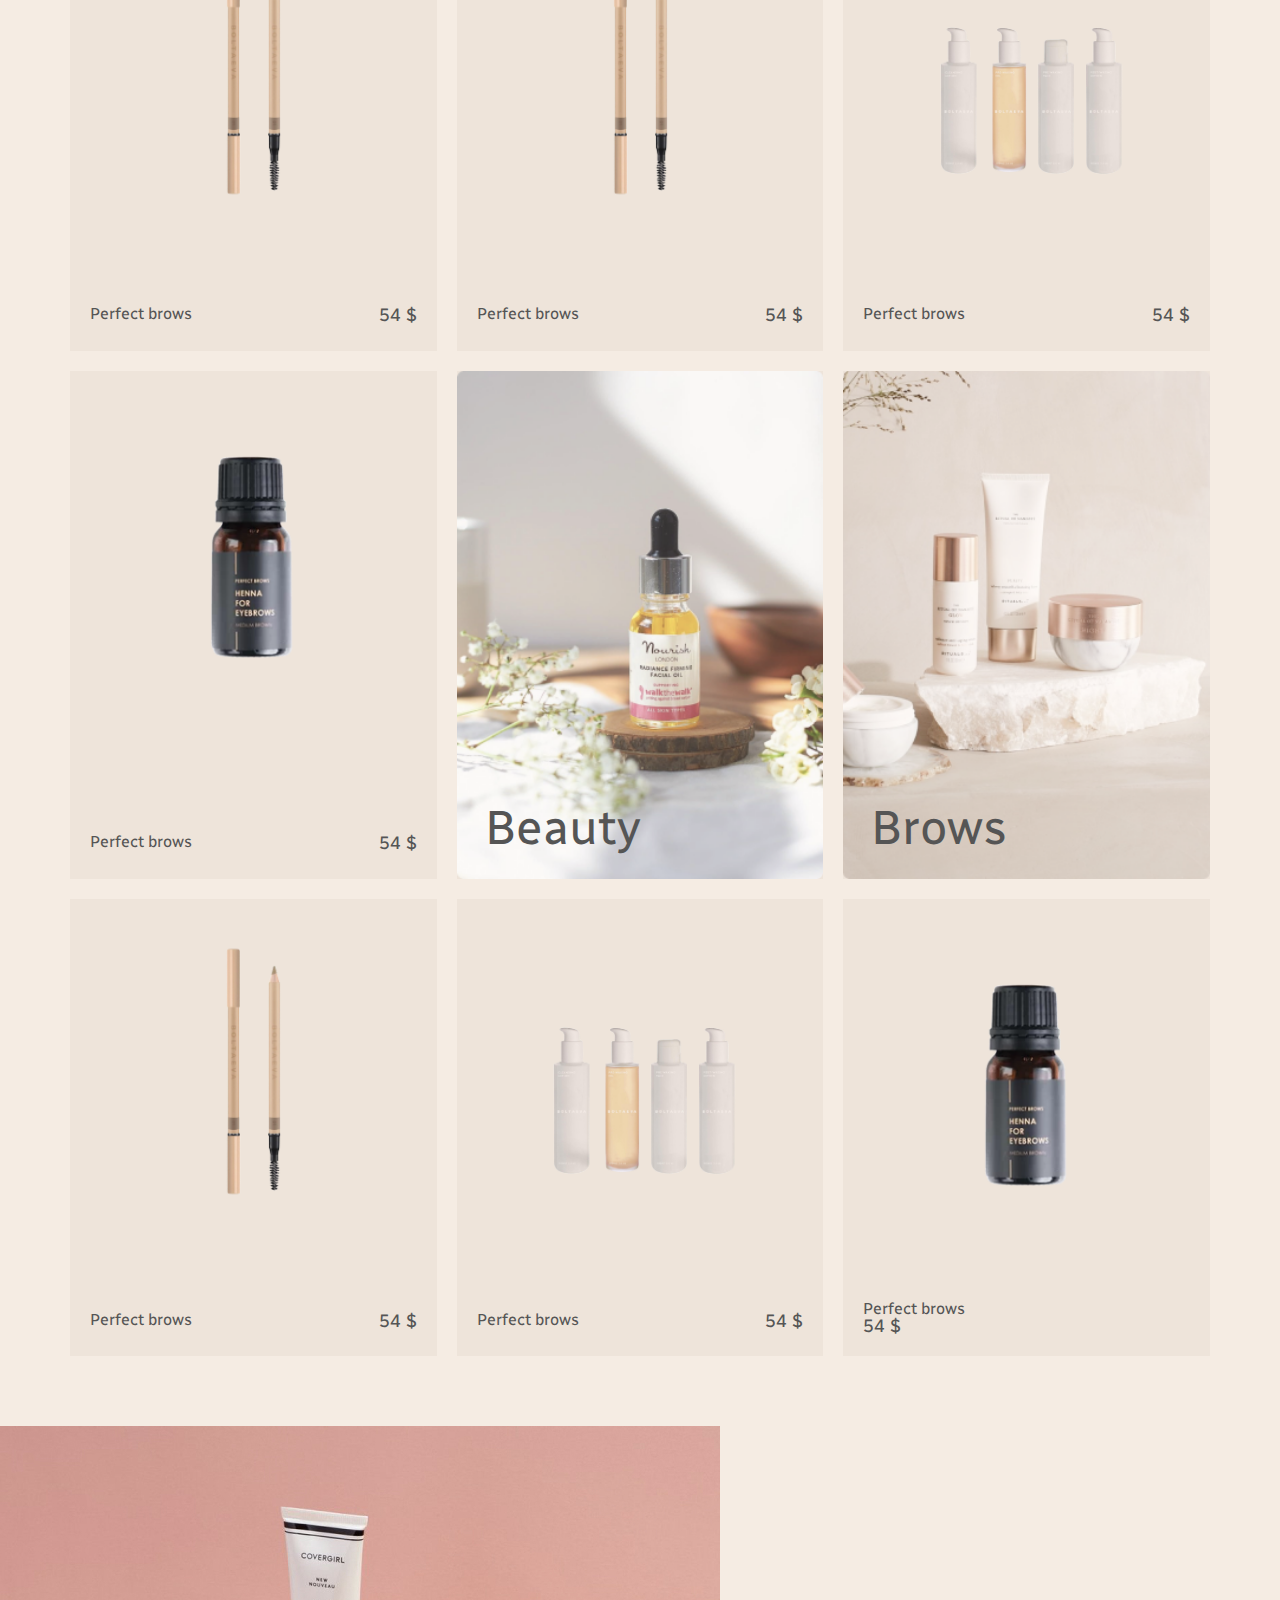
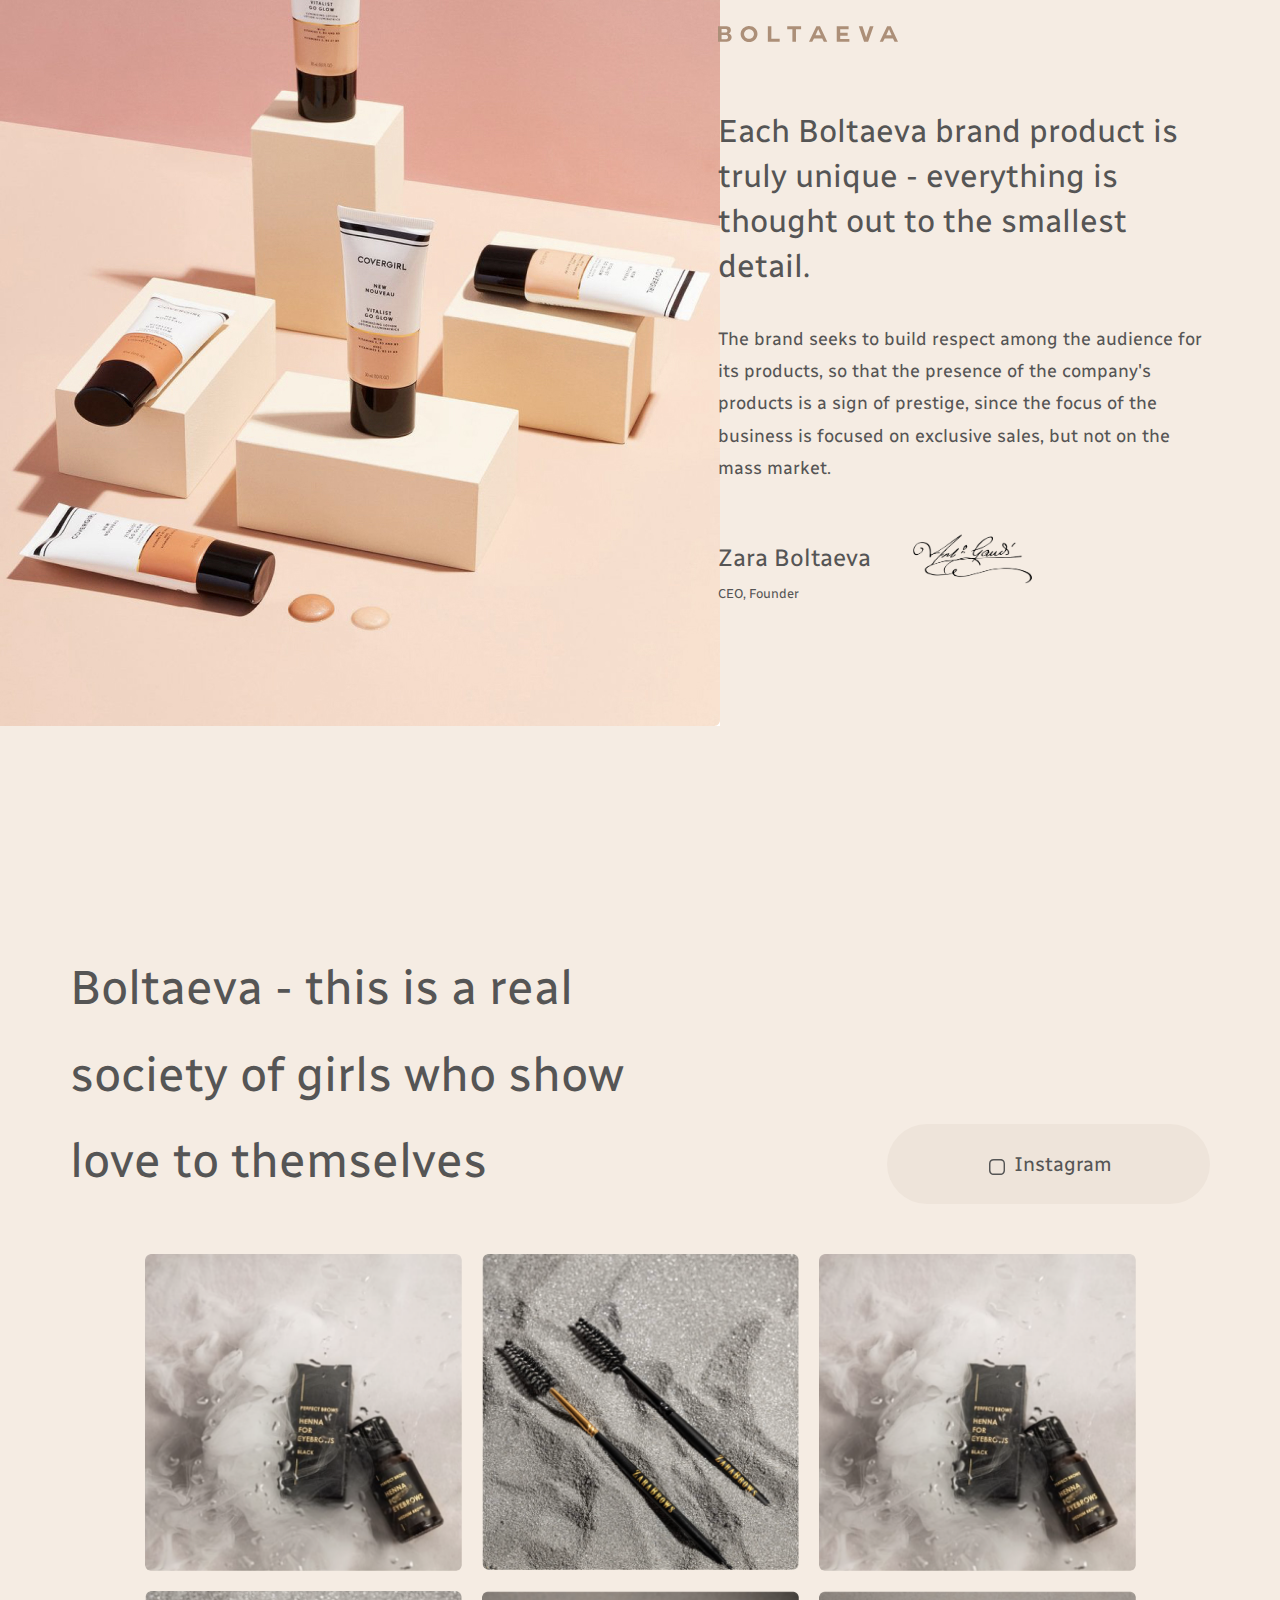
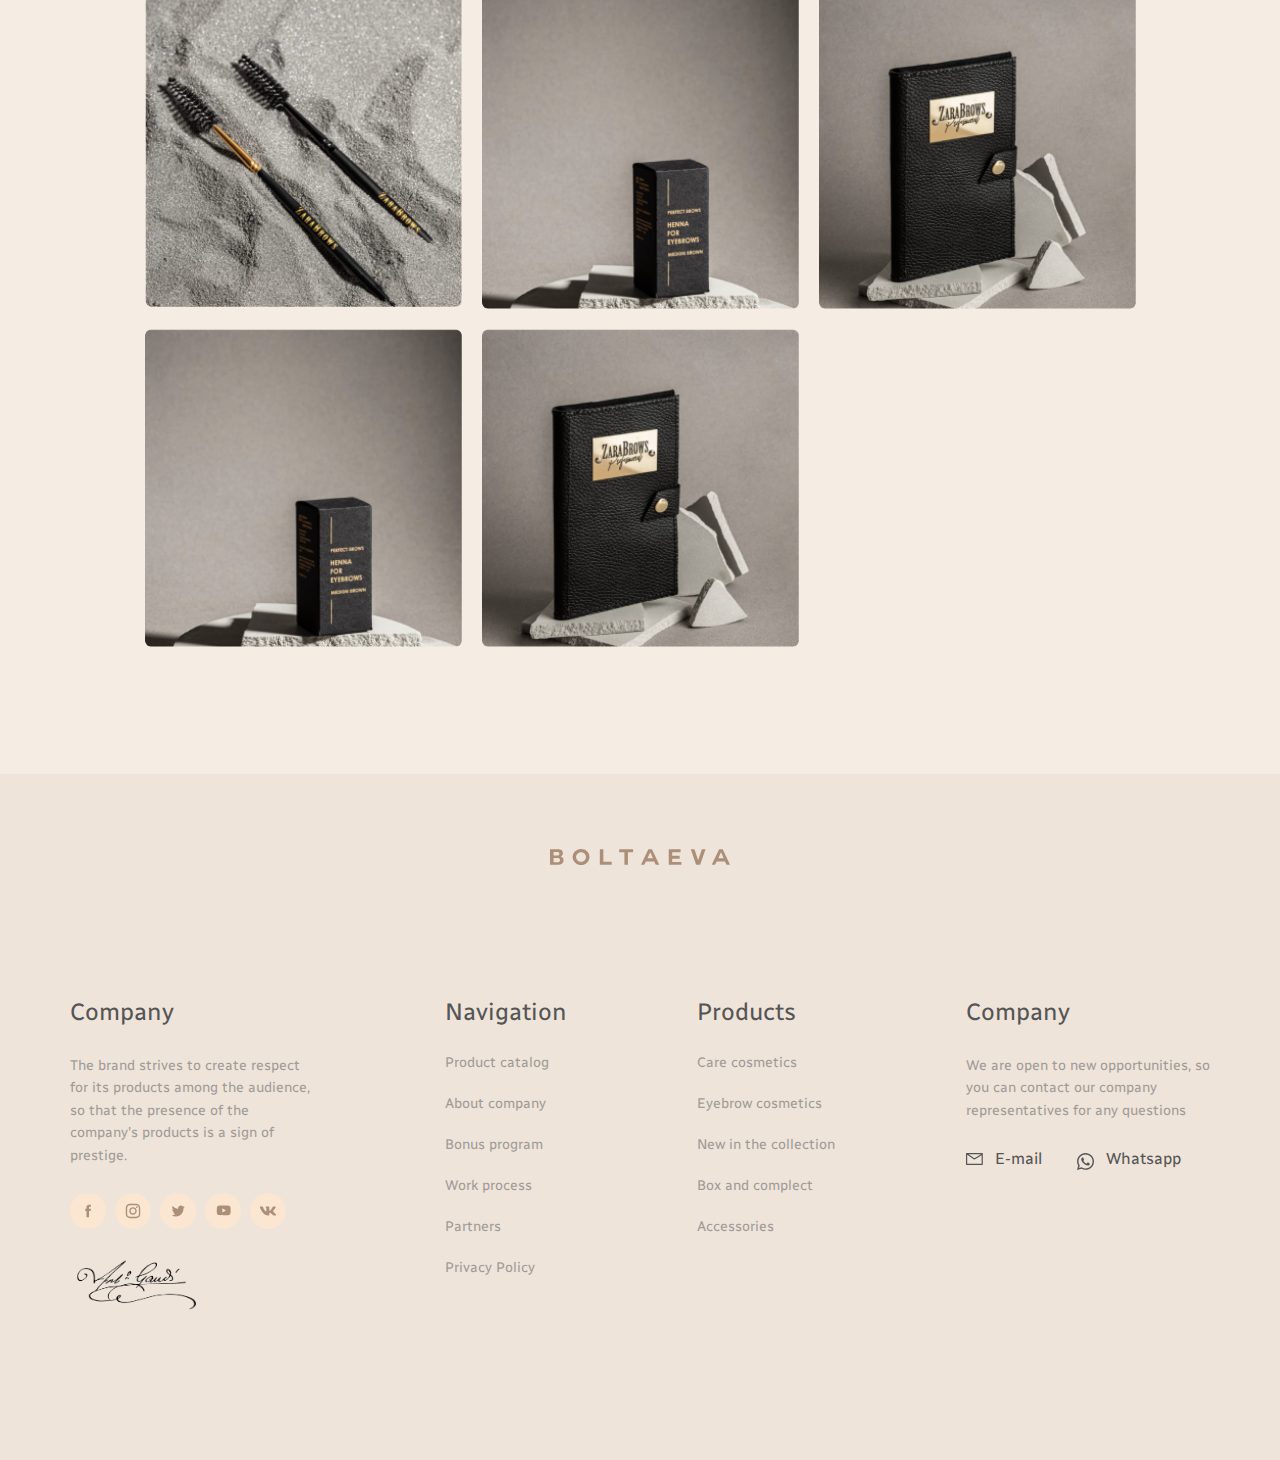
==== commit 794c71ce: "new update" ====
--- a/index.html
+++ b/index.html
@@ -130,43 +130,55 @@
 							<h6 class="products__caption">Care</h6>
 						</li>
 						<li class="products__item products__item_display-none">
-							<picture><img src="img/product/perfectbrow.png" alt="" class="products__img" /></picture>
-							<a href="./shoping.html" class="products__bue">
-								<p class="products__name">Perfect brows</p>
-								<p class="products__price">54 $</p>
-							</a>
-						</li>
-						<li class="products__item products__item_display-none">
-							<picture><img src="img/product/brows1.png" alt="product-photo" class="products__img" /></picture>
-							<a href="./shoping.html" class="products__bue">
-								<p class="products__name">Perfect brows</p>
-								<p class="products__price">54 $</p>
-							</a>
-						</li>
-						<li class="products__item products__item_display-none">
-							<picture><img src="img/product/brows2.png" alt="product-photo" class="products__img" /></picture>
-							<a href="./shoping.html" class="products__bue">
-								<p class="products__name">Perfect brows</p>
-								<p class="products__price">54 $</p>
-							</a>
-						</li>
-						<li class="products__item products__item_display-none">
-							<picture><img src="img/product/brows2.png" alt="product-photo" class="products__img" /></picture>
-							<a href="./shoping.html" class="products__bue">
-								<p class="products__name">Perfect brows</p>
-								<p class="products__price">54 $</p>
-							</a>
-						</li>
-						<li class="products__item products__item_display-none">
-							<picture><img src="img/product/brows1.png" alt="product-photo" class="products__img" /></picture>
-							<a href="./shoping.html" class="products__bue">
-								<p class="products__name">Perfect brows</p>
-								<p class="products__price">54 $</p>
-							</a>
-						</li>
-						<li class="products__item products__item_display-none">
-							<picture><img src="img/product/perfectbrow.png" alt="product-photo" class="products__img" /></picture>
-							<a href="./shoping.html" class="products__bue">
+							<picture>
+								<a href="./shoping.html" class="products__bue">
+								<img src="img/product/perfectbrow.png" alt="" class="products__img" />
+							</picture>
+								<p class="products__name">Perfect brows</p>
+								<p class="products__price">54 $</p>
+							</a>
+						</li>
+						<li class="products__item products__item_display-none">
+							<picture>
+								<a href="./shoping.html" class="products__bue">
+								<img src="img/product/brows1-removebg-preview.png" alt="product-photo" class="products__img" />
+							</picture>
+								<p class="products__name">Perfect brows</p>
+								<p class="products__price">54 $</p>
+							</a>
+						</li>
+						<li class="products__item products__item_display-none">
+							<picture>
+								<a href="./shoping.html" class="products__bue">
+								<img src="img/product/brows2-removebg-preview.png" alt="product-photo" class="products__img" />
+							</picture>
+								<p class="products__name">Perfect brows</p>
+								<p class="products__price">54 $</p>
+							</a>
+						</li>
+						<li class="products__item products__item_display-none">
+							<picture>
+								<a href="./shoping.html" class="products__bue">
+								<img src="img/product/brows2-removebg-preview.png" alt="product-photo" class="products__img" />
+							</picture>
+								<p class="products__name">Perfect brows</p>
+								<p class="products__price">54 $</p>
+							</a>
+						</li>
+						<li class="products__item products__item_display-none">
+							<picture>
+								<a href="./shoping.html" class="products__bue">
+								<img src="img/product/brows1-removebg-preview.png" alt="product-photo" class="products__img" />
+							</picture>
+								<p class="products__name">Perfect brows</p>
+								<p class="products__price">54 $</p>
+							</a>
+						</li>
+						<li class="products__item products__item_display-none">
+							<picture>
+								<a href="./shoping.html" class="products__bue">
+								<img src="img/product/perfectbrow.png" alt="product-photo" class="products__img" />
+							</picture>
 								<p class="products__name">Perfect brows</p>
 								<p class="products__price">54 $</p>
 							</a>
@@ -180,22 +192,28 @@
 							<h6 class="products__caption">Brows</h6>
 						</li>
 						<li class="products__item products__item_display-none">
-							<picture><img src="img/product/brows2.png" alt="product-photo" class="products__img" /></picture>
-							<a href="./shoping.html" class="products__bue">
-								<p class="products__name">Perfect brows</p>
-								<p class="products__price">54 $</p>
-							</a>
-						</li>
-						<li class="products__item products__item_display-none">
-							<picture><img src="img/product/brows1.png" alt="product-photo" class="products__img" /></picture>
-							<a href="./shoping.html" class="products__bue">
-								<p class="products__name">Perfect brows</p>
-								<p class="products__price">54 $</p>
-							</a>
-						</li>
-						<li class="products__item products__item_display-none">
-							<picture><img src="img/product/perfectbrow.png" alt="product-photo" class="products__img" /></picture>
-							<a href="./shoping.html" class="products__bue">
+							<picture>
+								<a href="./shoping.html" class="products__bue">
+								<img src="img/product/brows2-removebg-preview.png" alt="product-photo" class="products__img" />
+							</picture>
+								<p class="products__name">Perfect brows</p>
+								<p class="products__price">54 $</p>
+							</a>
+						</li>
+						<li class="products__item products__item_display-none">
+							<picture>
+								<a href="./shoping.html" class="products__bue">
+								<img src="img/product/brows1-removebg-preview.png" alt="product-photo" class="products__img" />
+							</picture>
+								<p class="products__name">Perfect brows</p>
+								<p class="products__price">54 $</p>
+							</a>
+						</li>
+						<li class="products__item products__item_display-none">
+							<picture>
+								<a href="./shoping.html" class="products__bue"></a>
+								<img src="img/product/perfectbrow.png" alt="product-photo" class="products__img" />
+							</picture>
 								<p class="products__name">Perfect brows</p>
 								<p class="products__price">54 $</p>
 							</a>
--- a/styles.css
+++ b/styles.css
@@ -249,15 +249,22 @@
     box-shadow:0 0 10px #171717
 }
 .header__container{
-    display:-webkit-box;
-    display:-ms-flexbox;
-    display:flex;
-    -webkit-box-pack:justify;
-    -ms-flex-pack:justify;
-    justify-content:space-between;
-    -webkit-box-align:end;
-    -ms-flex-align:end;
-    align-items:flex-end
+    position: absolute;
+    width: 100%;
+    padding: 0 70px;
+    top: 70px;
+    display: -webkit-box;
+    display: -ms-flexbox;
+    display: flex;
+    -ms-flex-wrap: wrap;
+    flex-wrap: wrap;
+    -webkit-box-orient: horizontal;
+    -webkit-box-direction: normal;
+    -ms-flex-direction: row;
+    flex-direction: row;
+    -webkit-box-pack: justify;
+    -ms-flex-pack: justify;
+    justify-content: space-between
 }
 .header__logo{
     margin-left:-24px
@@ -398,10 +405,12 @@
     margin-bottom:23px
 }
 .footer-item__text{
+    font-size: 14px;
+    line-height: 160%;
+    opacity: 0.5;
+    margin-bottom: 26px;
     margin-top:26px;
     max-width:244px;
-    font-size:14px;
-    line-height:1.4
 }
 .footer-item__signature{
     margin-top:26px
@@ -435,7 +444,7 @@
     left:0;
     width:17px;
     height:17px;
-    background-image:url(../img/mail.svg);
+    background-image:url("img/mail.svg");
     background-size:contain;
     top:4px
 }
@@ -459,7 +468,7 @@
     left:0;
     width:17px;
     height:17px;
-    background-image:url(../img/whatap.svg);
+    background-image:url("img/whatap.svg");
     background-size:contain
 }
 .footer-name{
@@ -513,7 +522,8 @@
     }
     .footer-list__link{
         padding-bottom:4px;
-        position:relative
+        position:relative;
+        opacity: 0.5
     }
     .footer-list__link::before{
         content:"";
@@ -559,8 +569,7 @@
         transform:rotate(180deg)
     }
     .header-slider{
-        background-image:url("img/header-bg.webp");
-        max-width: 1440px;
+        background-image:url("img/hero_bg.jpg");
         box-sizing: border-box
     }
     .header-slider{
@@ -768,16 +777,16 @@
         opacity:1;
         cursor:pointer
     }
+  
     .about-us{
-        background-image:url("img/bg-bolt.webp")
-    }
-    .about-us{
+        background-image:url("img/section_bg.jpg");
         background-repeat:no-repeat;
         background-color:#f5ece3;
         padding:200px 0 205px
     }
     .about-us__container{
         color:#555
+    
     }
     .about-us__desc{
         max-width:492px;
@@ -960,7 +969,8 @@
         background-color:#f5ece3
     }
     .about__container{
-        max-width:809px
+        max-width:809px;
+        padding: 0 15px
     }
     .about-boltaeva{
         padding:134px 0 67px
@@ -1084,7 +1094,8 @@
         background-color:#f5ece3
     }
     .delivery-information__container{
-        max-width:809px
+        max-width:809px;
+        padding: 0 15px
     }
     .delivery-information__title{
         margin:30px 0
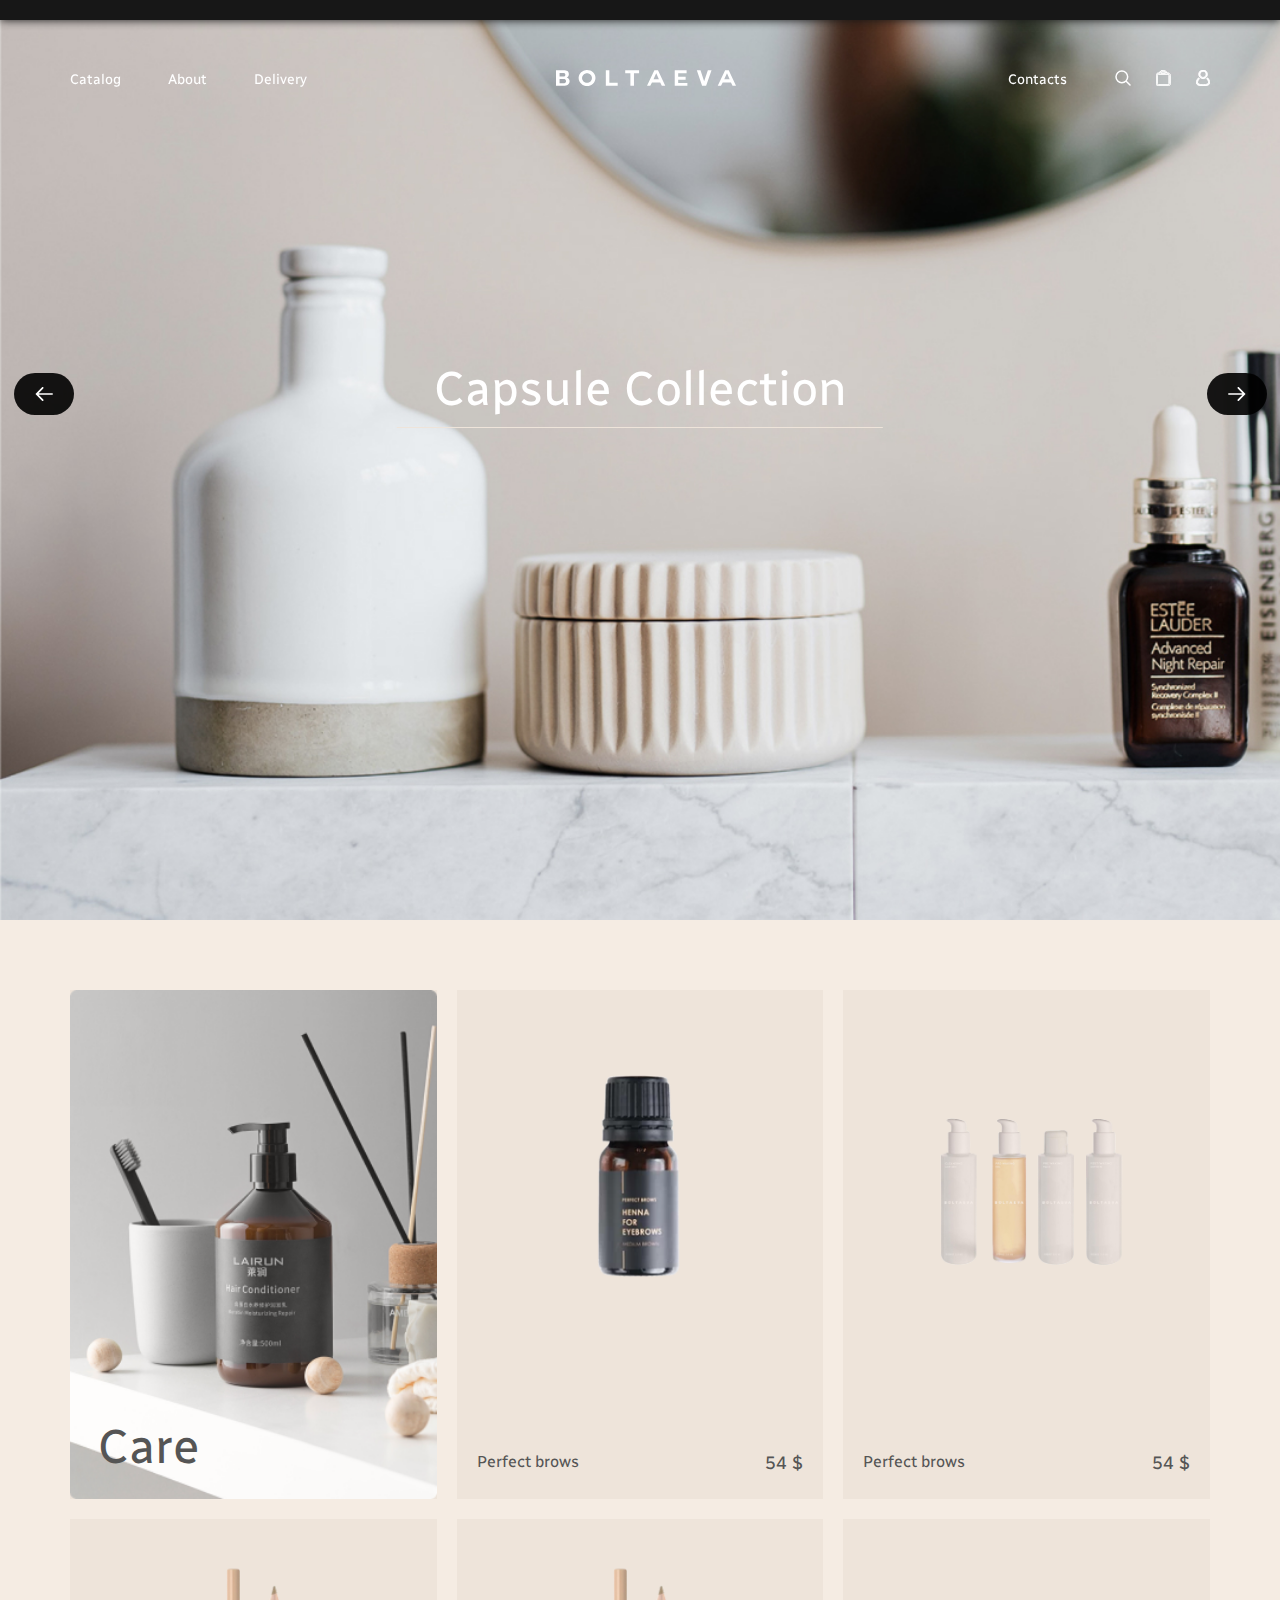
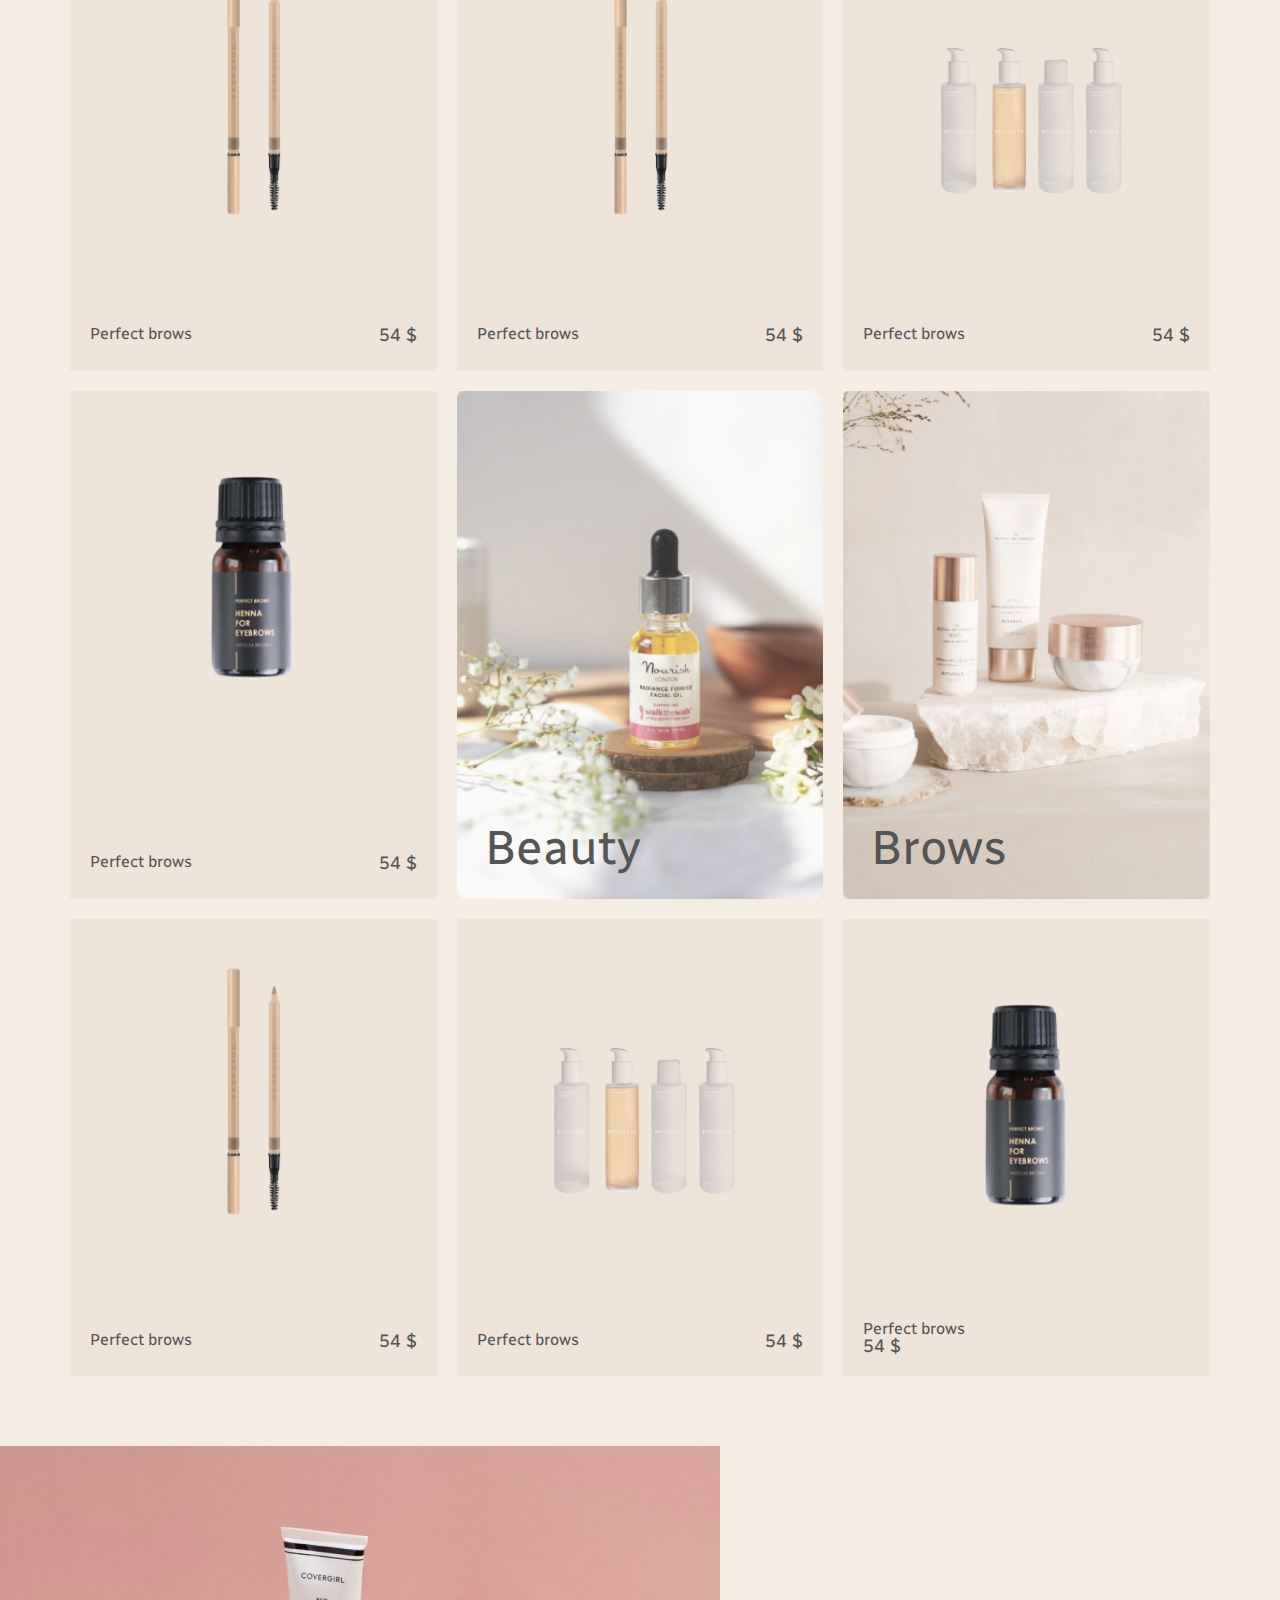
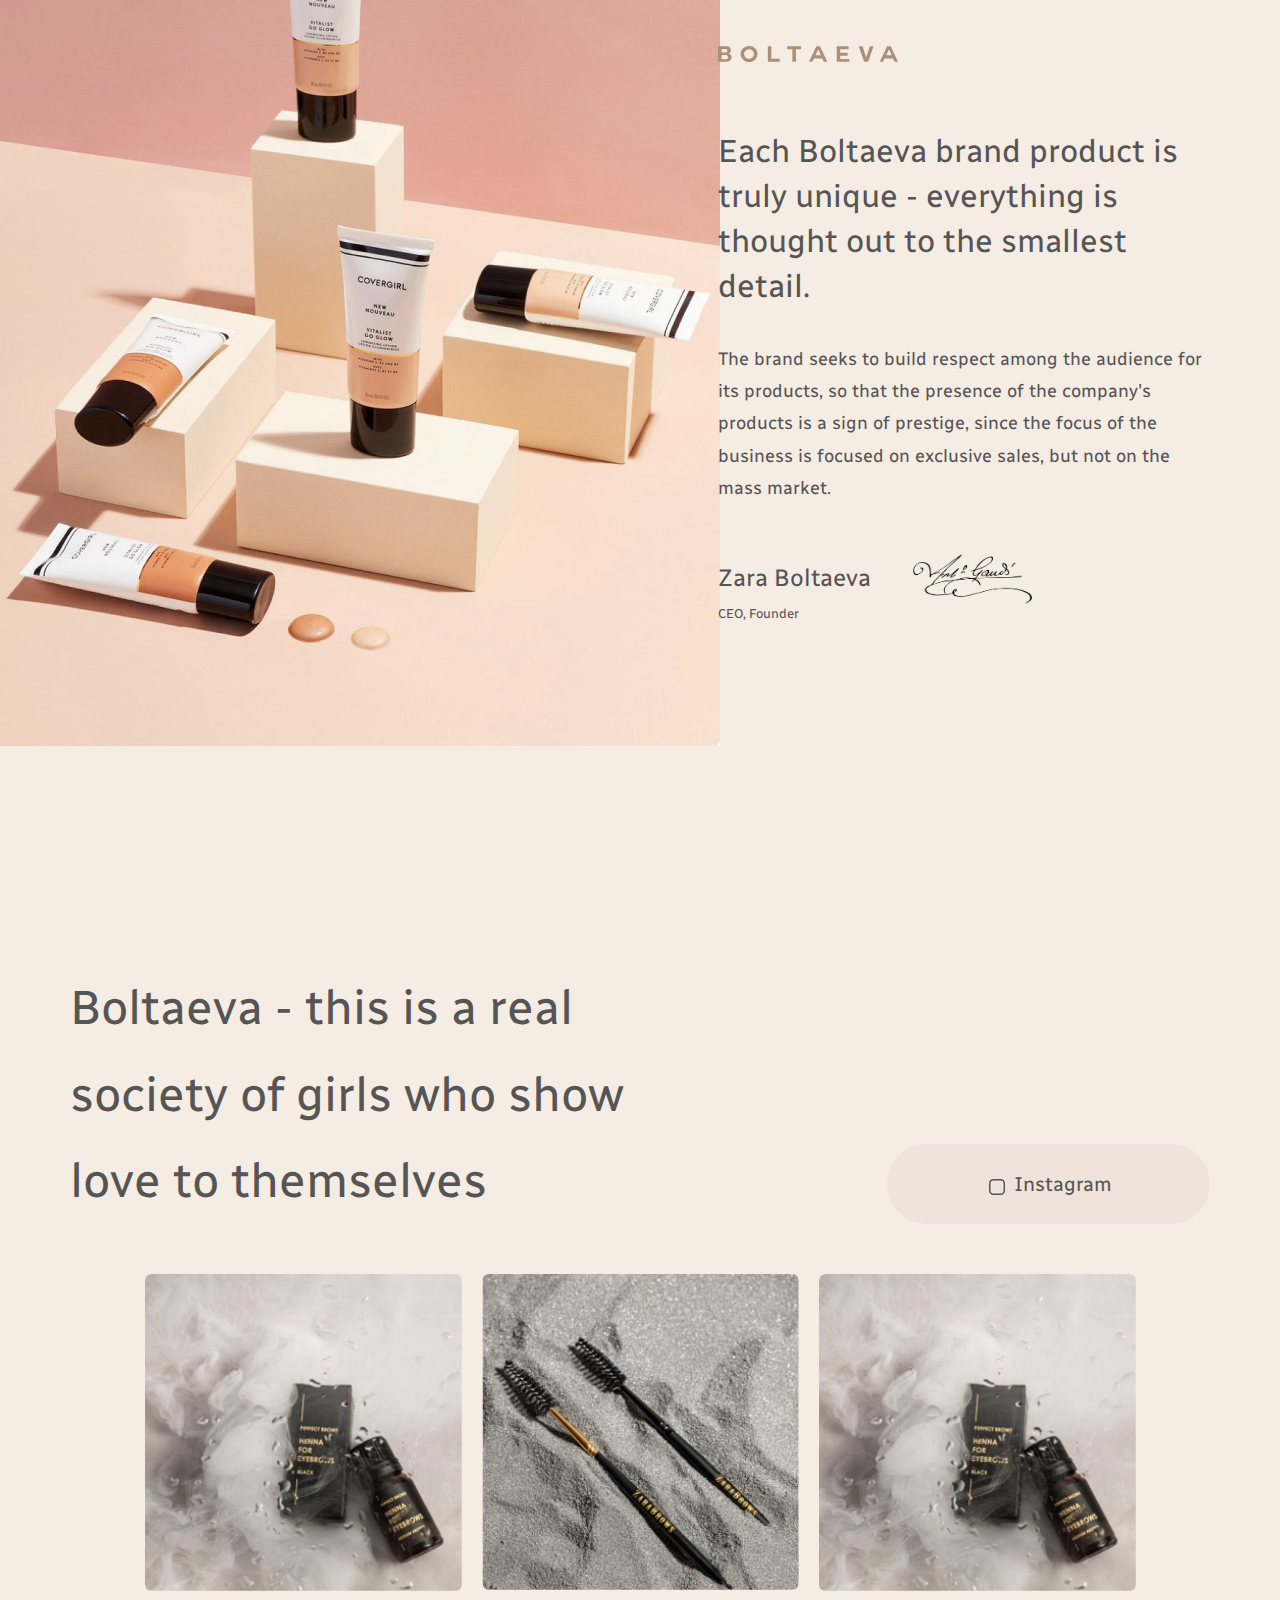
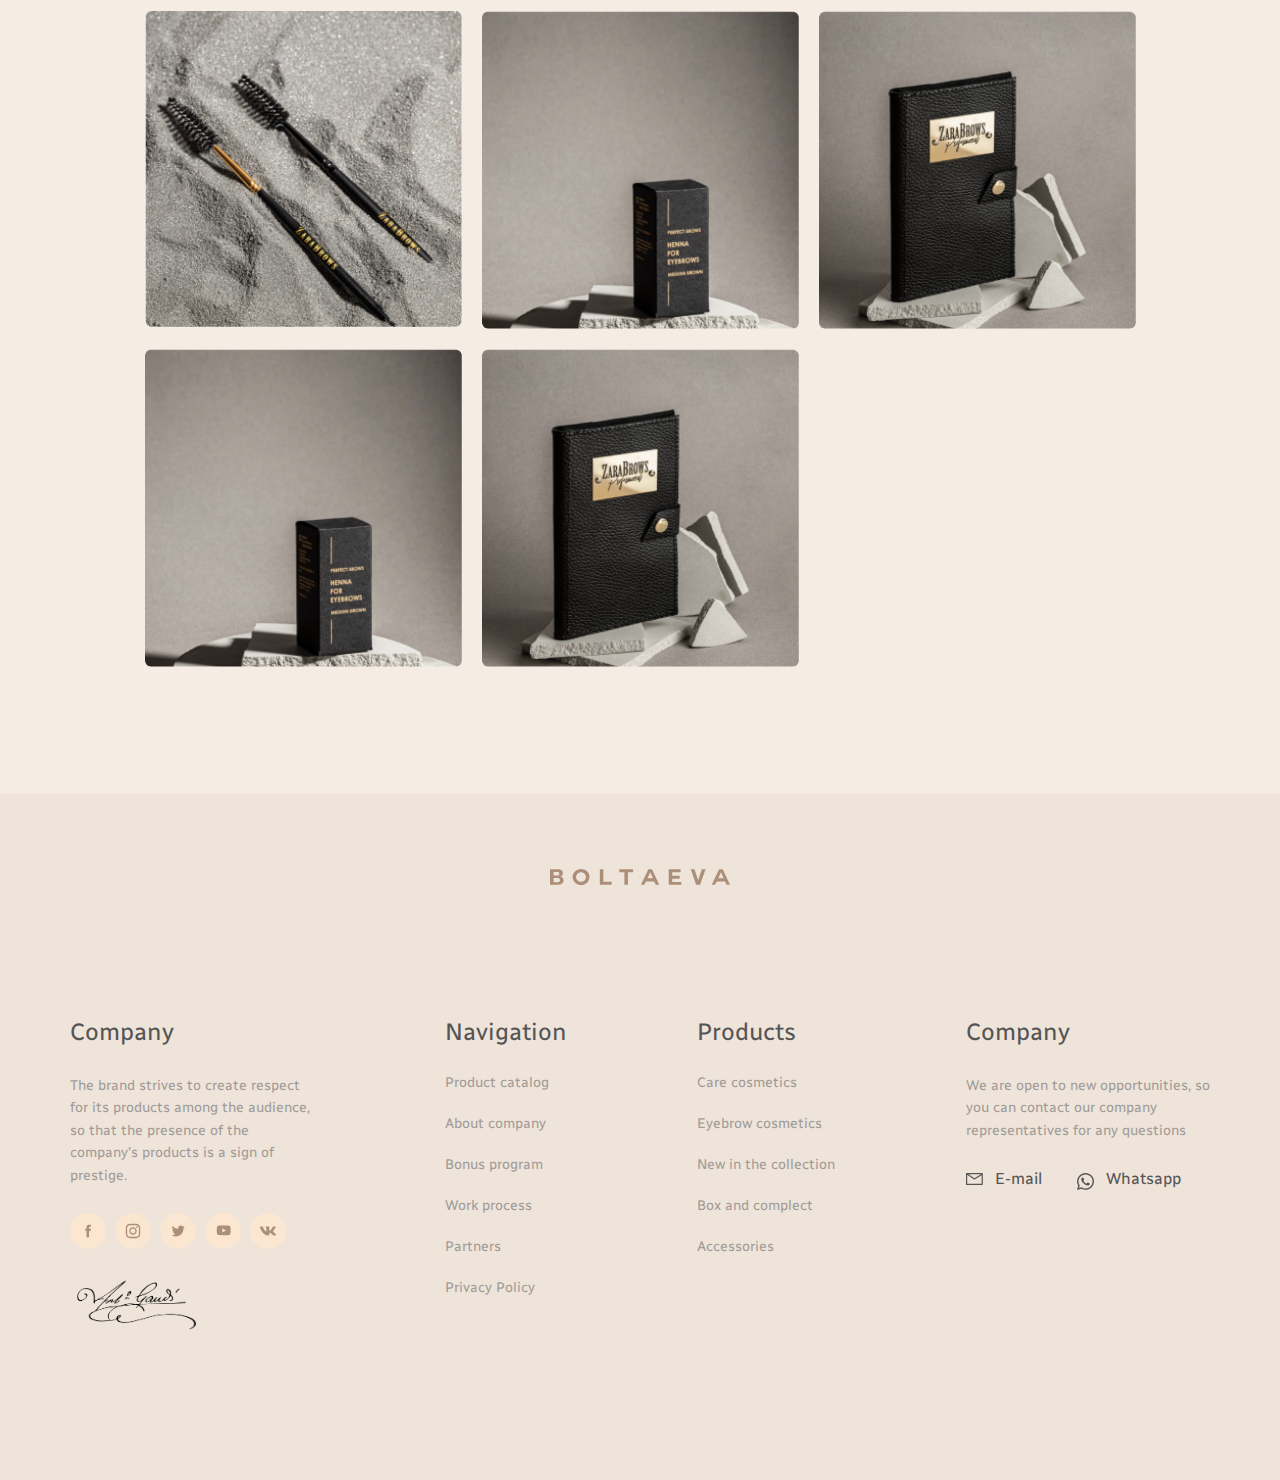
==== commit 1e1d892f: "new header" ====
--- a/index.html
+++ b/index.html
@@ -13,7 +13,7 @@
 </head>
 <body>
 	<div class="wrapper">
-		<header class="header">
+		<header class="header_index">
 			<div class="header__container">
 				<div class="burger">
 					<div class="burger__top">
@@ -54,13 +54,13 @@
 					<nav class="menu__body">
 						<ul class="menu__list">
 							<li class="menu__item">
-								<a href="./catalog.html" class="menu__link">Catalog</a>
+								<a href="./catalog.html" class="menu__links">Catalog</a>
 							</li>
 							<li class="menu__item">
-								<a href="./about.html" class="menu__link">About</a>
+								<a href="./about.html" class="menu__links">About</a>
 							</li>
 							<li class="menu__item">
-								<a href="./delivery.html" class="menu__link">Delivery</a>
+								<a href="./delivery.html" class="menu__links">Delivery</a>
 							</li>
 						</ul>
 					</nav>
@@ -68,7 +68,7 @@
 				<a href="./index.html" class="header__logo"><img src="img/logo.svg" alt="logo" /></a>
 				<ul class="header__items">
 					<li class="header-item">
-						<a href="./contact.html" class="header-item__link">Contacts</a>
+						<a href="./contact.html" class="header-item__links">Contacts</a>
 					</li>
 					<li class="header-item">
 						<a href="./catalog.html" class="header-item__link">
--- a/styles.css
+++ b/styles.css
@@ -239,14 +239,20 @@
 .icon-menu{
     display:none
 }
-.header{
-    position:fixed;
+.header_index{
     background-color:#171717;
     z-index:10;
     width:100%;
     padding:10px 0 10px;
     -webkit-box-shadow:0 0 10px #171717;
     box-shadow:0 0 10px #171717
+}
+.header{
+    padding-top: 70px;
+    padding-bottom: 50px;
+    color: #555555;
+    position: static;
+    border-bottom: 1px solid #5555552f;
 }
 .header__container{
     position: absolute;
@@ -331,11 +337,21 @@
 .menu__item:nth-child(1){
     margin-left:0
 }
+.menu__links{
+    font-size:14px;
+    line-height:1.4;
+    font-weight:400;
+    color:#FFFFFF;
+    -webkit-transition:.4s;
+    -o-transition:.4s;
+    transition:.4s
+}
+
 .menu__link{
     font-size:14px;
     line-height:1.4;
     font-weight:400;
-    color:#fff;
+    color:#555555;
     -webkit-transition:.4s;
     -o-transition:.4s;
     transition:.4s
@@ -351,11 +367,18 @@
     -o-transition:10s;
     transition:10s
 }
+.header-item__links{
+    font-size:14px;
+    line-height:1.4;
+    font-weight:400;
+    color:#FFFFFF
+}
+
 .header-item__link{
     font-size:14px;
     line-height:1.4;
     font-weight:400;
-    color:#fff
+    color:#555555;
 }
 .header-item__link path{
     -webkit-transition:.4s;
@@ -893,7 +916,6 @@
     }
     .cosmetics{
         background-color:#f5ece3;
-        padding-top:69px
     }
     .cosmetics__title{
         margin-top:62px;
@@ -1582,8 +1604,6 @@
         font-size:16px;
         line-height:1.2;
         display:inline-block;
-        padding-left:27px;
-        margin-bottom:63px
     }
     .users-order{
         position:relative
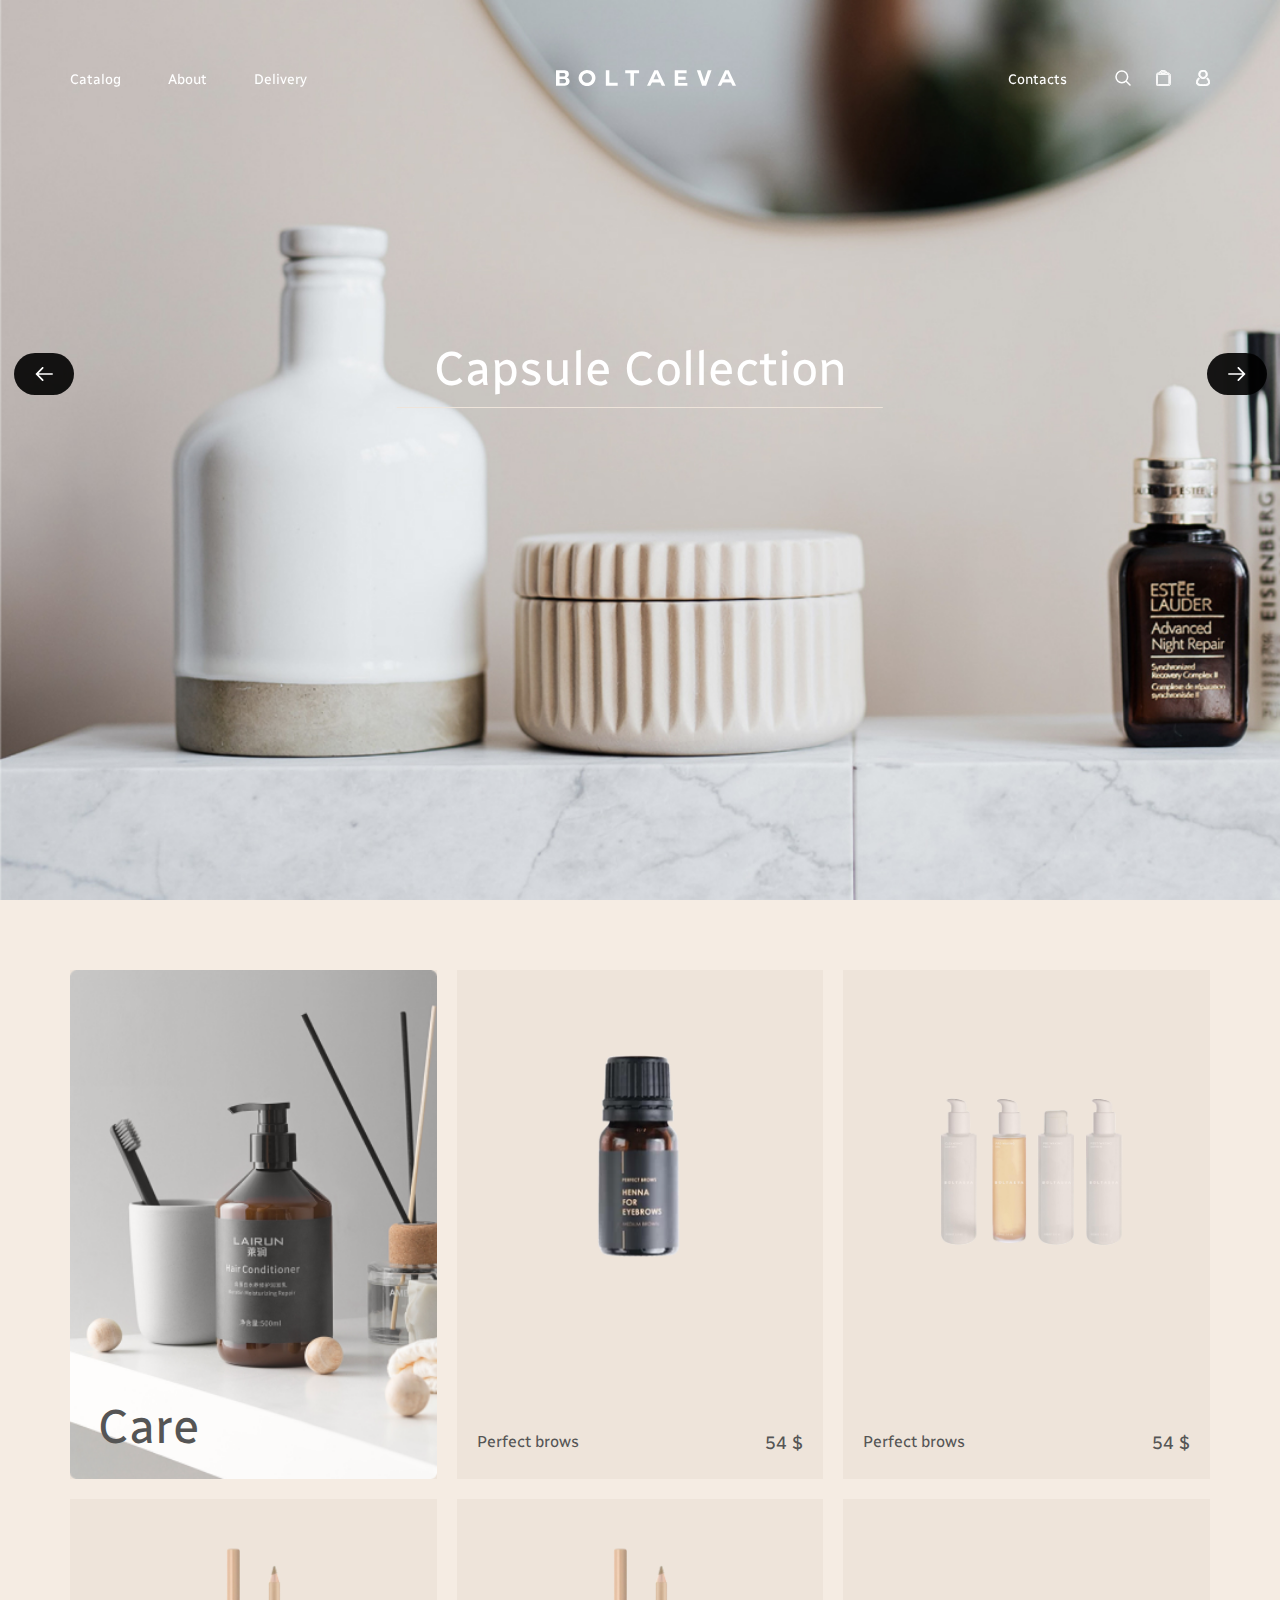
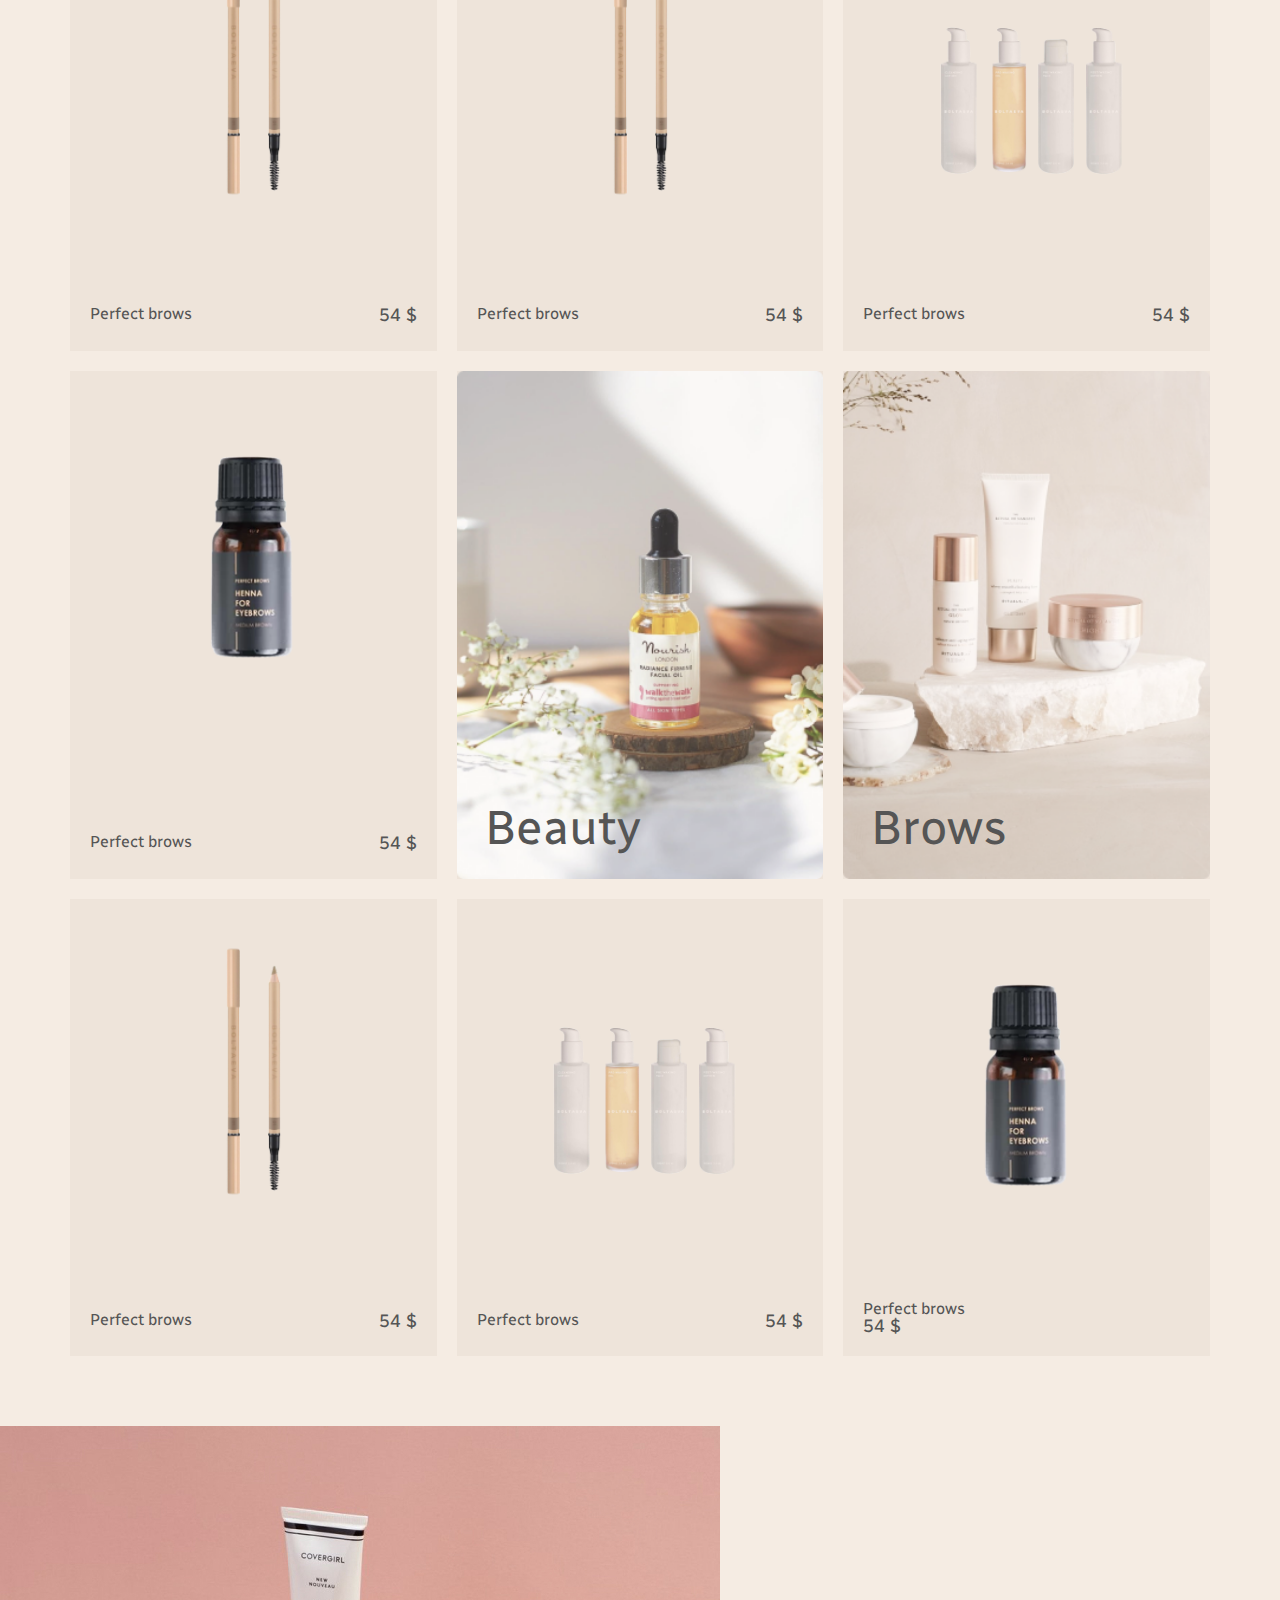
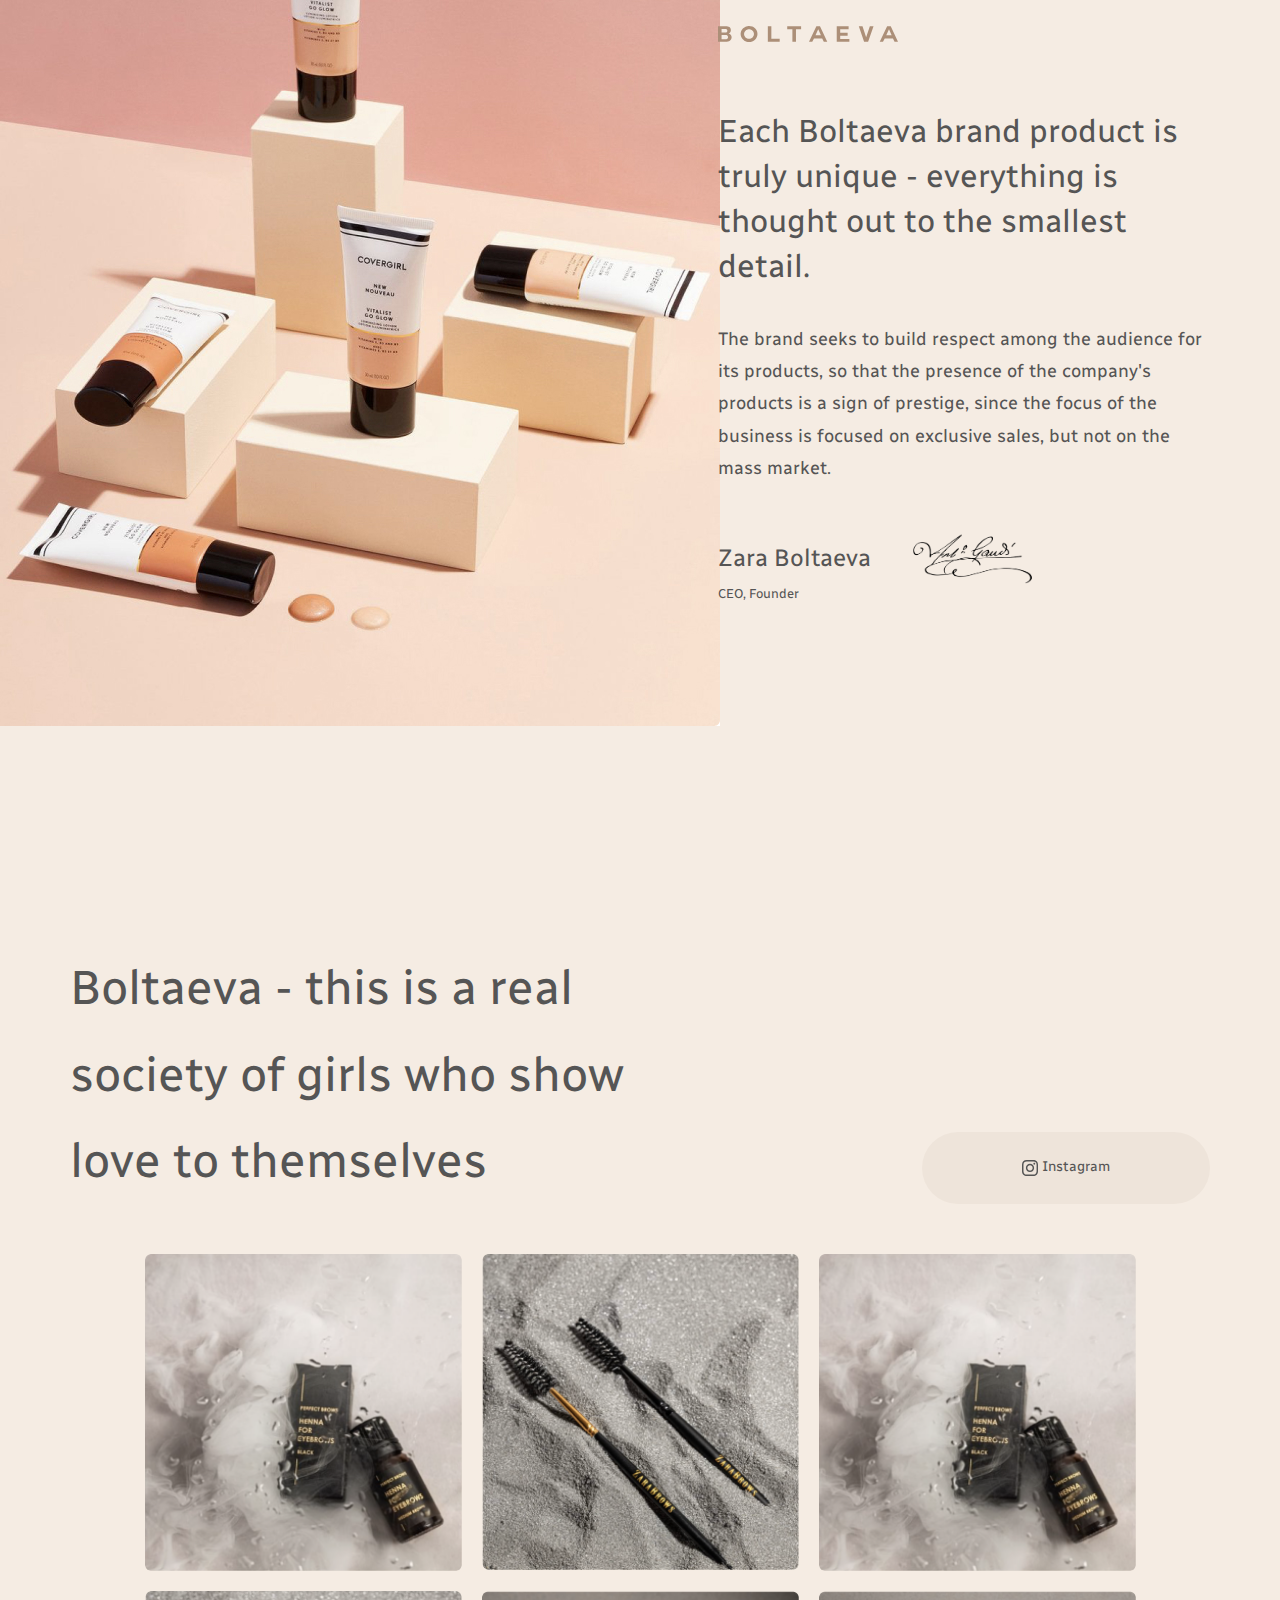
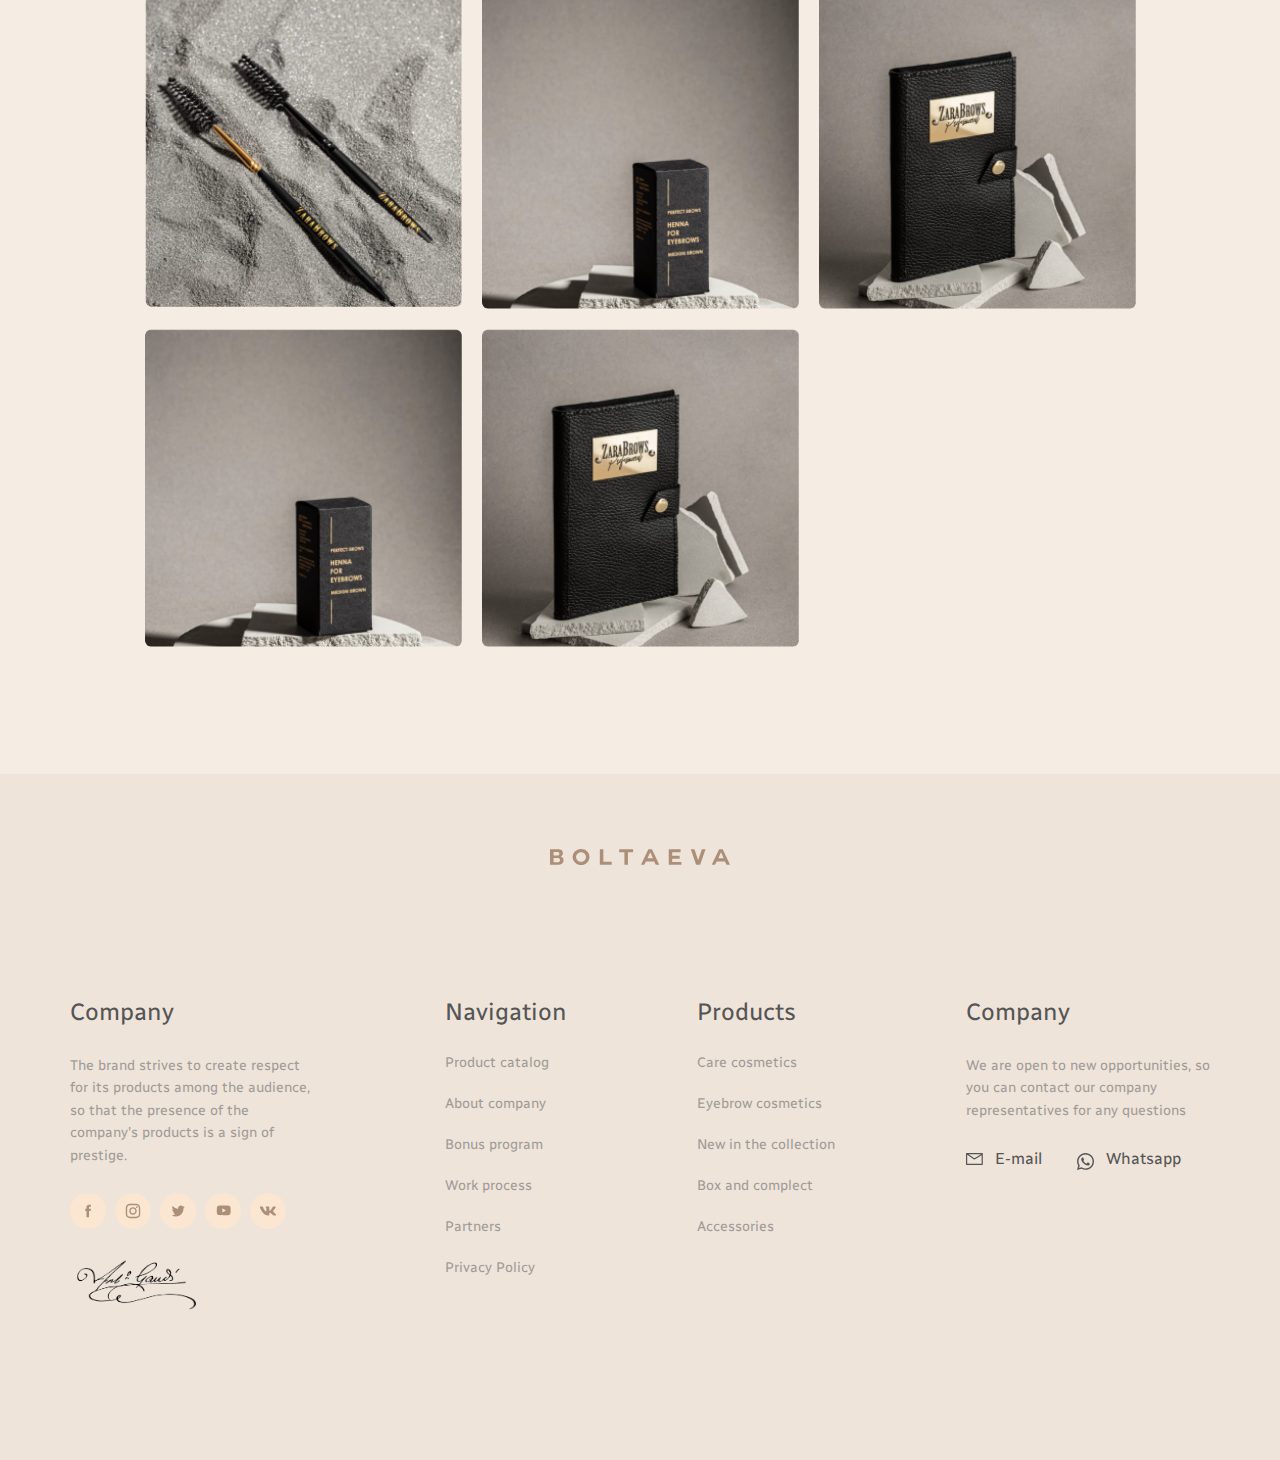
==== commit 4ee0dacf: "new picture and update css style" ====
--- a/index.html
+++ b/index.html
@@ -255,11 +255,7 @@
 							themselves
 						</h3>
 						<a class="gallery__link" href="#">
-							<svg width="16" height="16" viewBox="0 0 16 16" fill="none" xmlns="http://www.w3.org/2000/svg">
-								<path d="M8 3.83868C5.74194 3.83868 3.87097 5.67739 3.87097 7.96771C3.87097 10.258 5.70968 12.0967 8 12.0967C10.2903 12.0967 12.129 10.2258 12.129 7.96771C12.129 5.70965 10.2581 3.83868 8 3.83868ZM8 10.6129C6.54839 10.6129 5.35484 9.41932 5.35484 7.96771C5.35484 6.5161 6.54839 5.32255 8 5.32255C9.45161 5.32255 10.6452 6.5161 10.6452 7.96771C10.6452 9.41932 9.45161 10.6129 8 10.6129Z" fill:#fff; />
-								<path d="M12.2903 4.6774C12.807 4.6774 13.2258 4.25857 13.2258 3.74192C13.2258 3.22527 12.807 2.80644 12.2903 2.80644C11.7737 2.80644 11.3548 3.22527 11.3548 3.74192C11.3548 4.25857 11.7737 4.6774 12.2903 4.6774Z" fill:#fff; />
-								<path d="M14.7097 1.32258C13.871 0.451613 12.6774 0 11.3226 0H4.67742C1.87097 0 0 1.87097 0 4.67742V11.2903C0 12.6774 0.451613 13.871 1.35484 14.7419C2.22581 15.5806 3.3871 16 4.70968 16H11.2903C12.6774 16 13.8387 15.5484 14.6774 14.7419C15.5484 13.9032 16 12.7097 16 11.3226V4.67742C16 3.32258 15.5484 2.16129 14.7097 1.32258ZM14.5806 11.3226C14.5806 12.3226 14.2258 13.129 13.6452 13.6774C13.0645 14.2258 12.2581 14.5161 11.2903 14.5161H4.70968C3.74194 14.5161 2.93548 14.2258 2.35484 13.6774C1.77419 13.0968 1.48387 12.2903 1.48387 11.2903V4.67742C1.48387 3.70968 1.77419 2.90323 2.35484 2.32258C2.90323 1.77419 3.74194 1.48387 4.70968 1.48387H11.3548C12.3226 1.48387 13.129 1.77419 13.7097 2.35484C14.2581 2.93548 14.5806 3.74194 14.5806 4.67742V11.3226Z" fill="#555555" fill:#fff; />
-							</svg>
+							<picture><img src="img/instagram.svg" alt="Instagram"/></picture>
 							Instagram</a>
 					</div>
 					<div class="gallery__items">
--- a/styles.css
+++ b/styles.css
@@ -75,7 +75,7 @@
     min-width:0
 }
 [class*=__container]{
-    max-width:1440px;
+    max-width: 1440px;
     box-sizing:border-box;
     margin:0 auto;
     padding: 0 70px;
@@ -240,12 +240,22 @@
     display:none
 }
 .header_index{
-    background-color:#171717;
     z-index:10;
     width:100%;
-    padding:10px 0 10px;
-    -webkit-box-shadow:0 0 10px #171717;
-    box-shadow:0 0 10px #171717
+}
+.header__container{
+    position: absolute;
+    width: 100%;
+    padding: 0 70px;
+    top: 70px;
+    display: flex;
+    flex-wrap: wrap;
+    -webkit-box-orient: horizontal;
+    -webkit-box-direction: normal;
+    -ms-flex-direction: row;
+    flex-direction: row;
+    -webkit-box-pack: justify;
+    justify-content: space-between
 }
 .header{
     padding-top: 70px;
@@ -254,24 +264,7 @@
     position: static;
     border-bottom: 1px solid #5555552f;
 }
-.header__container{
-    position: absolute;
-    width: 100%;
-    padding: 0 70px;
-    top: 70px;
-    display: -webkit-box;
-    display: -ms-flexbox;
-    display: flex;
-    -ms-flex-wrap: wrap;
-    flex-wrap: wrap;
-    -webkit-box-orient: horizontal;
-    -webkit-box-direction: normal;
-    -ms-flex-direction: row;
-    flex-direction: row;
-    -webkit-box-pack: justify;
-    -ms-flex-pack: justify;
-    justify-content: space-between
-}
+
 .header__logo{
     margin-left:-24px
 }
@@ -808,9 +801,11 @@
         padding:200px 0 205px
     }
     .about-us__container{
-        color:#555
+        color:#555;
+        background-image: url(img/bg-bolt.webp);
+        background-repeat: no-repeat;
+    }
     
-    }
     .about-us__desc{
         max-width:492px;
         margin-left:auto
@@ -871,24 +866,13 @@
         max-width:600px
     }
     .gallery__link{
-        font-size:20px;
-        line-height:1.2;
+        display: inline-block;
+        padding: 28px 100px;
+        background-color: #EEE4DA;
+        border-radius: 38px;
         color:#555;
-        max-width:600px;
-        padding:25px 95px 25px 124px;
-        border-radius:66px;
-        border:3px solid transparent;
-        background-color:#eee4da;
-        -webkit-transition:.5s;
-        -o-transition:.5s;
-        transition:.5s;
-        position:relative
-    }
-    .gallery__link svg{
-        position:absolute;
-        top:32px;
-        left:99px
-    }
+    }
+   
     .gallery__link:hover{
         background-color:none;
         color:#af937c;
@@ -2941,7 +2925,7 @@
         display:none
     }
 }
-@media (max-width:47.99875em){
+@media (width:47.99875em){
     .icon-menu{
         display:block;
         position:relative;
